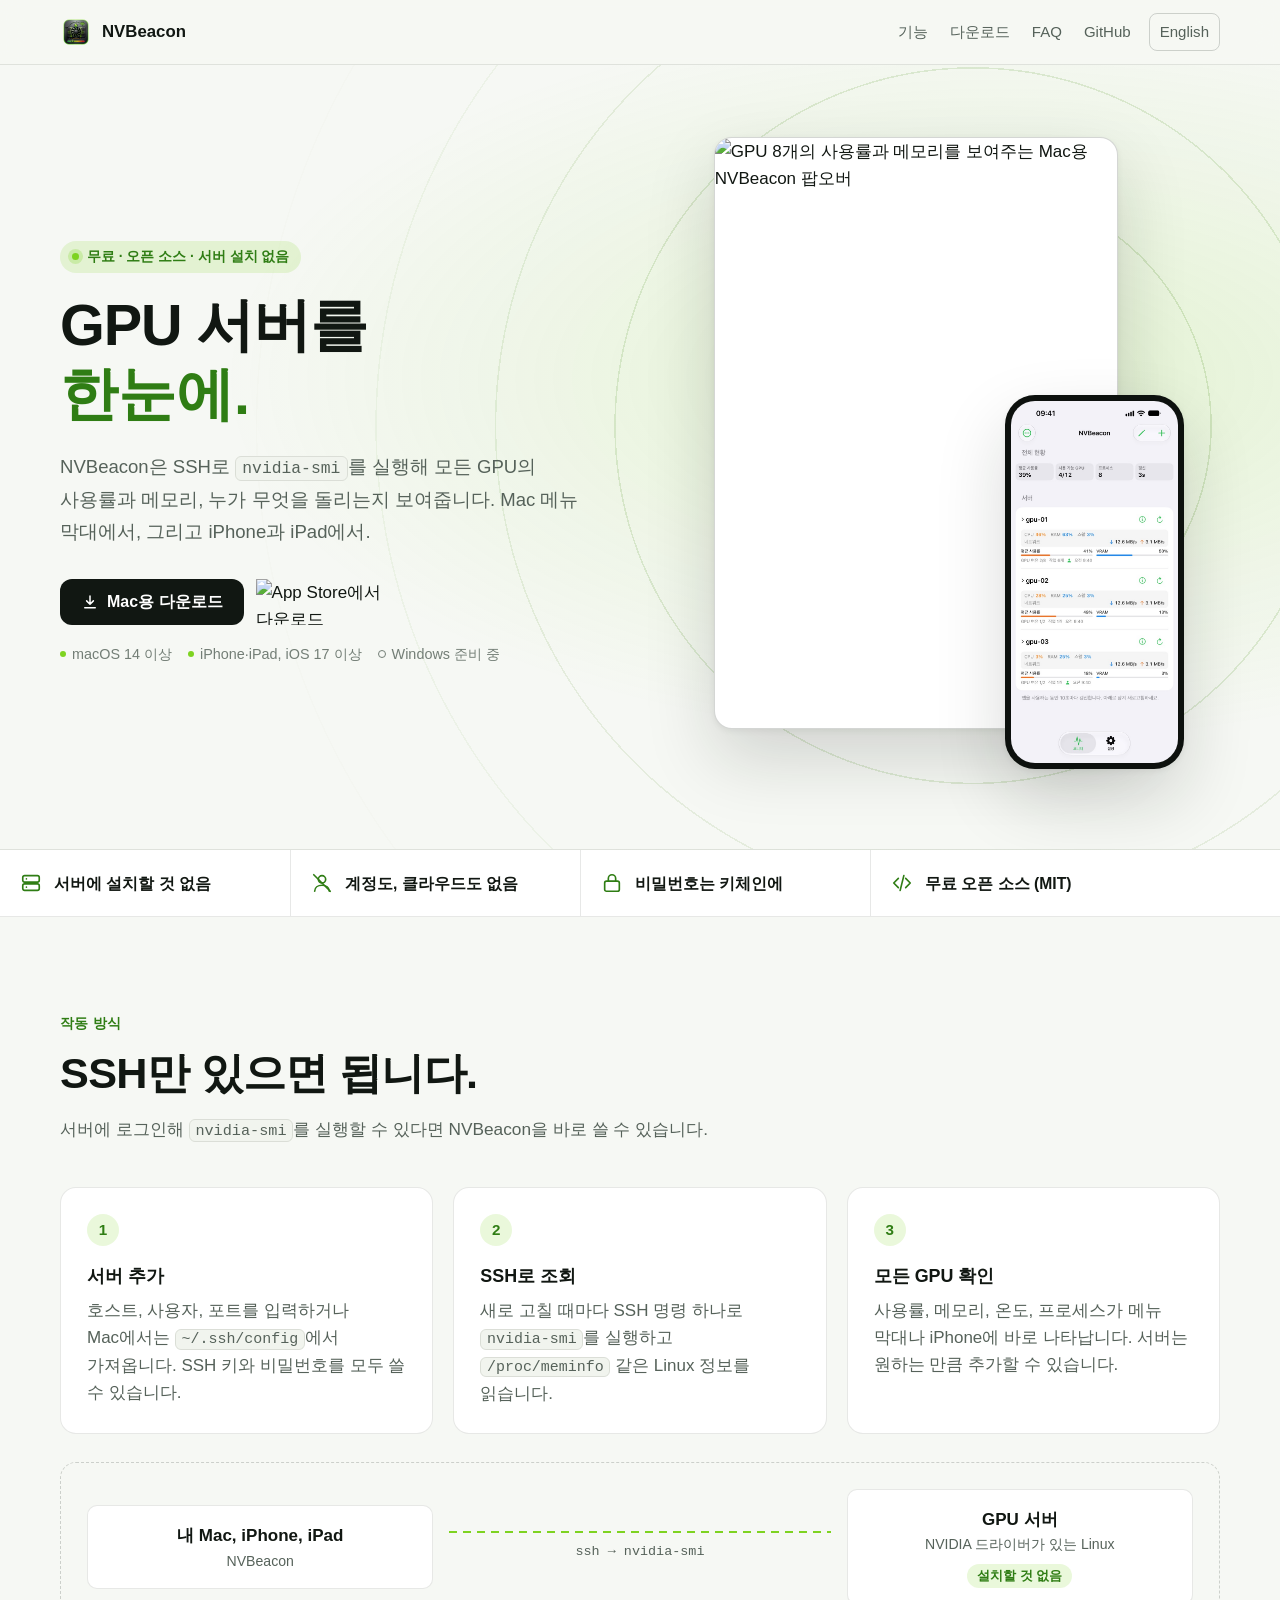
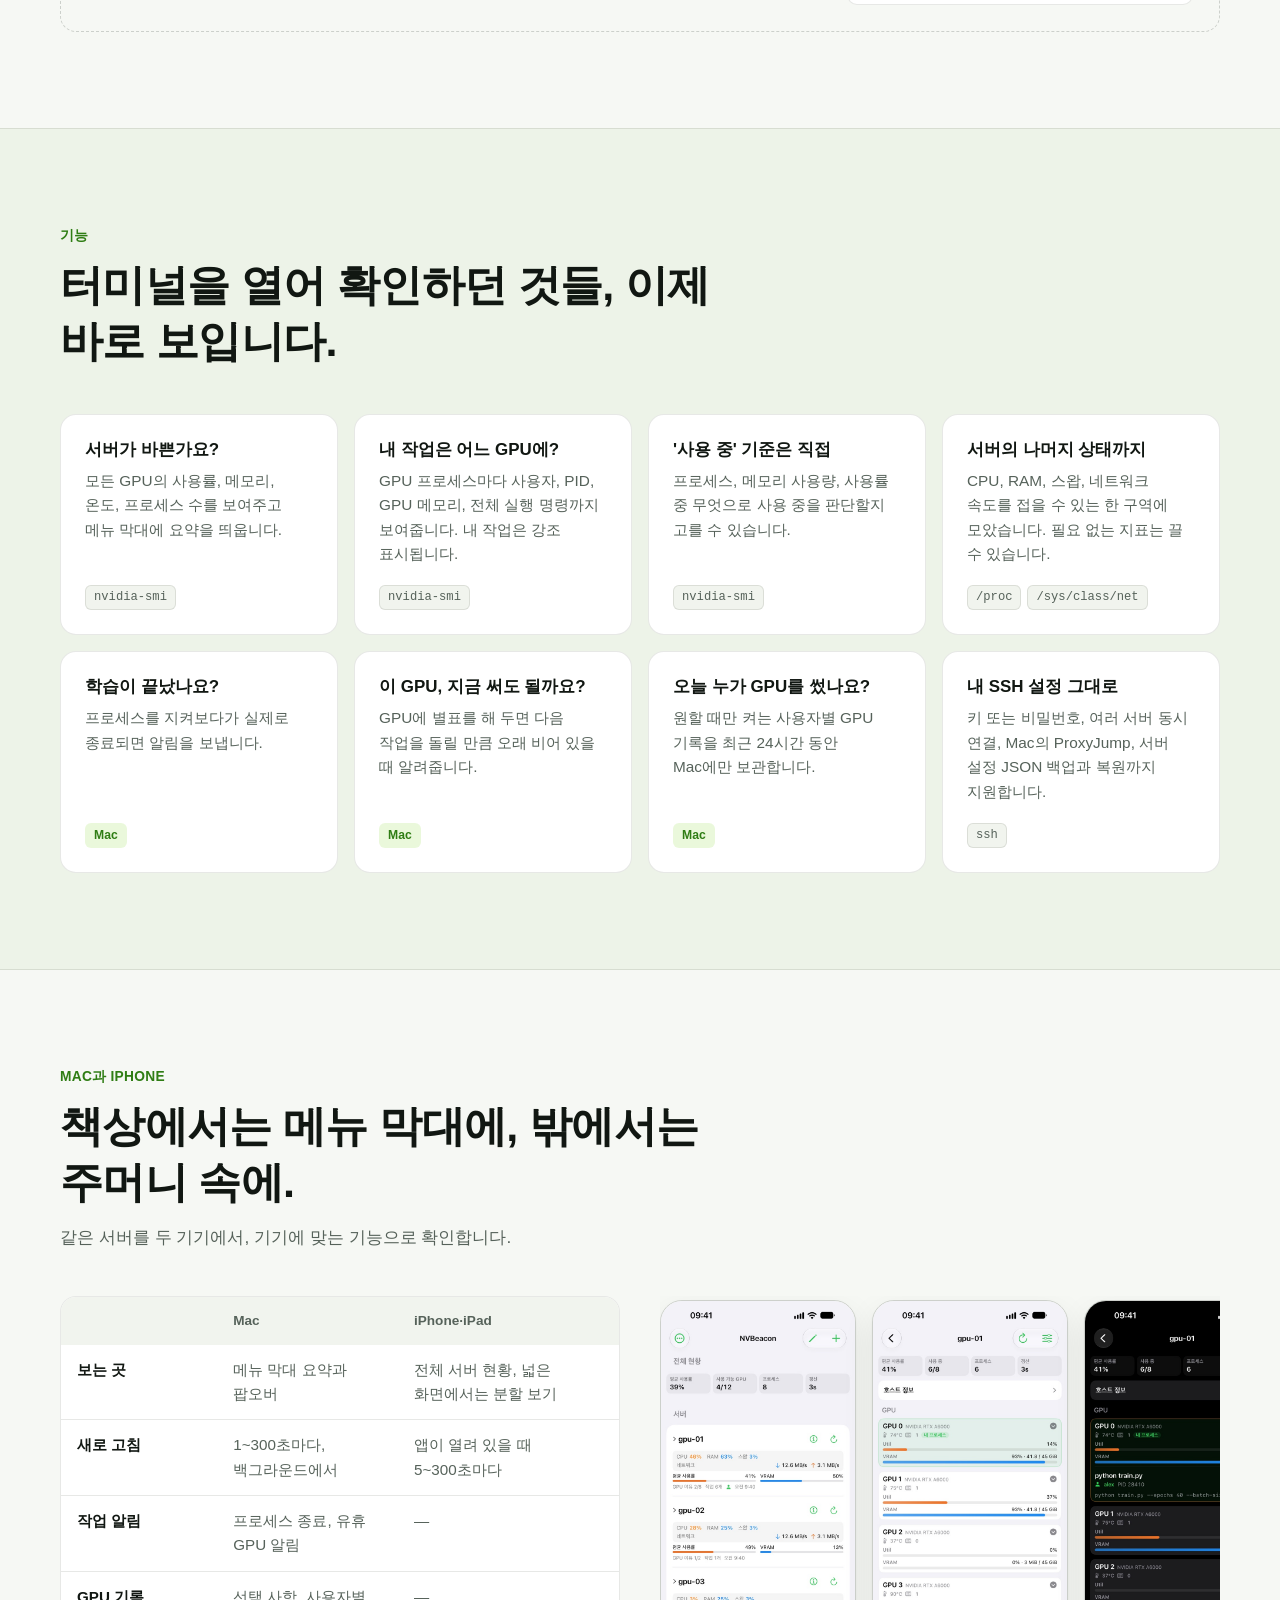
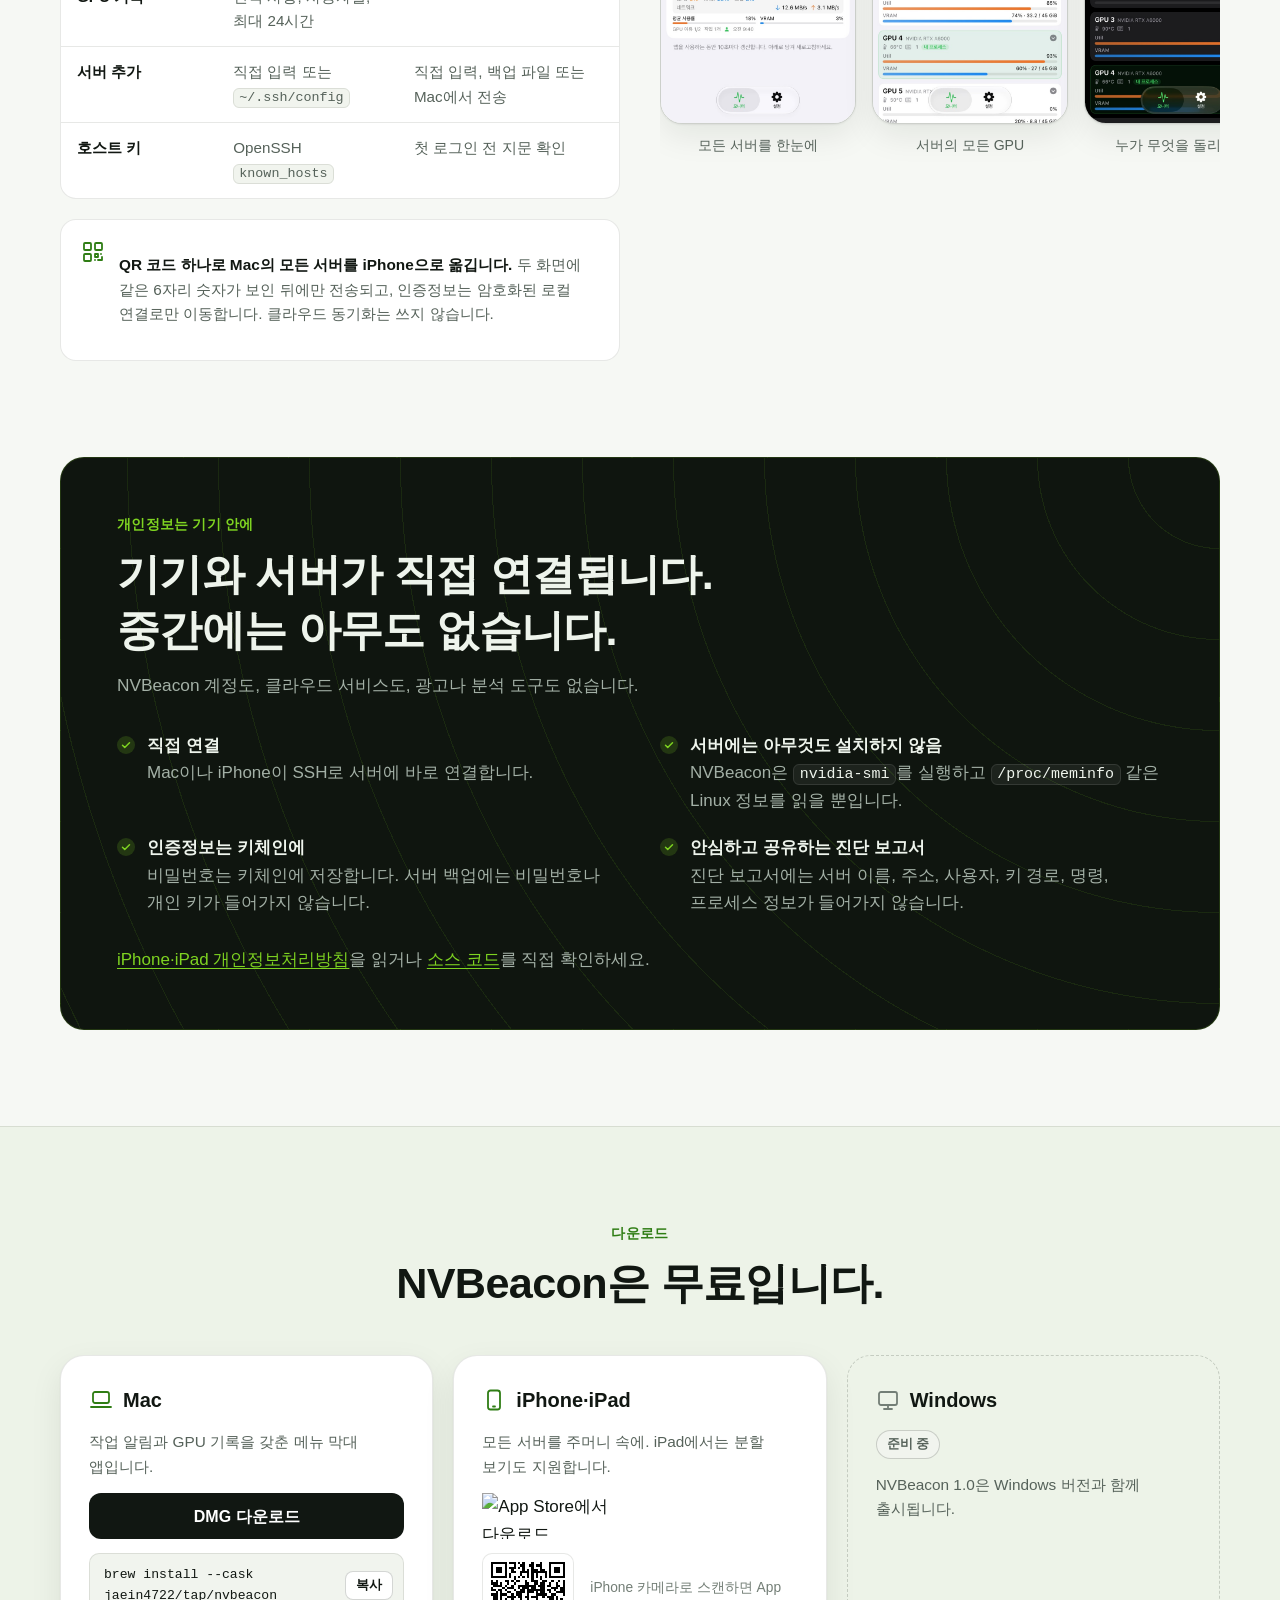
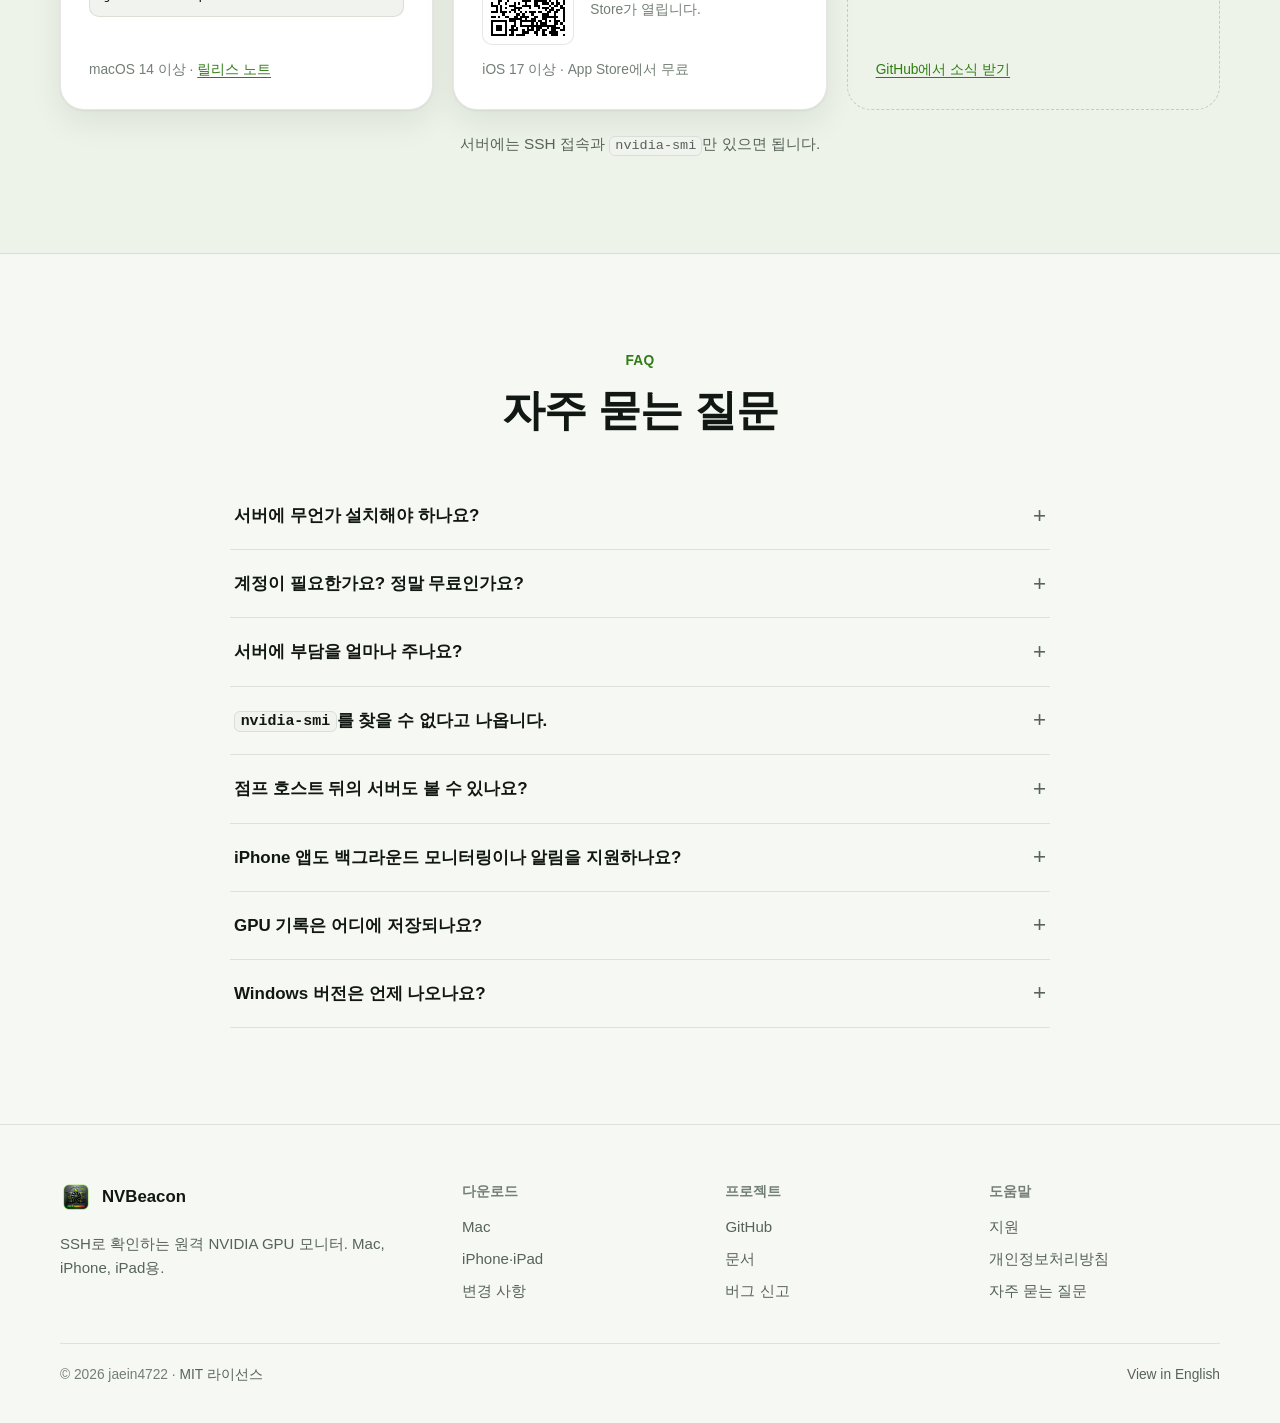
==== site/ko/index.html @ 4d8df70d "Redesign the website and add a Korean version" ====
<!doctype html>
<html lang="ko">
<head>
  <meta charset="utf-8">
  <meta name="viewport" content="width=device-width, initial-scale=1">
  <title>NVBeacon: SSH로 확인하는 원격 NVIDIA GPU 모니터 (Mac, iPhone, iPad)</title>
  <meta name="description" content="NVBeacon은 SSH로 nvidia-smi를 실행해 서버의 모든 NVIDIA GPU를 Mac 메뉴 막대와 iPhone·iPad에서 보여줍니다. 서버에 설치할 것도, 계정도 없는 무료 오픈 소스 앱입니다.">
  <meta name="theme-color" content="#f6f8f4" media="(prefers-color-scheme: light)">
  <meta name="theme-color" content="#0b0f0c" media="(prefers-color-scheme: dark)">
  <link rel="canonical" href="https://jaein4722.github.io/NVBeacon/ko/">
  <link rel="alternate" hreflang="en" href="https://jaein4722.github.io/NVBeacon/">
  <link rel="alternate" hreflang="ko" href="https://jaein4722.github.io/NVBeacon/ko/">
  <link rel="alternate" hreflang="x-default" href="https://jaein4722.github.io/NVBeacon/">
  <link rel="icon" type="image/png" href="../assets/favicon-64.png">
  <link rel="apple-touch-icon" href="../assets/apple-touch-icon.png">
  <meta property="og:type" content="website">
  <meta property="og:site_name" content="NVBeacon">
  <meta property="og:title" content="NVBeacon: SSH로 확인하는 원격 GPU 모니터">
  <meta property="og:description" content="서버의 모든 NVIDIA GPU를 Mac 메뉴 막대와 iPhone·iPad에서. 서버에 설치할 것은 없습니다.">
  <meta property="og:url" content="https://jaein4722.github.io/NVBeacon/ko/">
  <meta property="og:image" content="https://jaein4722.github.io/NVBeacon/assets/social-preview.png">
  <meta property="og:image:width" content="1280">
  <meta property="og:image:height" content="640">
  <meta property="og:locale" content="ko_KR">
  <meta property="og:locale:alternate" content="en_US">
  <meta name="twitter:card" content="summary_large_image">
  <meta name="twitter:image" content="https://jaein4722.github.io/NVBeacon/assets/social-preview.png">
  <link rel="stylesheet" href="../styles.css">
  <script type="application/ld+json">
  {
    "@context": "https://schema.org",
    "@type": "SoftwareApplication",
    "name": "NVBeacon",
    "inLanguage": "ko",
    "description": "SSH로 nvidia-smi를 실행해 원격 NVIDIA GPU를 Mac 메뉴 막대와 iPhone·iPad에서 보여주는 앱입니다. 서버에는 아무것도 설치하지 않습니다.",
    "applicationCategory": "DeveloperApplication",
    "operatingSystem": "macOS 14 or later, iOS 17 or later",
    "url": "https://jaein4722.github.io/NVBeacon/ko/",
    "downloadUrl": [
      "https://github.com/jaein4722/NVBeacon/releases/latest",
      "https://apps.apple.com/kr/app/nvbeacon/id6830951631"
    ],
    "image": "https://jaein4722.github.io/NVBeacon/assets/social-preview.png",
    "license": "https://opensource.org/licenses/MIT",
    "author": { "@type": "Person", "name": "jaein4722", "url": "https://github.com/jaein4722" },
    "offers": { "@type": "Offer", "price": "0", "priceCurrency": "KRW" }
  }
  </script>
</head>
<body>
  <a class="skip-link" href="#content">본문으로 건너뛰기</a>

  <header class="site-header">
    <nav class="page-shell topbar" aria-label="주 메뉴">
      <a class="brand" href="./"><img src="../assets/icon-256.png" alt="" width="32" height="32"><span>NVBeacon</span></a>
      <div class="topbar-links">
        <a class="nav-optional" href="#features">기능</a>
        <a href="#download">다운로드</a>
        <a class="nav-optional" href="#faq">FAQ</a>
        <a href="https://github.com/jaein4722/NVBeacon">GitHub</a>
        <a class="lang-switch" href="../" hreflang="en" lang="en">English</a>
      </div>
    </nav>
  </header>

  <main id="content">
    <section class="hero">
      <div class="page-shell hero-grid">
        <div class="hero-copy">
          <p class="eyebrow">무료 · 오픈 소스 · 서버 설치 없음</p>
          <h1>GPU 서버를<br><em>한눈에.</em></h1>
          <p class="hero-text">
            NVBeacon은 SSH로 <code>nvidia-smi</code>를 실행해 모든 GPU의 사용률과 메모리,
            누가 무엇을 돌리는지 보여줍니다. Mac 메뉴 막대에서, 그리고 iPhone과 iPad에서.
          </p>
          <div class="hero-actions">
            <a class="button primary" href="https://github.com/jaein4722/NVBeacon/releases/latest">
              <svg viewBox="0 0 24 24" fill="none" stroke="currentColor" stroke-width="2" stroke-linecap="round" stroke-linejoin="round" aria-hidden="true"><path d="M12 4v11m0 0l-4.5-4.5M12 15l4.5-4.5M5 19.5h14"/></svg>
              Mac용 다운로드
            </a>
            <a class="store-badge" href="https://apps.apple.com/kr/app/nvbeacon/id6830951631">
              <img src="https://toolbox.marketingtools.apple.com/api/v2/badges/download-on-the-app-store/black/ko-kr" alt="App Store에서 다운로드" width="138" height="46">
            </a>
          </div>
          <ul class="platform-line" aria-label="지원 플랫폼">
            <li>macOS 14 이상</li>
            <li>iPhone·iPad, iOS 17 이상</li>
            <li class="soon">Windows 준비 중</li>
          </ul>
        </div>

        <div class="hero-visual">
          <picture>
            <source srcset="../assets/popover-overview-dark.png" media="(prefers-color-scheme: dark)">
            <img class="mac-shot" src="../assets/popover-overview.png" width="936" height="1374" alt="GPU 8개의 사용률과 메모리를 보여주는 Mac용 NVBeacon 팝오버">
          </picture>
          <div class="phone-shot">
            <picture>
              <source srcset="../assets/iphone/ko/03-gpu-details-dark.jpg" media="(prefers-color-scheme: dark)">
              <img src="../assets/iphone/ko/01-fleet-light.jpg" width="660" height="1434" alt="GPU 서버 세 대의 현황을 보여주는 iPhone용 NVBeacon">
            </picture>
          </div>
        </div>
      </div>
    </section>

    <div class="trust-wrap">
      <ul class="page-shell trust" aria-label="핵심 정보">
        <li>
          <svg viewBox="0 0 24 24" fill="none" stroke="currentColor" stroke-width="1.8" stroke-linecap="round" stroke-linejoin="round" aria-hidden="true"><rect x="3" y="4" width="18" height="7" rx="2"/><rect x="3" y="13" width="18" height="7" rx="2"/><path d="M7 7.5h.01M7 16.5h.01"/></svg>
          서버에 설치할 것 없음
        </li>
        <li>
          <svg viewBox="0 0 24 24" fill="none" stroke="currentColor" stroke-width="1.8" stroke-linecap="round" stroke-linejoin="round" aria-hidden="true"><circle cx="12" cy="8" r="4"/><path d="M4 21c0-4 3.6-6.5 8-6.5s8 2.5 8 6.5"/><path d="M3 3l18 18"/></svg>
          계정도, 클라우드도 없음
        </li>
        <li>
          <svg viewBox="0 0 24 24" fill="none" stroke="currentColor" stroke-width="1.8" stroke-linecap="round" stroke-linejoin="round" aria-hidden="true"><rect x="4" y="10" width="16" height="11" rx="2"/><path d="M8 10V7a4 4 0 0 1 8 0v3"/></svg>
          비밀번호는 키체인에
        </li>
        <li>
          <svg viewBox="0 0 24 24" fill="none" stroke="currentColor" stroke-width="1.8" stroke-linecap="round" stroke-linejoin="round" aria-hidden="true"><path d="M8 7l-5 5 5 5M16 7l5 5-5 5M14 4l-4 16"/></svg>
          무료 오픈 소스 (MIT)
        </li>
      </ul>
    </div>

    <section class="section" id="how-it-works">
      <div class="page-shell">
        <div class="section-heading">
          <p class="kicker">작동 방식</p>
          <h2>SSH만 있으면 됩니다.</h2>
          <p>서버에 로그인해 <code>nvidia-smi</code>를 실행할 수 있다면 NVBeacon을 바로 쓸 수 있습니다.</p>
        </div>
        <ol class="steps">
          <li>
            <h3>서버 추가</h3>
            <p>호스트, 사용자, 포트를 입력하거나 Mac에서는 <code>~/.ssh/config</code>에서 가져옵니다. SSH 키와 비밀번호를 모두 쓸 수 있습니다.</p>
          </li>
          <li>
            <h3>SSH로 조회</h3>
            <p>새로 고칠 때마다 SSH 명령 하나로 <code>nvidia-smi</code>를 실행하고 <code>/proc/meminfo</code> 같은 Linux 정보를 읽습니다.</p>
          </li>
          <li>
            <h3>모든 GPU 확인</h3>
            <p>사용률, 메모리, 온도, 프로세스가 메뉴 막대나 iPhone에 바로 나타납니다. 서버는 원하는 만큼 추가할 수 있습니다.</p>
          </li>
        </ol>
        <div class="flow" aria-label="기기가 SSH로 GPU 서버에 연결하며, 서버에는 아무것도 설치하지 않습니다">
          <div class="flow-node"><strong>내 Mac, iPhone, iPad</strong><span>NVBeacon</span></div>
          <div class="flow-link">ssh → nvidia-smi</div>
          <div class="flow-node"><strong>GPU 서버</strong><span>NVIDIA 드라이버가 있는 Linux</span><span class="tag">설치할 것 없음</span></div>
        </div>
      </div>
    </section>

    <section class="section tinted" id="features">
      <div class="page-shell">
        <div class="section-heading">
          <p class="kicker">기능</p>
          <h2>터미널을 열어 확인하던 것들, 이제 바로 보입니다.</h2>
        </div>
        <div class="feature-grid">
          <article class="feature">
            <h3>서버가 바쁜가요?</h3>
            <p>모든 GPU의 사용률, 메모리, 온도, 프로세스 수를 보여주고 메뉴 막대에 요약을 띄웁니다.</p>
            <div class="labels"><span class="label">nvidia-smi</span></div>
          </article>
          <article class="feature">
            <h3>내 작업은 어느 GPU에?</h3>
            <p>GPU 프로세스마다 사용자, PID, GPU 메모리, 전체 실행 명령까지 보여줍니다. 내 작업은 강조 표시됩니다.</p>
            <div class="labels"><span class="label">nvidia-smi</span></div>
          </article>
          <article class="feature">
            <h3>'사용 중' 기준은 직접</h3>
            <p>프로세스, 메모리 사용량, 사용률 중 무엇으로 사용 중을 판단할지 고를 수 있습니다.</p>
            <div class="labels"><span class="label">nvidia-smi</span></div>
          </article>
          <article class="feature">
            <h3>서버의 나머지 상태까지</h3>
            <p>CPU, RAM, 스왑, 네트워크 속도를 접을 수 있는 한 구역에 모았습니다. 필요 없는 지표는 끌 수 있습니다.</p>
            <div class="labels"><span class="label">/proc</span><span class="label">/sys/class/net</span></div>
          </article>
          <article class="feature">
            <h3>학습이 끝났나요?</h3>
            <p>프로세스를 지켜보다가 실제로 종료되면 알림을 보냅니다.</p>
            <div class="labels"><span class="label platform">Mac</span></div>
          </article>
          <article class="feature">
            <h3>이 GPU, 지금 써도 될까요?</h3>
            <p>GPU에 별표를 해 두면 다음 작업을 돌릴 만큼 오래 비어 있을 때 알려줍니다.</p>
            <div class="labels"><span class="label platform">Mac</span></div>
          </article>
          <article class="feature">
            <h3>오늘 누가 GPU를 썼나요?</h3>
            <p>원할 때만 켜는 사용자별 GPU 기록을 최근 24시간 동안 Mac에만 보관합니다.</p>
            <div class="labels"><span class="label platform">Mac</span></div>
          </article>
          <article class="feature">
            <h3>내 SSH 설정 그대로</h3>
            <p>키 또는 비밀번호, 여러 서버 동시 연결, Mac의 ProxyJump, 서버 설정 JSON 백업과 복원까지 지원합니다.</p>
            <div class="labels"><span class="label">ssh</span></div>
          </article>
        </div>
      </div>
    </section>

    <section class="section" id="platforms">
      <div class="page-shell">
        <div class="section-heading">
          <p class="kicker">Mac과 iPhone</p>
          <h2>책상에서는 메뉴 막대에, 밖에서는 주머니 속에.</h2>
          <p>같은 서버를 두 기기에서, 기기에 맞는 기능으로 확인합니다.</p>
        </div>
        <div class="compare-wrap">
          <div>
            <div class="table-scroll">
              <table class="compare">
                <thead>
                  <tr><th scope="col"><span class="visually-hidden">항목</span></th><th scope="col">Mac</th><th scope="col">iPhone·iPad</th></tr>
                </thead>
                <tbody>
                  <tr><th scope="row">보는 곳</th><td>메뉴 막대 요약과 팝오버</td><td>전체 서버 현황, 넓은 화면에서는 분할 보기</td></tr>
                  <tr><th scope="row">새로 고침</th><td>1~300초마다, 백그라운드에서</td><td>앱이 열려 있을 때 5~300초마다</td></tr>
                  <tr><th scope="row">작업 알림</th><td>프로세스 종료, 유휴 GPU 알림</td><td>—</td></tr>
                  <tr><th scope="row">GPU 기록</th><td>선택 사항, 사용자별, 최대 24시간</td><td>—</td></tr>
                  <tr><th scope="row">서버 추가</th><td>직접 입력 또는 <code>~/.ssh/config</code></td><td>직접 입력, 백업 파일 또는 Mac에서 전송</td></tr>
                  <tr><th scope="row">호스트 키</th><td>OpenSSH <code>known_hosts</code></td><td>첫 로그인 전 지문 확인</td></tr>
                </tbody>
              </table>
            </div>
            <div class="transfer-note">
              <svg viewBox="0 0 24 24" fill="none" stroke="currentColor" stroke-width="1.8" stroke-linecap="round" stroke-linejoin="round" aria-hidden="true"><rect x="3" y="3" width="7" height="7" rx="1"/><rect x="14" y="3" width="7" height="7" rx="1"/><rect x="3" y="14" width="7" height="7" rx="1"/><path d="M14 14h3v3h-3zM20 14v.01M14 20h.01M17 20h4v-3"/></svg>
              <p><strong>QR 코드 하나로 Mac의 모든 서버를 iPhone으로 옮깁니다.</strong> 두 화면에 같은 6자리 숫자가 보인 뒤에만 전송되고, 인증정보는 암호화된 로컬 연결로만 이동합니다. 클라우드 동기화는 쓰지 않습니다.</p>
            </div>
          </div>
          <div class="shots" tabindex="0" aria-label="iPhone 스크린샷">
            <figure><img src="../assets/iphone/ko/01-fleet-light.jpg" width="660" height="1434" loading="lazy" alt="전체 서버의 평균 GPU 사용률과 사용 가능한 GPU 수"><figcaption>모든 서버를 한눈에</figcaption></figure>
            <figure><img src="../assets/iphone/ko/02-gpu-overview-light.jpg" width="660" height="1434" loading="lazy" alt="서버 한 대의 모든 GPU 사용률과 VRAM"><figcaption>서버의 모든 GPU</figcaption></figure>
            <figure><img src="../assets/iphone/ko/03-gpu-details-dark.jpg" width="660" height="1434" loading="lazy" alt="GPU를 펼쳐 프로세스의 사용자, PID, 실행 명령을 보는 화면"><figcaption>누가 무엇을 돌리는지</figcaption></figure>
            <figure><img src="../assets/iphone/ko/04-host-details-light.jpg" width="660" height="1434" loading="lazy" alt="CPU, RAM, 스왑, 네트워크 속도를 보여주는 호스트 정보"><figcaption>CPU, RAM, 네트워크</figcaption></figure>
            <figure><img src="../assets/iphone/ko/05-mac-transfer-light.jpg" width="660" height="1434" loading="lazy" alt="Mac에서 전송한 서버를 가져오기 전에 확인하는 화면"><figcaption>Mac에서 가져오기</figcaption></figure>
          </div>
        </div>
      </div>
    </section>

    <section class="section flush-top" id="privacy">
      <div class="page-shell">
        <div class="privacy-band">
          <div class="section-heading">
            <p class="kicker">개인정보는 기기 안에</p>
            <h2>기기와 서버가 직접 연결됩니다. 중간에는 아무도 없습니다.</h2>
            <p>NVBeacon 계정도, 클라우드 서비스도, 광고나 분석 도구도 없습니다.</p>
          </div>
          <ul class="privacy-list">
            <li><strong>직접 연결</strong>Mac이나 iPhone이 SSH로 서버에 바로 연결합니다.</li>
            <li><strong>서버에는 아무것도 설치하지 않음</strong>NVBeacon은 <code>nvidia-smi</code>를 실행하고 <code>/proc/meminfo</code> 같은 Linux 정보를 읽을 뿐입니다.</li>
            <li><strong>인증정보는 키체인에</strong>비밀번호는 키체인에 저장합니다. 서버 백업에는 비밀번호나 개인 키가 들어가지 않습니다.</li>
            <li><strong>안심하고 공유하는 진단 보고서</strong>진단 보고서에는 서버 이름, 주소, 사용자, 키 경로, 명령, 프로세스 정보가 들어가지 않습니다.</li>
          </ul>
          <p class="more"><a href="../privacy.html#korean">iPhone·iPad 개인정보처리방침</a>을 읽거나 <a href="https://github.com/jaein4722/NVBeacon">소스 코드</a>를 직접 확인하세요.</p>
        </div>
      </div>
    </section>

    <section class="section tinted" id="download">
      <div class="page-shell">
        <div class="section-heading center">
          <p class="kicker">다운로드</p>
          <h2>NVBeacon은 무료입니다.</h2>
        </div>
        <div class="download-grid">
          <article class="download-card">
            <h3>
              <svg viewBox="0 0 24 24" fill="none" stroke="currentColor" stroke-width="1.8" stroke-linecap="round" stroke-linejoin="round" aria-hidden="true"><rect x="4" y="4" width="16" height="11" rx="2"/><path d="M2 19h20"/></svg>
              Mac
            </h3>
            <p>작업 알림과 GPU 기록을 갖춘 메뉴 막대 앱입니다.</p>
            <a class="button primary" href="https://github.com/jaein4722/NVBeacon/releases/latest">DMG 다운로드</a>
            <div class="command">
              <pre><code>brew install --cask jaein4722/tap/nvbeacon</code></pre>
              <button class="copy-button" type="button" data-copy="brew install --cask jaein4722/tap/nvbeacon" data-done="복사됨">복사</button>
            </div>
            <p class="meta">macOS 14 이상 · <a href="https://github.com/jaein4722/NVBeacon/releases">릴리스 노트</a></p>
          </article>
          <article class="download-card">
            <h3>
              <svg viewBox="0 0 24 24" fill="none" stroke="currentColor" stroke-width="1.8" stroke-linecap="round" stroke-linejoin="round" aria-hidden="true"><rect x="6" y="2.5" width="12" height="19" rx="2.5"/><path d="M11 18.5h2"/></svg>
              iPhone·iPad
            </h3>
            <p>모든 서버를 주머니 속에. iPad에서는 분할 보기도 지원합니다.</p>
            <a class="store-badge" href="https://apps.apple.com/kr/app/nvbeacon/id6830951631">
              <img src="https://toolbox.marketingtools.apple.com/api/v2/badges/download-on-the-app-store/black/ko-kr" alt="App Store에서 다운로드" width="138" height="46">
            </a>
            <div class="qr-row">
              <img src="../assets/app-store-qr.png" width="92" height="92" alt="App Store의 NVBeacon으로 연결되는 QR 코드">
              <span>iPhone 카메라로 스캔하면 App Store가 열립니다.</span>
            </div>
            <p class="meta">iOS 17 이상 · App Store에서 무료</p>
          </article>
          <article class="download-card soon">
            <h3>
              <svg viewBox="0 0 24 24" fill="none" stroke="currentColor" stroke-width="1.8" stroke-linecap="round" stroke-linejoin="round" aria-hidden="true"><rect x="3" y="4" width="18" height="13" rx="2"/><path d="M8 21h8M12 17v4"/></svg>
              Windows
            </h3>
            <span class="pill">준비 중</span>
            <p>NVBeacon 1.0은 Windows 버전과 함께 출시됩니다.</p>
            <p class="meta"><a href="https://github.com/jaein4722/NVBeacon">GitHub에서 소식 받기</a></p>
          </article>
        </div>
        <p class="download-note">서버에는 SSH 접속과 <code>nvidia-smi</code>만 있으면 됩니다.</p>
      </div>
    </section>

    <section class="section" id="faq">
      <div class="page-shell">
        <div class="section-heading center">
          <p class="kicker">FAQ</p>
          <h2>자주 묻는 질문</h2>
        </div>
        <div class="faq">
          <details>
            <summary>서버에 무언가 설치해야 하나요?</summary>
            <p>아니요. NVBeacon은 SSH로 접속해 <code>nvidia-smi</code>를 실행하고 <code>/proc/meminfo</code> 같은 Linux 정보를 읽습니다. 로그인해서 <code>nvidia-smi</code>를 실행할 수 있는 계정만 있으면 됩니다.</p>
          </details>
          <details>
            <summary>계정이 필요한가요? 정말 무료인가요?</summary>
            <p>NVBeacon 계정도 클라우드 서비스도 없습니다. 두 앱 모두 무료이고, 소스 코드는 MIT 라이선스로 GitHub에 공개되어 있습니다.</p>
          </details>
          <details>
            <summary>서버에 부담을 얼마나 주나요?</summary>
            <p>새로 고칠 때마다 SSH 명령 하나를 실행합니다. GPU, CPU, 메모리, 네트워크 정보를 한 번에 가져오고, 두 앱 모두 기본적으로 SSH 연결을 재사용합니다. Mac에서는 명령이 15초 안에 끝나지 않으면 중단합니다.</p>
          </details>
          <details>
            <summary><span><code>nvidia-smi</code>를 찾을 수 없다고 나옵니다.</span></summary>
            <p>비대화형 SSH 셸은 <code>PATH</code>가 짧은 경우가 많습니다. Mac 앱의 설정 → 고급에서 해당 서버의 GPU 조회 명령을 <code>/usr/bin/nvidia-smi</code> 같은 절대 경로로 지정하세요.</p>
          </details>
          <details>
            <summary>점프 호스트 뒤의 서버도 볼 수 있나요?</summary>
            <p>Mac에서는 가능합니다. <code>~/.ssh/config</code>의 <code>ProxyJump</code>를 포함해 OpenSSH 설정을 그대로 씁니다. iPhone과 iPad에서는 VPN으로 연결하세요.</p>
          </details>
          <details>
            <summary>iPhone 앱도 백그라운드 모니터링이나 알림을 지원하나요?</summary>
            <p>아직은 아닙니다. iPhone과 iPad에서는 앱이 열려 있는 동안 새로 고칩니다. 프로세스 종료와 유휴 GPU 알림은 Mac 앱에서 쓸 수 있습니다.</p>
          </details>
          <details>
            <summary>GPU 기록은 어디에 저장되나요?</summary>
            <p>GPU 기록은 기본으로 꺼져 있습니다. 켜면 Mac 앱이 서버마다 최대 1분에 한 번 사용자별 GPU 사용량을 기록하고, 24시간 동안 Mac에만 보관합니다.</p>
          </details>
          <details>
            <summary>Windows 버전은 언제 나오나요?</summary>
            <p>준비 중이며, NVBeacon 1.0이 Windows 버전과 함께 출시됩니다. 소식은 <a href="https://github.com/jaein4722/NVBeacon">GitHub 저장소</a>에서 확인하세요.</p>
          </details>
        </div>
      </div>
    </section>
  </main>

  <footer class="site-footer">
    <div class="page-shell">
      <div class="footer-grid">
        <div class="footer-brand">
          <a class="brand" href="./"><img src="../assets/icon-256.png" alt="" width="32" height="32"><span>NVBeacon</span></a>
          <p>SSH로 확인하는 원격 NVIDIA GPU 모니터. Mac, iPhone, iPad용.</p>
        </div>
        <div class="footer-col">
          <h2>다운로드</h2>
          <ul>
            <li><a href="https://github.com/jaein4722/NVBeacon/releases/latest">Mac</a></li>
            <li><a href="https://apps.apple.com/kr/app/nvbeacon/id6830951631">iPhone·iPad</a></li>
            <li><a href="https://github.com/jaein4722/NVBeacon/blob/master/CHANGELOG.md">변경 사항</a></li>
          </ul>
        </div>
        <div class="footer-col">
          <h2>프로젝트</h2>
          <ul>
            <li><a href="https://github.com/jaein4722/NVBeacon">GitHub</a></li>
            <li><a href="https://github.com/jaein4722/NVBeacon#readme">문서</a></li>
            <li><a href="https://github.com/jaein4722/NVBeacon/issues">버그 신고</a></li>
          </ul>
        </div>
        <div class="footer-col">
          <h2>도움말</h2>
          <ul>
            <li><a href="../support.html#korean">지원</a></li>
            <li><a href="../privacy.html#korean">개인정보처리방침</a></li>
            <li><a href="#faq">자주 묻는 질문</a></li>
          </ul>
        </div>
      </div>
      <div class="footer-bottom">
        <span>© 2026 jaein4722 · <a href="https://github.com/jaein4722/NVBeacon/blob/master/LICENSE">MIT 라이선스</a></span>
        <a href="../" hreflang="en" lang="en">View in English</a>
      </div>
    </div>
  </footer>

  <script>
    document.documentElement.classList.add("js");
    document.querySelectorAll("[data-copy]").forEach(function (button) {
      var label = button.textContent;
      button.addEventListener("click", function () {
        if (!navigator.clipboard) return;
        navigator.clipboard.writeText(button.dataset.copy).then(function () {
          button.textContent = button.dataset.done;
          setTimeout(function () { button.textContent = label; }, 1600);
        });
      });
    });
  </script>
</body>
</html>
---- site/styles.css ----
/* NVBeacon site — light by default, dark when the visitor's system is dark. */

:root {
  color-scheme: light dark;
  --bg: #f6f8f4;
  --bg-tint: #edf3e8;
  --surface: #ffffff;
  --surface-2: #f1f4ee;
  --border: rgba(20, 32, 18, 0.10);
  --border-strong: rgba(20, 32, 18, 0.18);
  --text: #111712;
  --muted: #56625a;
  --faint: #737e76;
  --lime: #7ed321;
  --accent: #2f7d14;
  --accent-soft: rgba(126, 211, 33, 0.16);
  --ring: rgba(70, 140, 20, 0.16);
  --ink: #0f150f;
  --ink-text: #eef4ec;
  --ink-muted: #a3b0a6;
  --button-bg: #111712;
  --button-text: #ffffff;
  --shadow: 0 1px 2px rgba(17, 23, 18, 0.06), 0 12px 32px rgba(17, 23, 18, 0.08);
  --shadow-lg: 0 2px 6px rgba(17, 23, 18, 0.06), 0 30px 70px rgba(17, 23, 18, 0.16);
  --radius-sm: 10px;
  --radius: 16px;
  --radius-lg: 24px;
  --sans: -apple-system, BlinkMacSystemFont, "Segoe UI", "Apple SD Gothic Neo", "Pretendard", "Noto Sans KR", "Malgun Gothic", Roboto, "Helvetica Neue", sans-serif;
  --mono: ui-monospace, "SF Mono", SFMono-Regular, Menlo, Consolas, monospace;
  --shell: min(1160px, calc(100% - 40px));
}

@media (prefers-color-scheme: dark) {
  :root {
    --bg: #0b0f0c;
    --bg-tint: #101611;
    --surface: #131915;
    --surface-2: #19201b;
    --border: rgba(225, 240, 220, 0.09);
    --border-strong: rgba(225, 240, 220, 0.17);
    --text: #edf2ec;
    --muted: #a2ada5;
    --faint: #85908a;
    --accent: #95e04d;
    --accent-soft: rgba(126, 211, 33, 0.14);
    --ring: rgba(126, 211, 33, 0.13);
    --ink: #131a14;
    --button-bg: #8fdc45;
    --button-text: #0b0f0c;
    --shadow: 0 1px 2px rgba(0, 0, 0, 0.4), 0 12px 32px rgba(0, 0, 0, 0.35);
    --shadow-lg: 0 2px 6px rgba(0, 0, 0, 0.4), 0 30px 70px rgba(0, 0, 0, 0.55);
  }
}

* { box-sizing: border-box; }

html { scroll-behavior: smooth; -webkit-text-size-adjust: 100%; scroll-padding-top: 72px; }

@media (prefers-reduced-motion: reduce) {
  html { scroll-behavior: auto; }
  .button { transition: none; }
}

body {
  margin: 0;
  font-family: var(--sans);
  font-size: 17px;
  line-height: 1.6;
  color: var(--text);
  background: var(--bg);
  -webkit-font-smoothing: antialiased;
}

:lang(ko) {
  word-break: keep-all;
  line-break: strict;
  overflow-wrap: anywhere;
  letter-spacing: 0;
}

img { max-width: 100%; height: auto; }

a { color: inherit; text-decoration: none; }

a:focus-visible,
button:focus-visible,
summary:focus-visible {
  outline: 2px solid var(--accent);
  outline-offset: 3px;
  border-radius: 6px;
}

code, pre, .mono { font-family: var(--mono); }

code {
  font-size: 0.88em;
  padding: 0.1em 0.38em;
  border-radius: 6px;
  background: var(--surface-2);
  border: 1px solid var(--border);
}

.skip-link {
  position: absolute;
  left: 12px;
  top: -100px;
  z-index: 20;
  padding: 10px 14px;
  border-radius: var(--radius-sm);
  background: var(--surface);
  color: var(--text);
  box-shadow: var(--shadow);
}
.skip-link:focus { top: 12px; }

.page-shell { width: var(--shell); margin: 0 auto; }

.visually-hidden {
  position: absolute;
  width: 1px;
  height: 1px;
  overflow: hidden;
  clip: rect(0 0 0 0);
  white-space: nowrap;
}

/* ---------- Top bar ---------- */

.site-header {
  position: sticky;
  top: 0;
  z-index: 10;
  background: color-mix(in srgb, var(--bg) 84%, transparent);
  -webkit-backdrop-filter: saturate(160%) blur(14px);
  backdrop-filter: saturate(160%) blur(14px);
  border-bottom: 1px solid var(--border);
}

.topbar {
  display: flex;
  align-items: center;
  justify-content: space-between;
  gap: 16px;
  min-height: 64px;
}

.brand {
  display: inline-flex;
  align-items: center;
  gap: 10px;
  font-weight: 700;
  font-size: 1.05rem;
  letter-spacing: -0.01em;
}
.brand img { width: 32px; height: 32px; border-radius: 8px; }

.topbar-links {
  display: flex;
  align-items: center;
  gap: 2px;
  font-size: 0.94rem;
  color: var(--muted);
}
.topbar-links a {
  padding: 6px 10px;
  border-radius: 8px;
  white-space: nowrap;
}
.topbar-links a:hover { color: var(--text); background: var(--surface-2); }

.lang-switch {
  margin-left: 6px;
  border: 1px solid var(--border-strong);
}

/* ---------- Buttons ---------- */

.button {
  display: inline-flex;
  align-items: center;
  justify-content: center;
  gap: 8px;
  min-height: 46px;
  padding: 0 20px;
  border-radius: 12px;
  font-weight: 650;
  font-size: 1rem;
  border: 1px solid transparent;
  transition: transform 0.15s ease;
}
.button:hover { transform: translateY(-1px); }
.button.primary { background: var(--button-bg); color: var(--button-text); }
.button.secondary { background: var(--surface); color: var(--text); border-color: var(--border-strong); }
.button svg { width: 18px; height: 18px; flex: none; }

.store-badge { display: inline-flex; border-radius: 10px; }
.store-badge img { height: 46px; width: auto; display: block; }

/* ---------- Hero ---------- */

.hero {
  position: relative;
  overflow: hidden;
  border-bottom: 1px solid var(--border);
  background:
    radial-gradient(ellipse at 78% 40%, var(--accent-soft), transparent 55%),
    var(--bg);
}

.hero::before {
  content: "";
  position: absolute;
  inset: 0;
  background: repeating-radial-gradient(circle at 76% 46%, transparent 0 118px, var(--ring) 118px 119.5px);
  -webkit-mask-image: radial-gradient(circle at 76% 46%, #000 0, #000 30%, transparent 70%);
  mask-image: radial-gradient(circle at 76% 46%, #000 0, #000 30%, transparent 70%);
  pointer-events: none;
}

.hero-grid {
  position: relative;
  display: grid;
  grid-template-columns: minmax(0, 1.05fr) minmax(0, 1fr);
  align-items: center;
  gap: 48px;
  padding: 72px 0 80px;
}

.eyebrow {
  display: inline-flex;
  align-items: center;
  gap: 8px;
  margin: 0 0 18px;
  padding: 5px 12px;
  border-radius: 999px;
  font-size: 0.86rem;
  font-weight: 600;
  color: var(--accent);
  background: var(--accent-soft);
}
.eyebrow::before {
  content: "";
  width: 7px;
  height: 7px;
  border-radius: 50%;
  background: var(--lime);
  box-shadow: 0 0 0 4px rgba(126, 211, 33, 0.25);
}

.hero h1 {
  margin: 0;
  font-size: clamp(2.5rem, 5.6vw, 4.1rem);
  line-height: 1.04;
  letter-spacing: -0.035em;
  font-weight: 800;
}
.hero h1 em { font-style: normal; color: var(--accent); }
:lang(ko) .hero h1 { letter-spacing: -0.02em; line-height: 1.2; font-size: clamp(2.2rem, 5vw, 3.6rem); }

.hero-text {
  max-width: 34rem;
  margin: 22px 0 0;
  font-size: 1.16rem;
  color: var(--muted);
}
:lang(ko) .hero-text { line-height: 1.75; }

.hero-actions {
  display: flex;
  flex-wrap: wrap;
  align-items: center;
  gap: 12px;
  margin-top: 30px;
}

.platform-line {
  display: flex;
  flex-wrap: wrap;
  gap: 6px 16px;
  margin: 18px 0 0;
  padding: 0;
  list-style: none;
  font-size: 0.9rem;
  color: var(--faint);
}
.platform-line li { display: inline-flex; align-items: center; gap: 6px; }
.platform-line li::before {
  content: "";
  width: 6px;
  height: 6px;
  border-radius: 50%;
  background: var(--lime);
}
.platform-line li.soon::before { background: transparent; border: 1.5px solid var(--faint); }

.hero-visual {
  position: relative;
  justify-self: center;
  width: min(100%, 470px);
  padding-bottom: 40px;
}

.mac-shot {
  display: block;
  width: 86%;
  border-radius: 18px;
  border: 1px solid var(--border-strong);
  box-shadow: var(--shadow-lg);
  background: var(--surface);
}

.phone-shot {
  position: absolute;
  right: 0;
  bottom: 0;
  width: 38%;
  padding: 6px;
  border-radius: 30px;
  background: #0d110e;
  box-shadow: var(--shadow-lg);
}
.phone-shot img { display: block; width: 100%; border-radius: 24px; }

/* ---------- Trust strip ---------- */

.trust {
  display: grid;
  grid-template-columns: repeat(4, minmax(0, 1fr));
  margin: 0;
  padding: 0;
  list-style: none;
}
.trust-wrap { border-bottom: 1px solid var(--border); background: var(--surface); }
.trust li {
  display: flex;
  align-items: center;
  gap: 12px;
  padding: 22px 20px;
  font-weight: 600;
  font-size: 0.98rem;
  line-height: 1.35;
}
.trust li + li { border-left: 1px solid var(--border); }
.trust svg { width: 22px; height: 22px; flex: none; color: var(--accent); }

/* ---------- Sections ---------- */

.section { padding: 96px 0; }
.section.tinted { background: var(--bg-tint); border-block: 1px solid var(--border); }
.section.flush-top { padding-top: 0; }

.section-heading { max-width: 44rem; margin-bottom: 44px; }
.section-heading.center { margin-inline: auto; text-align: center; }
.section-heading .kicker {
  margin: 0 0 10px;
  font-size: 0.86rem;
  font-weight: 700;
  letter-spacing: 0.06em;
  text-transform: uppercase;
  color: var(--accent);
}
:lang(ko) .section-heading .kicker { letter-spacing: 0.02em; }
.section-heading h2 {
  margin: 0;
  font-size: clamp(1.9rem, 3.6vw, 2.7rem);
  line-height: 1.12;
  letter-spacing: -0.03em;
}
:lang(ko) .section-heading h2 { letter-spacing: -0.015em; line-height: 1.3; }
.section-heading p { margin: 14px 0 0; color: var(--muted); font-size: 1.08rem; }

/* How it works */

.steps {
  display: grid;
  grid-template-columns: repeat(3, minmax(0, 1fr));
  gap: 20px;
  margin: 0;
  padding: 0;
  list-style: none;
  counter-reset: step;
}
.steps li {
  padding: 26px;
  border-radius: var(--radius);
  background: var(--surface);
  border: 1px solid var(--border);
  counter-increment: step;
}
.steps li::before {
  content: counter(step);
  display: grid;
  place-items: center;
  width: 32px;
  height: 32px;
  margin-bottom: 16px;
  border-radius: 50%;
  font-weight: 700;
  font-size: 0.95rem;
  color: var(--accent);
  background: var(--accent-soft);
}
.steps h3 { margin: 0 0 6px; font-size: 1.12rem; }
.steps p { margin: 0; color: var(--muted); }

.flow {
  display: grid;
  grid-template-columns: minmax(0, 1fr) minmax(120px, 1.1fr) minmax(0, 1fr);
  align-items: center;
  gap: 16px;
  margin-top: 28px;
  padding: 26px;
  border-radius: var(--radius);
  border: 1px dashed var(--border-strong);
}
.flow-node {
  padding: 16px 18px;
  border-radius: var(--radius-sm);
  background: var(--surface);
  border: 1px solid var(--border);
  text-align: center;
}
.flow-node strong { display: block; }
.flow-node span { display: block; font-size: 0.88rem; color: var(--muted); }
.flow-node .tag {
  display: inline-block;
  margin-top: 8px;
  padding: 2px 10px;
  border-radius: 999px;
  font-size: 0.8rem;
  font-weight: 600;
  color: var(--accent);
  background: var(--accent-soft);
}
.flow-link {
  text-align: center;
  font-family: var(--mono);
  font-size: 0.84rem;
  color: var(--muted);
}
.flow-link::before {
  content: "";
  display: block;
  height: 2px;
  margin-bottom: 8px;
  background: repeating-linear-gradient(90deg, var(--lime) 0 8px, transparent 8px 14px);
}

/* Features */

.feature-grid {
  display: grid;
  grid-template-columns: repeat(4, minmax(0, 1fr));
  gap: 16px;
}
.feature {
  display: flex;
  flex-direction: column;
  gap: 8px;
  padding: 24px;
  border-radius: var(--radius);
  background: var(--surface);
  border: 1px solid var(--border);
}
.feature h3 { margin: 0; font-size: 1.06rem; line-height: 1.3; }
.feature p { margin: 0; color: var(--muted); font-size: 0.96rem; }
.feature .labels { display: flex; flex-wrap: wrap; gap: 6px; margin-top: auto; padding-top: 10px; }
.label {
  padding: 2px 8px;
  border-radius: 6px;
  font-family: var(--mono);
  font-size: 0.76rem;
  color: var(--muted);
  background: var(--surface-2);
  border: 1px solid var(--border);
}
.label.platform { font-family: var(--sans); font-weight: 600; color: var(--accent); background: var(--accent-soft); border-color: transparent; }

/* Mac and iPhone */

.compare-wrap {
  display: grid;
  grid-template-columns: minmax(0, 1fr) minmax(0, 1fr);
  gap: 40px;
  align-items: start;
}
.table-scroll { overflow-x: auto; }
.compare {
  width: 100%;
  border-collapse: separate;
  border-spacing: 0;
  overflow: hidden;
  border-radius: var(--radius);
  background: var(--surface);
  border: 1px solid var(--border);
  font-size: 0.95rem;
}
.compare th, .compare td {
  padding: 13px 16px;
  text-align: left;
  vertical-align: top;
  border-bottom: 1px solid var(--border);
}
.compare tr:last-child th, .compare tr:last-child td { border-bottom: 0; }
.compare thead th { font-size: 0.85rem; color: var(--muted); background: var(--surface-2); }
.compare tbody th { font-weight: 600; width: 28%; }
.compare td { color: var(--muted); }

.shots {
  display: flex;
  gap: 16px;
  overflow-x: auto;
  padding: 4px 4px 18px;
  scroll-snap-type: x mandatory;
  scrollbar-width: thin;
}
.shots figure {
  flex: 0 0 196px;
  margin: 0;
  scroll-snap-align: start;
}
.shots img {
  display: block;
  width: 100%;
  border-radius: 22px;
  border: 1px solid var(--border-strong);
  box-shadow: var(--shadow);
}
.shots figcaption { margin-top: 10px; font-size: 0.88rem; color: var(--muted); text-align: center; }

.transfer-note {
  display: flex;
  gap: 14px;
  margin-top: 20px;
  padding: 18px 20px;
  border-radius: var(--radius);
  background: var(--surface);
  border: 1px solid var(--border);
  font-size: 0.96rem;
  color: var(--muted);
}
.transfer-note strong { color: var(--text); }
.transfer-note svg { width: 24px; height: 24px; flex: none; color: var(--accent); margin-top: 2px; }

/* Privacy band */

.privacy-band {
  padding: 56px;
  border-radius: var(--radius-lg);
  background:
    repeating-radial-gradient(circle at 100% 0%, transparent 0 90px, rgba(126, 211, 33, 0.10) 90px 91px),
    var(--ink);
  color: var(--ink-text);
  border: 1px solid rgba(126, 211, 33, 0.18);
}
.privacy-band .section-heading { margin-bottom: 32px; }
.privacy-band .section-heading .kicker { color: var(--lime); }
.privacy-band .section-heading p { color: var(--ink-muted); }
.privacy-list {
  display: grid;
  grid-template-columns: repeat(2, minmax(0, 1fr));
  gap: 20px 40px;
  margin: 0;
  padding: 0;
  list-style: none;
}
.privacy-list li { position: relative; padding-left: 30px; color: var(--ink-muted); }
.privacy-list li strong { display: block; color: var(--ink-text); }
.privacy-list li::before {
  content: "";
  position: absolute;
  left: 0;
  top: 4px;
  width: 18px;
  height: 18px;
  border-radius: 50%;
  background: rgba(126, 211, 33, 0.18) url("data:image/svg+xml,%3Csvg xmlns='http://www.w3.org/2000/svg' viewBox='0 0 24 24' fill='none' stroke='%237ed321' stroke-width='3' stroke-linecap='round' stroke-linejoin='round'%3E%3Cpath d='M5 12.5l4.5 4.5L19 7.5'/%3E%3C/svg%3E") center / 12px no-repeat;
}
.privacy-band a { color: var(--lime); text-decoration: underline; text-underline-offset: 3px; }
.privacy-band .more { margin: 30px 0 0; color: var(--ink-muted); }
.privacy-band code { background: rgba(255, 255, 255, 0.06); border-color: rgba(255, 255, 255, 0.1); color: var(--ink-text); }

/* Download */

.download-grid {
  display: grid;
  grid-template-columns: repeat(3, minmax(0, 1fr));
  gap: 20px;
}
.download-card {
  display: flex;
  flex-direction: column;
  gap: 14px;
  padding: 28px;
  border-radius: var(--radius-lg);
  background: var(--surface);
  border: 1px solid var(--border);
  box-shadow: var(--shadow);
}
.download-card h3 {
  display: flex;
  align-items: center;
  gap: 10px;
  margin: 0;
  font-size: 1.25rem;
}
.download-card h3 svg { width: 24px; height: 24px; color: var(--accent); }
.download-card > p { margin: 0; color: var(--muted); font-size: 0.96rem; }
.download-card .meta { margin-top: auto; font-size: 0.86rem; color: var(--faint); }
.download-card .meta a { color: var(--accent); text-decoration: underline; text-underline-offset: 3px; }
.download-card.soon { background: transparent; box-shadow: none; border-style: dashed; border-color: var(--border-strong); }
.download-card.soon h3 svg { color: var(--faint); }
.download-card.soon a:not(.button) { color: var(--accent); text-decoration: underline; text-underline-offset: 3px; }

.pill {
  align-self: flex-start;
  padding: 3px 10px;
  border-radius: 999px;
  font-size: 0.8rem;
  font-weight: 700;
  color: var(--muted);
  background: var(--surface-2);
  border: 1px solid var(--border-strong);
}

.command {
  display: flex;
  align-items: center;
  gap: 8px;
  padding: 10px 10px 10px 14px;
  border-radius: var(--radius-sm);
  background: var(--surface-2);
  border: 1px solid var(--border);
}
.command pre {
  flex: 1;
  min-width: 0;
  margin: 0;
  font-size: 0.82rem;
  white-space: pre-wrap;
  overflow-wrap: anywhere;
}
.command pre code { padding: 0; border: 0; background: none; font-size: inherit; }
.copy-button {
  flex: none;
  display: none;
  padding: 5px 10px;
  border-radius: 8px;
  border: 1px solid var(--border-strong);
  background: var(--surface);
  color: var(--text);
  font: 600 0.8rem var(--sans);
  cursor: pointer;
}
.js .copy-button { display: inline-block; }

.qr-row { display: flex; align-items: center; gap: 16px; }
.qr-row img {
  width: 92px;
  height: 92px;
  padding: 6px;
  border-radius: 10px;
  background: #fff;
  border: 1px solid var(--border);
  image-rendering: pixelated;
}
.qr-row span { font-size: 0.86rem; color: var(--faint); }

.download-note { margin: 22px 0 0; text-align: center; color: var(--muted); font-size: 0.96rem; }

/* FAQ */

.faq { max-width: 820px; margin: 0 auto; }
.faq details { border-bottom: 1px solid var(--border); }
.faq summary {
  display: flex;
  justify-content: space-between;
  align-items: center;
  gap: 20px;
  padding: 20px 4px;
  font-weight: 650;
  font-size: 1.06rem;
  cursor: pointer;
  list-style: none;
}
.faq summary::-webkit-details-marker { display: none; }
.faq summary::after {
  content: "+";
  flex: none;
  font-size: 1.4rem;
  font-weight: 400;
  line-height: 1;
  color: var(--muted);
  transition: transform 0.2s ease;
}
.faq details[open] summary::after { transform: rotate(45deg); }
.faq details p { margin: 0 4px 22px; color: var(--muted); }
.faq details a { color: var(--accent); text-decoration: underline; text-underline-offset: 3px; }

/* ---------- Footer ---------- */

.site-footer {
  padding: 56px 0 40px;
  border-top: 1px solid var(--border);
  font-size: 0.94rem;
}
.footer-grid {
  display: grid;
  grid-template-columns: 1.6fr repeat(3, 1fr);
  gap: 32px;
}
.footer-brand p { margin: 12px 0 0; max-width: 22rem; color: var(--muted); }
.footer-col h2 { margin: 0 0 12px; font-size: 0.86rem; color: var(--faint); font-weight: 600; }
.footer-col ul { margin: 0; padding: 0; list-style: none; display: grid; gap: 8px; }
.footer-col a { color: var(--muted); }
.footer-col a:hover { color: var(--text); }
.footer-bottom {
  display: flex;
  flex-wrap: wrap;
  justify-content: space-between;
  gap: 12px;
  margin-top: 40px;
  padding-top: 20px;
  border-top: 1px solid var(--border);
  color: var(--faint);
  font-size: 0.86rem;
}
.footer-bottom a { color: var(--muted); }
.footer-bottom a:hover { color: var(--text); }

/* ---------- Document pages (support, privacy) ---------- */

.document-shell { width: min(880px, calc(100% - 40px)); margin: 0 auto; padding: 40px 0 56px; }
.document-card {
  padding: clamp(24px, 5vw, 52px);
  border-radius: var(--radius-lg);
  background: var(--surface);
  border: 1px solid var(--border);
  box-shadow: var(--shadow);
  overflow-wrap: anywhere;
}
.document-card h1 { margin: 0; font-size: clamp(2rem, 5vw, 2.8rem); letter-spacing: -0.03em; }
.document-card h2 { margin-top: 0; font-size: 1.55rem; letter-spacing: -0.02em; }
.document-card h3 { margin: 30px 0 8px; font-size: 1.1rem; }
.document-card p, .document-card li { color: var(--muted); line-height: 1.8; }
.document-card ul { padding-left: 22px; }
.document-card a:not(.button) { color: var(--accent); text-decoration: underline; text-underline-offset: 3px; }
.document-card section { padding-top: 32px; }
.document-card section + section { margin-top: 40px; border-top: 1px solid var(--border); }
.document-meta { font-size: 0.9rem; }
.language-links { display: flex; gap: 8px; margin-top: 18px; }
.language-links a {
  padding: 4px 12px;
  border-radius: 999px;
  font-size: 0.9rem;
  font-weight: 600;
  border: 1px solid var(--border-strong);
}
.language-links a:hover { background: var(--surface-2); }
.document-card .language-links a { color: var(--text); text-decoration: none; }

/* 404 */

.not-found { padding: 120px 0; text-align: center; }
.not-found h1 { margin: 0; font-size: clamp(2.2rem, 5vw, 3.2rem); letter-spacing: -0.03em; }
.not-found p { color: var(--muted); }
.not-found .hero-actions { justify-content: center; }

/* ---------- Responsive ---------- */

@media (max-width: 1020px) {
  .feature-grid { grid-template-columns: repeat(2, minmax(0, 1fr)); }
  .trust { grid-template-columns: repeat(2, minmax(0, 1fr)); }
  .trust li:nth-child(3) { border-left: 0; }
  .trust li:nth-child(n + 3) { border-top: 1px solid var(--border); }
  .compare-wrap { grid-template-columns: 1fr; }
  .download-grid { grid-template-columns: 1fr; max-width: 560px; margin: 0 auto; }
  .footer-grid { grid-template-columns: repeat(3, 1fr); }
  .footer-brand { grid-column: 1 / -1; }
}

@media (max-width: 860px) {
  .hero-grid { grid-template-columns: 1fr; gap: 40px; padding: 48px 0 56px; }
  .hero-visual { width: min(100%, 420px); }
  .steps { grid-template-columns: 1fr; }
  .privacy-band { padding: 36px 26px; }
  .privacy-list { grid-template-columns: 1fr; }
  .topbar-links .nav-optional { display: none; }
}

@media (max-width: 560px) {
  :root { --shell: calc(100% - 32px); }
  body { font-size: 16px; }
  .section { padding: 68px 0; }
  .trust { grid-template-columns: 1fr; }
  .trust li { padding: 14px 4px; }
  .trust li + li { border-left: 0; border-top: 1px solid var(--border); }
  .feature-grid { grid-template-columns: 1fr; }
  .flow { grid-template-columns: 1fr; }
  .flow-link::before { width: 2px; height: 26px; margin: 0 auto 8px; background: repeating-linear-gradient(180deg, var(--lime) 0 6px, transparent 6px 11px); }
  .footer-grid { grid-template-columns: repeat(2, 1fr); }
  .qr-row { display: none; }
  .document-shell { width: calc(100% - 32px); padding-top: 20px; }
  .topbar-links { font-size: 0.9rem; }
  .topbar-links a { padding: 6px 7px; }
}
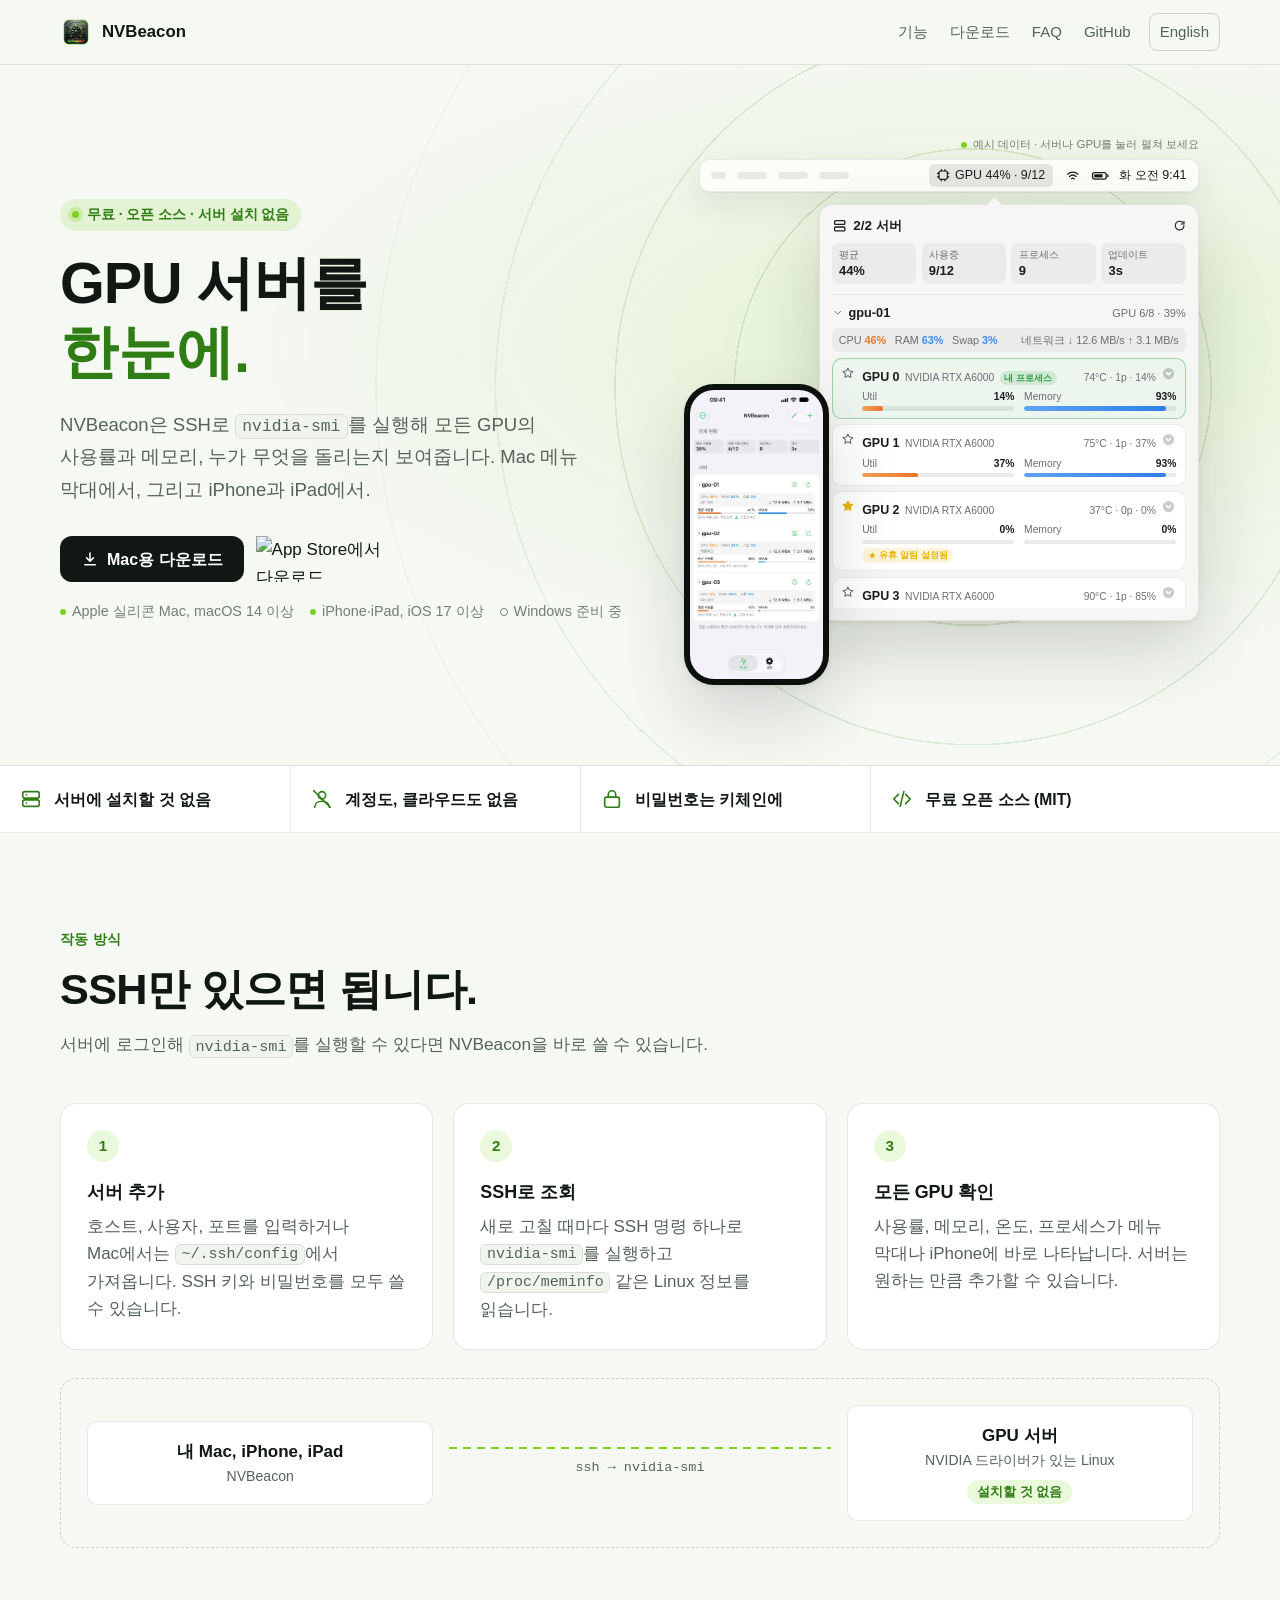
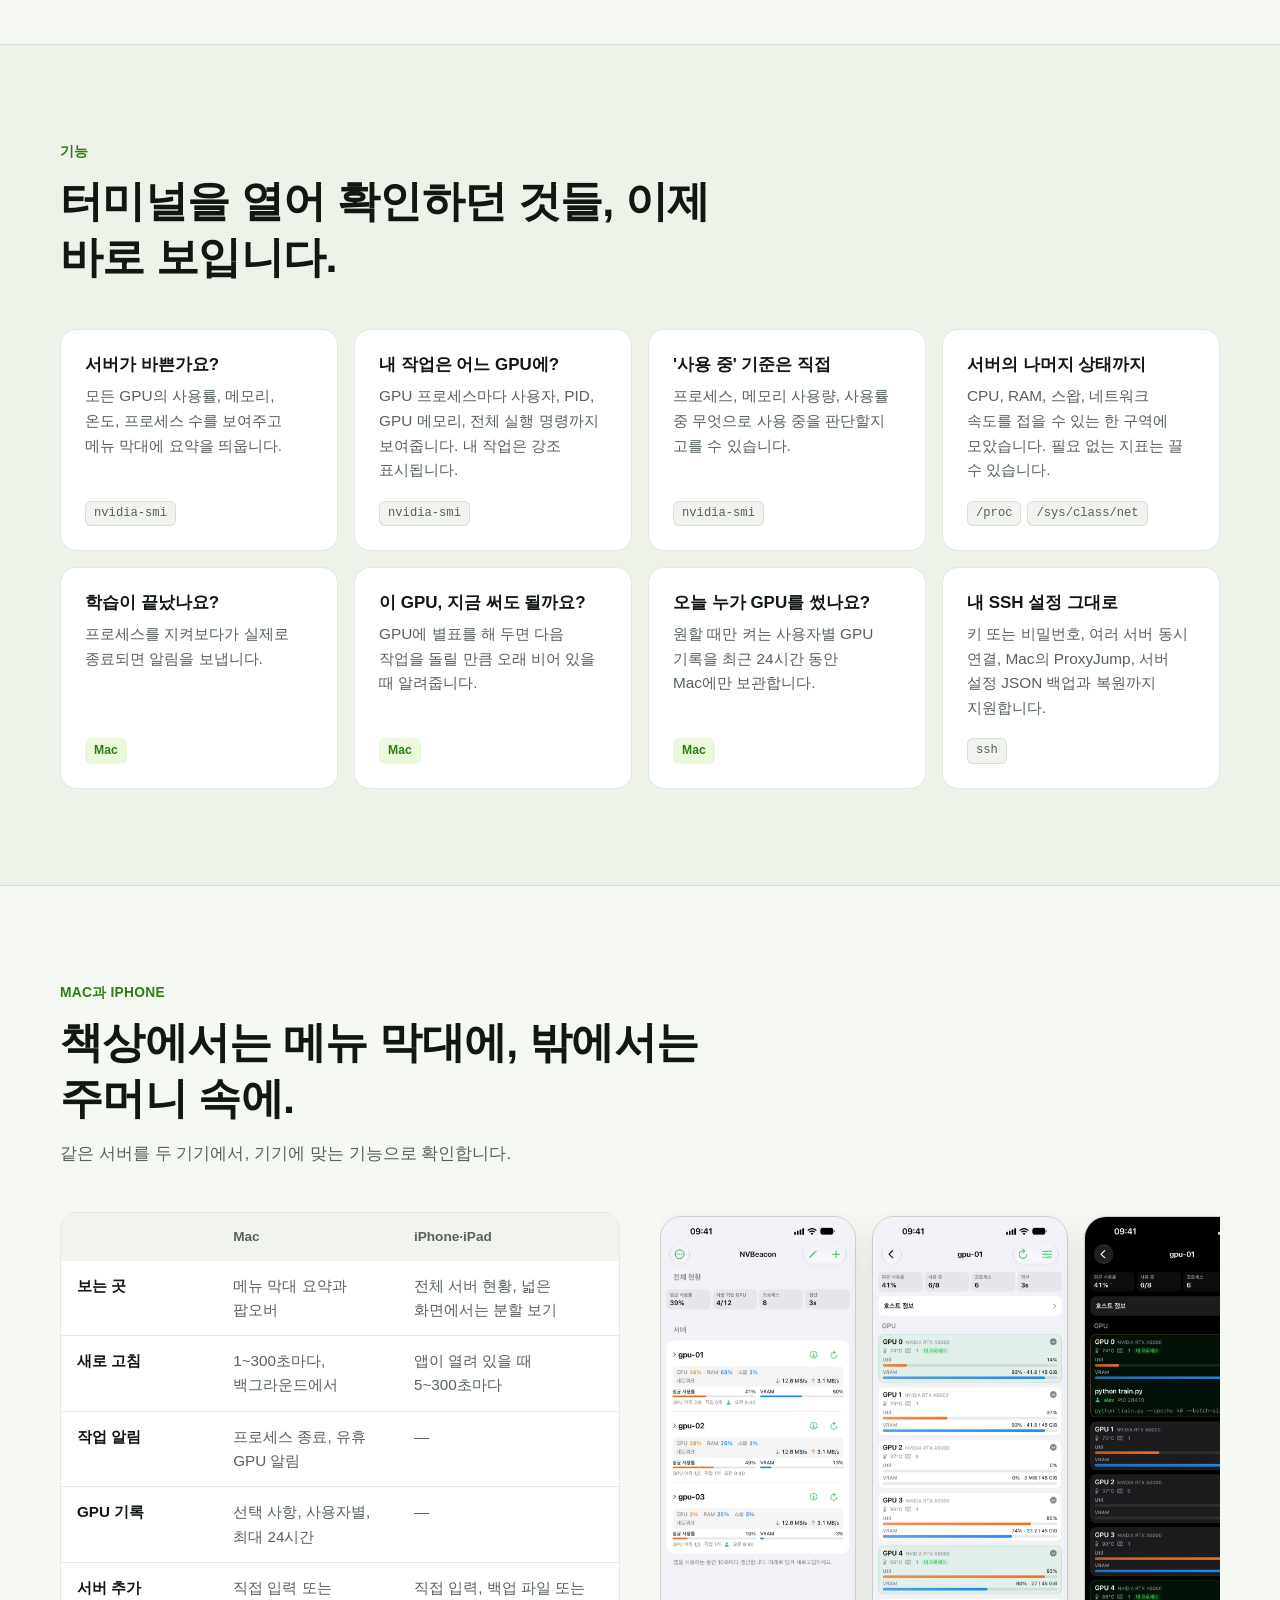
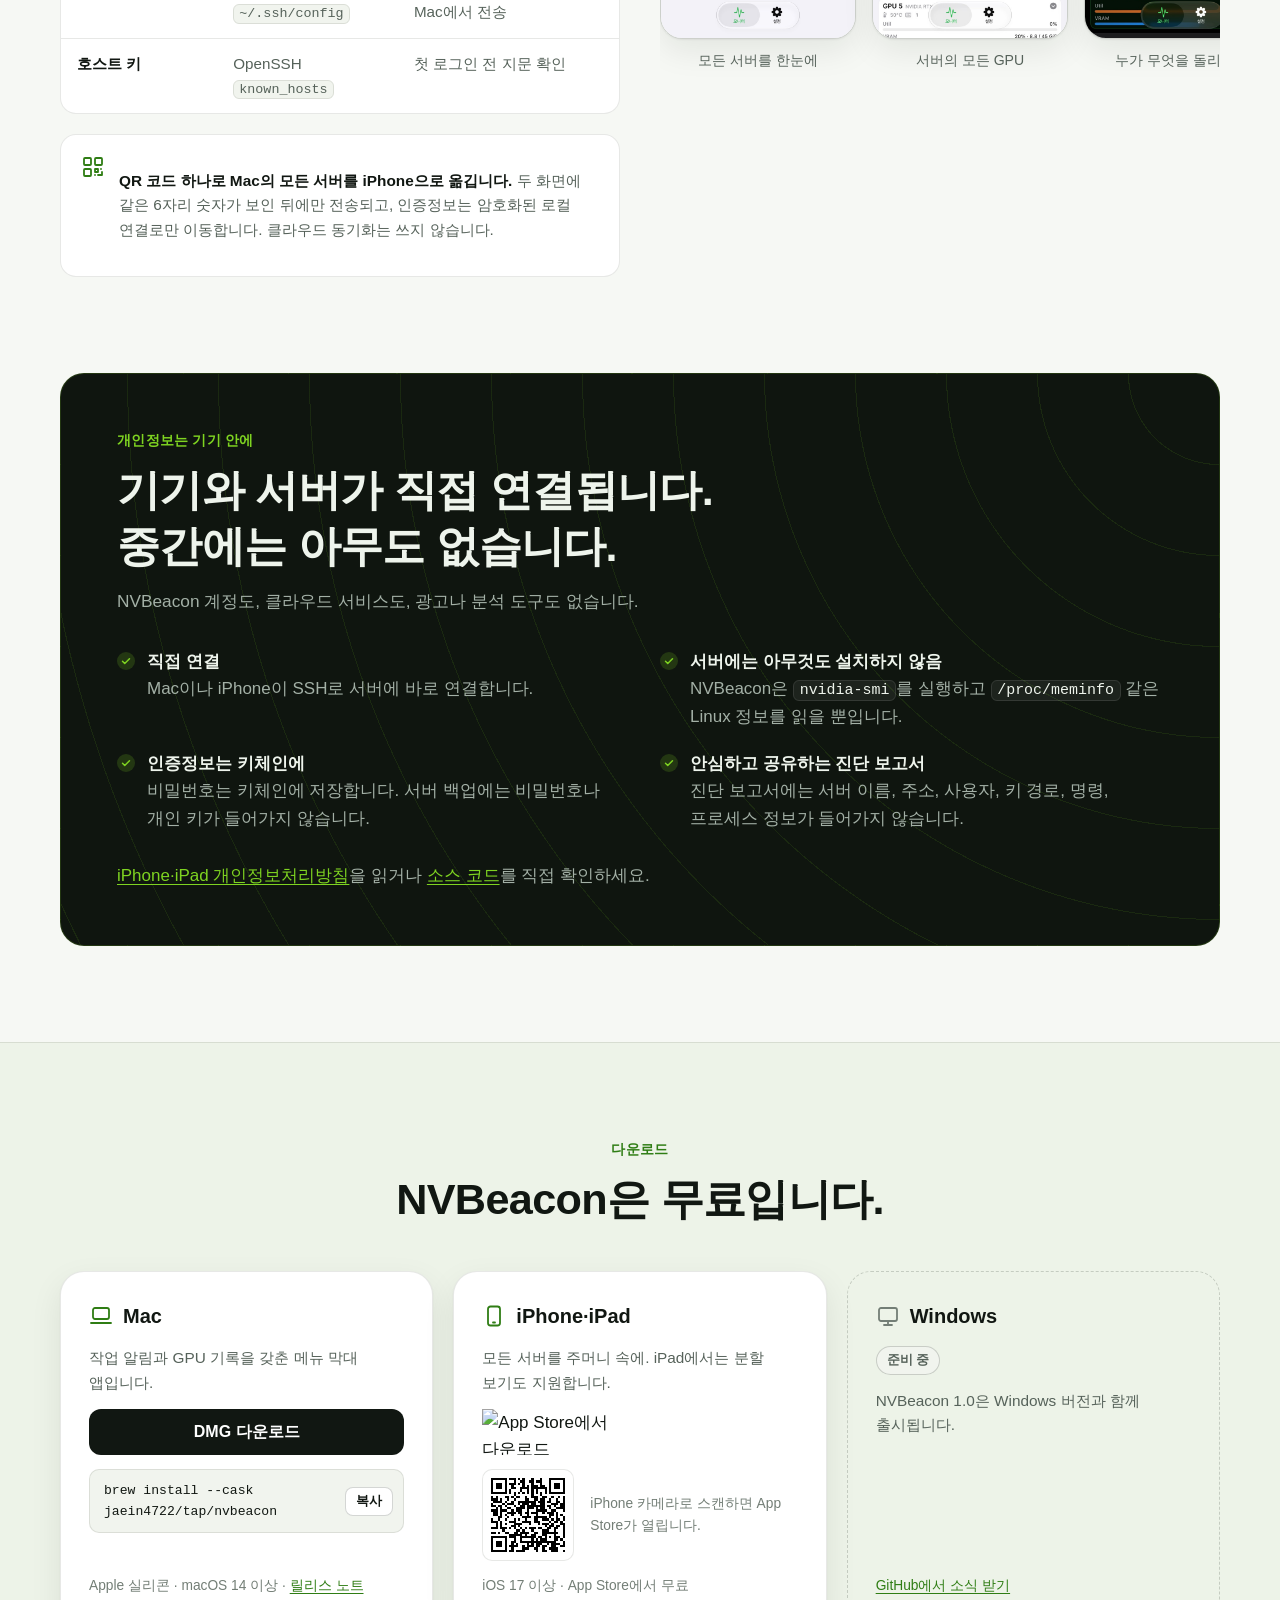
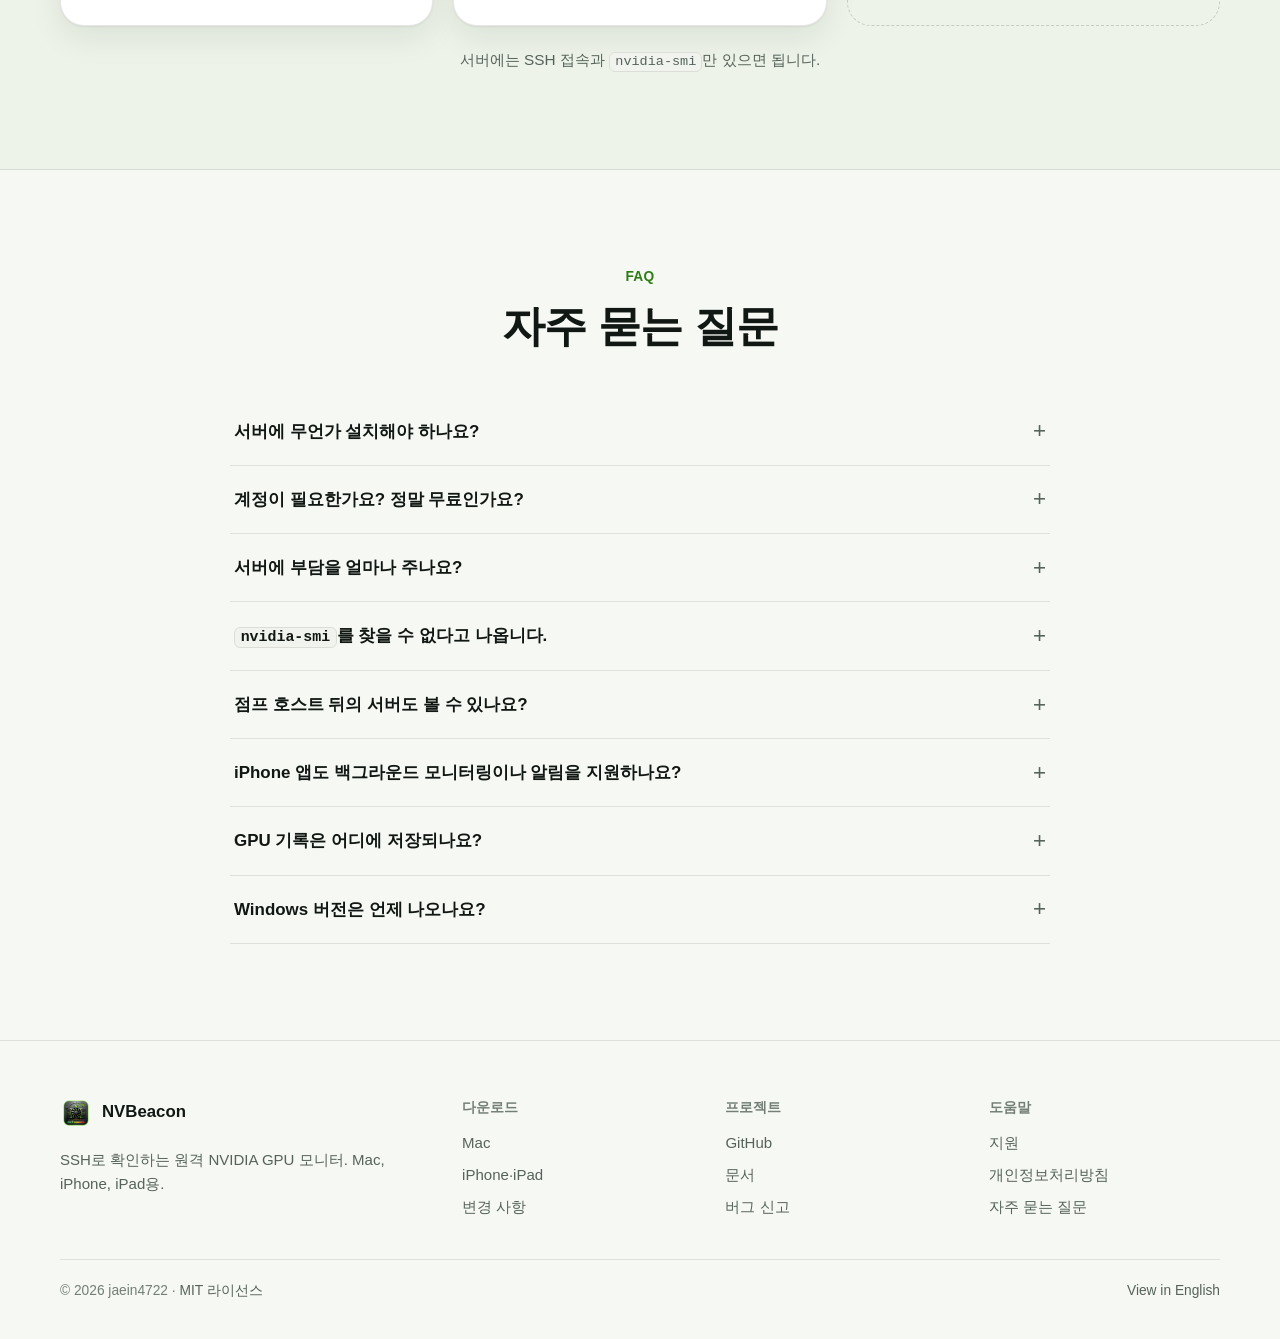
==== commit 3493727b: "Add an HTML mock-up of the Mac popover and link the latest DMG" ====
--- a/site/ko/index.html
+++ b/site/ko/index.html
@@ -34,7 +34,7 @@
     "inLanguage": "ko",
     "description": "SSH로 nvidia-smi를 실행해 원격 NVIDIA GPU를 Mac 메뉴 막대와 iPhone·iPad에서 보여주는 앱입니다. 서버에는 아무것도 설치하지 않습니다.",
     "applicationCategory": "DeveloperApplication",
-    "operatingSystem": "macOS 14 or later, iOS 17 or later",
+    "operatingSystem": "macOS 14 or later (Apple silicon), iOS 17 or later",
     "url": "https://jaein4722.github.io/NVBeacon/ko/",
     "downloadUrl": [
       "https://github.com/jaein4722/NVBeacon/releases/latest",
@@ -74,7 +74,7 @@
             누가 무엇을 돌리는지 보여줍니다. Mac 메뉴 막대에서, 그리고 iPhone과 iPad에서.
           </p>
           <div class="hero-actions">
-            <a class="button primary" href="https://github.com/jaein4722/NVBeacon/releases/latest">
+            <a class="button primary" href="https://github.com/jaein4722/NVBeacon/releases/latest" data-dmg-link>
               <svg viewBox="0 0 24 24" fill="none" stroke="currentColor" stroke-width="2" stroke-linecap="round" stroke-linejoin="round" aria-hidden="true"><path d="M12 4v11m0 0l-4.5-4.5M12 15l4.5-4.5M5 19.5h14"/></svg>
               Mac용 다운로드
             </a>
@@ -83,17 +83,109 @@
             </a>
           </div>
           <ul class="platform-line" aria-label="지원 플랫폼">
-            <li>macOS 14 이상</li>
+            <li>Apple 실리콘 Mac, macOS 14 이상</li>
             <li>iPhone·iPad, iOS 17 이상</li>
             <li class="soon">Windows 준비 중</li>
           </ul>
         </div>
 
         <div class="hero-visual">
-          <picture>
-            <source srcset="../assets/popover-overview-dark.png" media="(prefers-color-scheme: dark)">
-            <img class="mac-shot" src="../assets/popover-overview.png" width="936" height="1374" alt="GPU 8개의 사용률과 메모리를 보여주는 Mac용 NVBeacon 팝오버">
-          </picture>
+          <div class="mock" role="region" aria-label="예시 데이터로 보여주는 Mac용 NVBeacon 팝오버">
+            <div class="mk-caption"><span class="mk-caption-dot" aria-hidden="true"></span><span>예시 데이터 · 서버나 GPU를 눌러 펼쳐 보세요</span></div>
+            <div class="mk-menubar" aria-hidden="true">
+              <span class="mk-menus"><i></i><i></i><i></i><i></i></span>
+              <span class="mk-item"><svg viewBox="0 0 24 24"><rect x="5" y="5" width="14" height="14" rx="2.5"/><path d="M9 2.5v2.5M15 2.5v2.5M9 19v2.5M15 19v2.5M2.5 9H5M2.5 15H5M19 9h2.5M19 15h2.5"/></svg>GPU 44% · 9/12</span>
+              <span class="mk-sys"><svg viewBox="0 0 24 24"><path d="M4 9.5a12 12 0 0 1 16 0M7 13a7.5 7.5 0 0 1 10 0M10 16.5a3 3 0 0 1 4 0"/></svg><svg viewBox="0 0 28 24"><rect x="2" y="7" width="21" height="10" rx="3"/><rect x="4.5" y="9.5" width="13" height="5" rx="1.2" class="fill"/><path d="M25.5 10.5v3"/></svg><span>화 오전 9:41</span></span>
+            </div>
+            <div class="mk-popover">
+              <div class="mk-header" aria-hidden="true">
+                <span class="mk-title"><svg viewBox="0 0 24 24"><rect x="4" y="4" width="16" height="6" rx="1.5"/><rect x="4" y="14" width="16" height="6" rx="1.5"/></svg>2/2 서버</span>
+                <span class="mk-tools"><svg viewBox="0 0 24 24"><path d="M20 12a8 8 0 1 1-2.4-5.7M20 4v5h-5"/></svg></span>
+              </div>
+              <div class="mk-pills">
+                <div><span>평균</span><b>44%</b></div>
+                <div><span>사용중</span><b>9/12</b></div>
+                <div><span>프로세스</span><b>9</b></div>
+                <div><span>업데이트</span><b>3s</b></div>
+              </div>
+              <div class="mk-scroll">
+              <details class="mk-server" open>
+                <summary class="mk-server-head"><svg class="chev" viewBox="0 0 24 24" aria-hidden="true"><path d="M9 6l6 6-6 6"/></svg><b>gpu-01</b><span>GPU 6/8 · 39%</span></summary>
+                <div class="mk-host"><span>CPU <b class="o">46%</b></span><span>RAM <b class="b">63%</b></span><span>Swap <b class="b">3%</b></span><span class="net">네트워크 ↓ 12.6 MB/s ↑ 3.1 MB/s</span></div>
+                  <details class="mk-gpu mine">
+                    <summary><span class="mk-star"><svg viewBox="0 0 24 24" aria-hidden="true"><path d="M12 3.5l2.6 5.3 5.9.9-4.3 4.1 1 5.8L12 16.9l-5.2 2.7 1-5.8-4.3-4.1 5.9-.9z"/></svg></span><span class="mk-gpu-body"><span class="mk-gpu-head"><b>GPU 0</b><span class="mk-model">NVIDIA RTX A6000</span><span class="mk-badge">내 프로세스</span><span class="mk-stats">74°C · 1p · 14%</span><span class="mk-expand" aria-hidden="true"><svg viewBox="0 0 24 24"><circle cx="12" cy="12" r="9" class="fill"/><path d="M8.5 10.5L12 14l3.5-3.5" class="cut"/></svg></span></span><span class="mk-bars"><span class="mk-bar"><span>Util</span><em>14%</em><i style="--v:14%"></i></span><span class="mk-bar mem"><span>Memory</span><em>93%</em><i style="--v:93%"></i></span></span></span></summary>
+                      <div class="mk-procs">
+                        <div class="mk-proc"><span class="mk-proc-user me">alex</span><span class="mk-proc-main"><span class="mk-proc-name">python train.py <span class="mk-badge">내 프로세스</span></span><span class="mk-proc-pid">PID 28410</span></span><span class="mk-proc-mem">41.8 GiB</span><span class="mk-notify on"><svg viewBox="0 0 24 24" aria-hidden="true"><path d="M6 16V11a6 6 0 0 1 12 0v5l1.5 2h-15zM10 20.5a2 2 0 0 0 4 0"/></svg>감시 중</span><code class="mk-proc-cmd">python train.py --epochs 40 --batch-size 32</code></div>
+                      </div>
+                  </details>
+                  <details class="mk-gpu">
+                    <summary><span class="mk-star"><svg viewBox="0 0 24 24" aria-hidden="true"><path d="M12 3.5l2.6 5.3 5.9.9-4.3 4.1 1 5.8L12 16.9l-5.2 2.7 1-5.8-4.3-4.1 5.9-.9z"/></svg></span><span class="mk-gpu-body"><span class="mk-gpu-head"><b>GPU 1</b><span class="mk-model">NVIDIA RTX A6000</span><span class="mk-stats">75°C · 1p · 37%</span><span class="mk-expand" aria-hidden="true"><svg viewBox="0 0 24 24"><circle cx="12" cy="12" r="9" class="fill"/><path d="M8.5 10.5L12 14l3.5-3.5" class="cut"/></svg></span></span><span class="mk-bars"><span class="mk-bar"><span>Util</span><em>37%</em><i style="--v:37%"></i></span><span class="mk-bar mem"><span>Memory</span><em>93%</em><i style="--v:93%"></i></span></span></span></summary>
+                      <div class="mk-procs">
+                        <div class="mk-proc"><span class="mk-proc-user">minji</span><span class="mk-proc-main"><span class="mk-proc-name">python finetune.py</span><span class="mk-proc-pid">PID 30122</span></span><span class="mk-proc-mem">41.8 GiB</span><span class="mk-notify"><svg viewBox="0 0 24 24" aria-hidden="true"><path d="M6 16V11a6 6 0 0 1 12 0v5l1.5 2h-15zM10 20.5a2 2 0 0 0 4 0"/></svg>알림</span><code class="mk-proc-cmd">python finetune.py --lr 2e-5</code></div>
+                      </div>
+                  </details>
+                  <details class="mk-gpu">
+                    <summary><span class="mk-star on"><svg viewBox="0 0 24 24" aria-hidden="true"><path d="M12 3.5l2.6 5.3 5.9.9-4.3 4.1 1 5.8L12 16.9l-5.2 2.7 1-5.8-4.3-4.1 5.9-.9z"/></svg></span><span class="mk-gpu-body"><span class="mk-gpu-head"><b>GPU 2</b><span class="mk-model">NVIDIA RTX A6000</span><span class="mk-stats">37°C · 0p · 0%</span><span class="mk-expand" aria-hidden="true"><svg viewBox="0 0 24 24"><circle cx="12" cy="12" r="9" class="fill"/><path d="M8.5 10.5L12 14l3.5-3.5" class="cut"/></svg></span></span><span class="mk-bars"><span class="mk-bar"><span>Util</span><em>0%</em><i style="--v:0%"></i></span><span class="mk-bar mem"><span>Memory</span><em>0%</em><i style="--v:0%"></i></span></span><span class="mk-armed"><svg viewBox="0 0 24 24" aria-hidden="true"><path d="M12 3.5l2.6 5.3 5.9.9-4.3 4.1 1 5.8L12 16.9l-5.2 2.7 1-5.8-4.3-4.1 5.9-.9z"/></svg>유휴 알림 설정됨</span></span></summary>
+                      <div class="mk-procs"><p class="mk-empty">이 GPU에서 실행 중인 연산 프로세스가 없습니다.</p></div>
+                  </details>
+                  <details class="mk-gpu">
+                    <summary><span class="mk-star"><svg viewBox="0 0 24 24" aria-hidden="true"><path d="M12 3.5l2.6 5.3 5.9.9-4.3 4.1 1 5.8L12 16.9l-5.2 2.7 1-5.8-4.3-4.1 5.9-.9z"/></svg></span><span class="mk-gpu-body"><span class="mk-gpu-head"><b>GPU 3</b><span class="mk-model">NVIDIA RTX A6000</span><span class="mk-stats">90°C · 1p · 85%</span><span class="mk-expand" aria-hidden="true"><svg viewBox="0 0 24 24"><circle cx="12" cy="12" r="9" class="fill"/><path d="M8.5 10.5L12 14l3.5-3.5" class="cut"/></svg></span></span><span class="mk-bars"><span class="mk-bar"><span>Util</span><em>85%</em><i style="--v:85%"></i></span><span class="mk-bar mem"><span>Memory</span><em>74%</em><i style="--v:74%"></i></span></span></span></summary>
+                      <div class="mk-procs">
+                        <div class="mk-proc"><span class="mk-proc-user">jun</span><span class="mk-proc-main"><span class="mk-proc-name">torchrun</span><span class="mk-proc-pid">PID 31877</span></span><span class="mk-proc-mem">33.2 GiB</span><span class="mk-notify"><svg viewBox="0 0 24 24" aria-hidden="true"><path d="M6 16V11a6 6 0 0 1 12 0v5l1.5 2h-15zM10 20.5a2 2 0 0 0 4 0"/></svg>알림</span><code class="mk-proc-cmd">torchrun --nproc_per_node 2 pretrain.py</code></div>
+                      </div>
+                  </details>
+                  <details class="mk-gpu mine">
+                    <summary><span class="mk-star"><svg viewBox="0 0 24 24" aria-hidden="true"><path d="M12 3.5l2.6 5.3 5.9.9-4.3 4.1 1 5.8L12 16.9l-5.2 2.7 1-5.8-4.3-4.1 5.9-.9z"/></svg></span><span class="mk-gpu-body"><span class="mk-gpu-head"><b>GPU 4</b><span class="mk-model">NVIDIA RTX A6000</span><span class="mk-badge">내 프로세스</span><span class="mk-stats">66°C · 1p · 93%</span><span class="mk-expand" aria-hidden="true"><svg viewBox="0 0 24 24"><circle cx="12" cy="12" r="9" class="fill"/><path d="M8.5 10.5L12 14l3.5-3.5" class="cut"/></svg></span></span><span class="mk-bars"><span class="mk-bar"><span>Util</span><em>93%</em><i style="--v:93%"></i></span><span class="mk-bar mem"><span>Memory</span><em>60%</em><i style="--v:60%"></i></span></span></span></summary>
+                      <div class="mk-procs">
+                        <div class="mk-proc"><span class="mk-proc-user me">alex</span><span class="mk-proc-main"><span class="mk-proc-name">python eval.py <span class="mk-badge">내 프로세스</span></span><span class="mk-proc-pid">PID 28533</span></span><span class="mk-proc-mem">27.0 GiB</span><span class="mk-notify"><svg viewBox="0 0 24 24" aria-hidden="true"><path d="M6 16V11a6 6 0 0 1 12 0v5l1.5 2h-15zM10 20.5a2 2 0 0 0 4 0"/></svg>알림</span><code class="mk-proc-cmd">python eval.py --split val</code></div>
+                      </div>
+                  </details>
+                  <details class="mk-gpu">
+                    <summary><span class="mk-star"><svg viewBox="0 0 24 24" aria-hidden="true"><path d="M12 3.5l2.6 5.3 5.9.9-4.3 4.1 1 5.8L12 16.9l-5.2 2.7 1-5.8-4.3-4.1 5.9-.9z"/></svg></span><span class="mk-gpu-body"><span class="mk-gpu-head"><b>GPU 5</b><span class="mk-model">NVIDIA RTX A6000</span><span class="mk-stats">41°C · 0p · 0%</span><span class="mk-expand" aria-hidden="true"><svg viewBox="0 0 24 24"><circle cx="12" cy="12" r="9" class="fill"/><path d="M8.5 10.5L12 14l3.5-3.5" class="cut"/></svg></span></span><span class="mk-bars"><span class="mk-bar"><span>Util</span><em>0%</em><i style="--v:0%"></i></span><span class="mk-bar mem"><span>Memory</span><em>0%</em><i style="--v:0%"></i></span></span></span></summary>
+                      <div class="mk-procs"><p class="mk-empty">이 GPU에서 실행 중인 연산 프로세스가 없습니다.</p></div>
+                  </details>
+                  <details class="mk-gpu">
+                    <summary><span class="mk-star"><svg viewBox="0 0 24 24" aria-hidden="true"><path d="M12 3.5l2.6 5.3 5.9.9-4.3 4.1 1 5.8L12 16.9l-5.2 2.7 1-5.8-4.3-4.1 5.9-.9z"/></svg></span><span class="mk-gpu-body"><span class="mk-gpu-head"><b>GPU 6</b><span class="mk-model">NVIDIA RTX A6000</span><span class="mk-stats">58°C · 1p · 22%</span><span class="mk-expand" aria-hidden="true"><svg viewBox="0 0 24 24"><circle cx="12" cy="12" r="9" class="fill"/><path d="M8.5 10.5L12 14l3.5-3.5" class="cut"/></svg></span></span><span class="mk-bars"><span class="mk-bar"><span>Util</span><em>22%</em><i style="--v:22%"></i></span><span class="mk-bar mem"><span>Memory</span><em>20%</em><i style="--v:20%"></i></span></span></span></summary>
+                      <div class="mk-procs">
+                        <div class="mk-proc"><span class="mk-proc-user">sam</span><span class="mk-proc-main"><span class="mk-proc-name">jupyter-kernel</span><span class="mk-proc-pid">PID 29960</span></span><span class="mk-proc-mem">8.8 GiB</span><span class="mk-notify"><svg viewBox="0 0 24 24" aria-hidden="true"><path d="M6 16V11a6 6 0 0 1 12 0v5l1.5 2h-15zM10 20.5a2 2 0 0 0 4 0"/></svg>알림</span><code class="mk-proc-cmd">python -m ipykernel_launcher</code></div>
+                      </div>
+                  </details>
+                  <details class="mk-gpu">
+                    <summary><span class="mk-star"><svg viewBox="0 0 24 24" aria-hidden="true"><path d="M12 3.5l2.6 5.3 5.9.9-4.3 4.1 1 5.8L12 16.9l-5.2 2.7 1-5.8-4.3-4.1 5.9-.9z"/></svg></span><span class="mk-gpu-body"><span class="mk-gpu-head"><b>GPU 7</b><span class="mk-model">NVIDIA RTX A6000</span><span class="mk-stats">79°C · 1p · 64%</span><span class="mk-expand" aria-hidden="true"><svg viewBox="0 0 24 24"><circle cx="12" cy="12" r="9" class="fill"/><path d="M8.5 10.5L12 14l3.5-3.5" class="cut"/></svg></span></span><span class="mk-bars"><span class="mk-bar"><span>Util</span><em>64%</em><i style="--v:64%"></i></span><span class="mk-bar mem"><span>Memory</span><em>73%</em><i style="--v:73%"></i></span></span></span></summary>
+                      <div class="mk-procs">
+                        <div class="mk-proc"><span class="mk-proc-user">jun</span><span class="mk-proc-main"><span class="mk-proc-name">torchrun</span><span class="mk-proc-pid">PID 31878</span></span><span class="mk-proc-mem">33.0 GiB</span><span class="mk-notify"><svg viewBox="0 0 24 24" aria-hidden="true"><path d="M6 16V11a6 6 0 0 1 12 0v5l1.5 2h-15zM10 20.5a2 2 0 0 0 4 0"/></svg>알림</span><code class="mk-proc-cmd">torchrun --nproc_per_node 2 pretrain.py</code></div>
+                      </div>
+                  </details>
+              </details>
+              <details class="mk-server">
+                <summary class="mk-server-head"><svg class="chev" viewBox="0 0 24 24" aria-hidden="true"><path d="M9 6l6 6-6 6"/></svg><b>gpu-02</b><span>GPU 3/4 · 53%</span></summary>
+                <div class="mk-host"><span>CPU <b class="o">28%</b></span><span>RAM <b class="b">25%</b></span><span>Swap <b class="b">3%</b></span><span class="net">네트워크 ↓ 4.2 MB/s ↑ 0.8 MB/s</span></div>
+                  <details class="mk-gpu">
+                    <summary><span class="mk-star"><svg viewBox="0 0 24 24" aria-hidden="true"><path d="M12 3.5l2.6 5.3 5.9.9-4.3 4.1 1 5.8L12 16.9l-5.2 2.7 1-5.8-4.3-4.1 5.9-.9z"/></svg></span><span class="mk-gpu-body"><span class="mk-gpu-head"><b>GPU 0</b><span class="mk-model">NVIDIA GeForce RTX 4090</span><span class="mk-stats">68°C · 1p · 71%</span><span class="mk-expand" aria-hidden="true"><svg viewBox="0 0 24 24"><circle cx="12" cy="12" r="9" class="fill"/><path d="M8.5 10.5L12 14l3.5-3.5" class="cut"/></svg></span></span><span class="mk-bars"><span class="mk-bar"><span>Util</span><em>71%</em><i style="--v:71%"></i></span><span class="mk-bar mem"><span>Memory</span><em>77%</em><i style="--v:77%"></i></span></span></span></summary>
+                      <div class="mk-procs">
+                        <div class="mk-proc"><span class="mk-proc-user">minji</span><span class="mk-proc-main"><span class="mk-proc-name">python sweep.py</span><span class="mk-proc-pid">PID 11204</span></span><span class="mk-proc-mem">18.4 GiB</span><span class="mk-notify"><svg viewBox="0 0 24 24" aria-hidden="true"><path d="M6 16V11a6 6 0 0 1 12 0v5l1.5 2h-15zM10 20.5a2 2 0 0 0 4 0"/></svg>알림</span><code class="mk-proc-cmd">python sweep.py --trial 7</code></div>
+                      </div>
+                  </details>
+                  <details class="mk-gpu">
+                    <summary><span class="mk-star"><svg viewBox="0 0 24 24" aria-hidden="true"><path d="M12 3.5l2.6 5.3 5.9.9-4.3 4.1 1 5.8L12 16.9l-5.2 2.7 1-5.8-4.3-4.1 5.9-.9z"/></svg></span><span class="mk-gpu-body"><span class="mk-gpu-head"><b>GPU 1</b><span class="mk-model">NVIDIA GeForce RTX 4090</span><span class="mk-stats">35°C · 0p · 0%</span><span class="mk-expand" aria-hidden="true"><svg viewBox="0 0 24 24"><circle cx="12" cy="12" r="9" class="fill"/><path d="M8.5 10.5L12 14l3.5-3.5" class="cut"/></svg></span></span><span class="mk-bars"><span class="mk-bar"><span>Util</span><em>0%</em><i style="--v:0%"></i></span><span class="mk-bar mem"><span>Memory</span><em>0%</em><i style="--v:0%"></i></span></span></span></summary>
+                      <div class="mk-procs"><p class="mk-empty">이 GPU에서 실행 중인 연산 프로세스가 없습니다.</p></div>
+                  </details>
+                  <details class="mk-gpu">
+                    <summary><span class="mk-star"><svg viewBox="0 0 24 24" aria-hidden="true"><path d="M12 3.5l2.6 5.3 5.9.9-4.3 4.1 1 5.8L12 16.9l-5.2 2.7 1-5.8-4.3-4.1 5.9-.9z"/></svg></span><span class="mk-gpu-body"><span class="mk-gpu-head"><b>GPU 2</b><span class="mk-model">NVIDIA GeForce RTX 4090</span><span class="mk-stats">74°C · 1p · 88%</span><span class="mk-expand" aria-hidden="true"><svg viewBox="0 0 24 24"><circle cx="12" cy="12" r="9" class="fill"/><path d="M8.5 10.5L12 14l3.5-3.5" class="cut"/></svg></span></span><span class="mk-bars"><span class="mk-bar"><span>Util</span><em>88%</em><i style="--v:88%"></i></span><span class="mk-bar mem"><span>Memory</span><em>90%</em><i style="--v:90%"></i></span></span></span></summary>
+                      <div class="mk-procs">
+                        <div class="mk-proc"><span class="mk-proc-user">sam</span><span class="mk-proc-main"><span class="mk-proc-name">python train_vit.py</span><span class="mk-proc-pid">PID 11391</span></span><span class="mk-proc-mem">21.7 GiB</span><span class="mk-notify"><svg viewBox="0 0 24 24" aria-hidden="true"><path d="M6 16V11a6 6 0 0 1 12 0v5l1.5 2h-15zM10 20.5a2 2 0 0 0 4 0"/></svg>알림</span><code class="mk-proc-cmd">python train_vit.py</code></div>
+                      </div>
+                  </details>
+                  <details class="mk-gpu">
+                    <summary><span class="mk-star"><svg viewBox="0 0 24 24" aria-hidden="true"><path d="M12 3.5l2.6 5.3 5.9.9-4.3 4.1 1 5.8L12 16.9l-5.2 2.7 1-5.8-4.3-4.1 5.9-.9z"/></svg></span><span class="mk-gpu-body"><span class="mk-gpu-head"><b>GPU 3</b><span class="mk-model">NVIDIA GeForce RTX 4090</span><span class="mk-stats">63°C · 1p · 52%</span><span class="mk-expand" aria-hidden="true"><svg viewBox="0 0 24 24"><circle cx="12" cy="12" r="9" class="fill"/><path d="M8.5 10.5L12 14l3.5-3.5" class="cut"/></svg></span></span><span class="mk-bars"><span class="mk-bar"><span>Util</span><em>52%</em><i style="--v:52%"></i></span><span class="mk-bar mem"><span>Memory</span><em>40%</em><i style="--v:40%"></i></span></span></span></summary>
+                      <div class="mk-procs">
+                        <div class="mk-proc"><span class="mk-proc-user">jun</span><span class="mk-proc-main"><span class="mk-proc-name">python infer.py</span><span class="mk-proc-pid">PID 11455</span></span><span class="mk-proc-mem">9.6 GiB</span><span class="mk-notify"><svg viewBox="0 0 24 24" aria-hidden="true"><path d="M6 16V11a6 6 0 0 1 12 0v5l1.5 2h-15zM10 20.5a2 2 0 0 0 4 0"/></svg>알림</span><code class="mk-proc-cmd">python infer.py --port 8000</code></div>
+                      </div>
+                  </details>
+              </details>
+              </div>
+            </div>
+          </div>
           <div class="phone-shot">
             <picture>
               <source srcset="../assets/iphone/ko/03-gpu-details-dark.jpg" media="(prefers-color-scheme: dark)">
@@ -277,12 +369,12 @@
               Mac
             </h3>
             <p>작업 알림과 GPU 기록을 갖춘 메뉴 막대 앱입니다.</p>
-            <a class="button primary" href="https://github.com/jaein4722/NVBeacon/releases/latest">DMG 다운로드</a>
+            <a class="button primary" href="https://github.com/jaein4722/NVBeacon/releases/latest" data-dmg-link>DMG 다운로드</a>
             <div class="command">
               <pre><code>brew install --cask jaein4722/tap/nvbeacon</code></pre>
               <button class="copy-button" type="button" data-copy="brew install --cask jaein4722/tap/nvbeacon" data-done="복사됨">복사</button>
             </div>
-            <p class="meta">macOS 14 이상 · <a href="https://github.com/jaein4722/NVBeacon/releases">릴리스 노트</a></p>
+            <p class="meta"><span data-latest-version="버전 {v} · " hidden></span>Apple 실리콘 · macOS 14 이상 · <a href="https://github.com/jaein4722/NVBeacon/releases">릴리스 노트</a></p>
           </article>
           <article class="download-card">
             <h3>
@@ -367,7 +459,7 @@
         <div class="footer-col">
           <h2>다운로드</h2>
           <ul>
-            <li><a href="https://github.com/jaein4722/NVBeacon/releases/latest">Mac</a></li>
+            <li><a href="https://github.com/jaein4722/NVBeacon/releases/latest" data-dmg-link>Mac</a></li>
             <li><a href="https://apps.apple.com/kr/app/nvbeacon/id6830951631">iPhone·iPad</a></li>
             <li><a href="https://github.com/jaein4722/NVBeacon/blob/master/CHANGELOG.md">변경 사항</a></li>
           </ul>
@@ -396,18 +488,6 @@
     </div>
   </footer>
 
-  <script>
-    document.documentElement.classList.add("js");
-    document.querySelectorAll("[data-copy]").forEach(function (button) {
-      var label = button.textContent;
-      button.addEventListener("click", function () {
-        if (!navigator.clipboard) return;
-        navigator.clipboard.writeText(button.dataset.copy).then(function () {
-          button.textContent = button.dataset.done;
-          setTimeout(function () { button.textContent = label; }, 1600);
-        });
-      });
-    });
-  </script>
+  <script src="../site.js" defer></script>
 </body>
 </html>
--- a/site/styles.css
+++ b/site/styles.css
@@ -296,24 +296,279 @@
 .hero-visual {
   position: relative;
   justify-self: center;
-  width: min(100%, 470px);
-  padding-bottom: 40px;
-}
-
-.mac-shot {
-  display: block;
-  width: 86%;
-  border-radius: 18px;
-  border: 1px solid var(--border-strong);
+  width: min(100%, 500px);
+  padding-bottom: 64px;
+}
+
+/* HTML mock-up of the Mac menu bar and popover (example data). */
+
+.mock {
+  --mk-bar: rgba(255, 255, 255, 0.78);
+  --mk-active: rgba(0, 0, 0, 0.09);
+  --mk-pop: #f6f6f5;
+  --mk-row: #ffffff;
+  --mk-line: rgba(0, 0, 0, 0.08);
+  --mk-text: #1d1d1f;
+  --mk-muted: #6e6e73;
+  --mk-pill: rgba(0, 0, 0, 0.045);
+  --mk-track: rgba(0, 0, 0, 0.08);
+  --mk-star: #e9b600;
+  --mk-green: #2f9e44;
+  position: relative;
+  font-family: -apple-system, BlinkMacSystemFont, "Apple SD Gothic Neo", "Segoe UI", sans-serif;
+  font-size: 12px;
+  line-height: 1.35;
+  color: var(--mk-text);
+  letter-spacing: 0;
+  word-break: normal;
+}
+@media (prefers-color-scheme: dark) {
+  .mock {
+    --mk-bar: rgba(38, 38, 38, 0.82);
+    --mk-active: rgba(255, 255, 255, 0.16);
+    --mk-pop: #232323;
+    --mk-row: #2c2c2c;
+    --mk-line: rgba(255, 255, 255, 0.08);
+    --mk-text: #f2f2f2;
+    --mk-muted: #9b9ba0;
+    --mk-pill: rgba(255, 255, 255, 0.06);
+    --mk-track: rgba(255, 255, 255, 0.11);
+    --mk-star: #ffd60a;
+    --mk-green: #4cd964;
+  }
+}
+.mock svg { fill: none; stroke: currentColor; stroke-width: 2; stroke-linecap: round; stroke-linejoin: round; }
+
+.mk-menubar {
+  display: flex;
+  align-items: center;
+  gap: 1em;
+  height: 2.6em;
+  padding: 0 0.9em;
+  border-radius: 0.8em;
+  background: var(--mk-bar);
+  -webkit-backdrop-filter: blur(18px) saturate(180%);
+  backdrop-filter: blur(18px) saturate(180%);
+  border: 1px solid var(--mk-line);
+  box-shadow: var(--shadow);
+  font-size: 1.04em;
+  white-space: nowrap;
+}
+.mk-menus { flex: 1; display: flex; gap: 0.9em; min-width: 0; overflow: hidden; }
+.mk-menus i { flex: none; width: 2.4em; height: 0.55em; border-radius: 0.3em; background: var(--mk-track); }
+.mk-menus i:first-child { width: 1.2em; }
+.mk-item {
+  display: inline-flex;
+  align-items: center;
+  gap: 0.35em;
+  padding: 0.25em 0.6em;
+  border-radius: 0.45em;
+  background: var(--mk-active);
+  font-weight: 500;
+}
+.mk-item svg { width: 1.15em; height: 1.15em; }
+.mk-sys { display: inline-flex; align-items: center; gap: 0.8em; }
+.mk-sys svg { width: 1.25em; height: 1.25em; }
+.mk-sys svg + svg { width: 1.5em; }
+.mk-sys .fill { fill: currentColor; stroke: none; }
+
+.mk-popover {
+  position: relative;
+  width: 76%;
+  margin: 1em 0 0 auto;
+  padding: 1em;
+  border-radius: 1.1em;
+  background: var(--mk-pop);
+  border: 1px solid var(--mk-line);
   box-shadow: var(--shadow-lg);
-  background: var(--surface);
-}
+}
+.mk-popover::before {
+  content: "";
+  position: absolute;
+  top: -0.5em;
+  right: 52%;
+  width: 1em;
+  height: 1em;
+  background: var(--mk-pop);
+  border-left: 1px solid var(--mk-line);
+  border-top: 1px solid var(--mk-line);
+  transform: rotate(45deg);
+}
+
+.mk-header { display: flex; align-items: center; justify-content: space-between; }
+.mk-title { display: inline-flex; align-items: center; gap: 0.45em; font-weight: 650; font-size: 1.12em; }
+.mk-title svg { width: 1.15em; height: 1.15em; }
+.mk-tools { display: inline-flex; gap: 0.9em; }
+.mk-tools svg { width: 1.1em; height: 1.1em; }
+
+.mk-pills { display: grid; grid-template-columns: repeat(4, minmax(0, 1fr)); gap: 0.45em; margin-top: 0.7em; }
+.mk-pills div { padding: 0.4em 0.6em; border-radius: 0.6em; background: var(--mk-pill); }
+.mk-pills span { display: block; font-size: 0.86em; color: var(--mk-muted); }
+.mk-pills b { font-size: 1.08em; font-weight: 650; font-variant-numeric: tabular-nums; }
+
+.mk-server { margin-top: 0.8em; padding-top: 0.8em; border-top: 1px solid var(--mk-line); }
+.mk-server.collapsed { margin-top: 0.6em; padding-top: 0.6em; }
+.mk-server-head { display: flex; align-items: center; gap: 0.45em; }
+.mk-server-head b { font-size: 1.06em; font-weight: 650; }
+.mk-server-head span { margin-left: auto; color: var(--mk-muted); font-size: 0.92em; font-variant-numeric: tabular-nums; }
+.mk-server-head .chev { width: 0.95em; height: 0.95em; color: var(--mk-muted); }
+.mk-server-head .chev.open { transform: rotate(90deg); }
+
+.mk-host {
+  display: flex;
+  flex-wrap: wrap;
+  gap: 0.2em 0.8em;
+  margin: 0.6em 0 0.2em;
+  padding: 0.45em 0.65em;
+  border-radius: 0.6em;
+  background: var(--mk-pill);
+  font-size: 0.9em;
+  color: var(--mk-muted);
+  font-variant-numeric: tabular-nums;
+}
+.mk-host b { font-weight: 600; }
+.mk-host b.o { color: #e8782a; }
+.mk-host b.b { color: #3d8bef; }
+.mk-host .net { margin-left: auto; }
+
+.mk-gpu {
+  display: flex;
+  gap: 0.6em;
+  margin-top: 0.45em;
+  padding: 0.6em 0.7em;
+  border-radius: 0.8em;
+  background: var(--mk-row);
+  border: 1px solid var(--mk-line);
+}
+.mk-gpu.mine { background: color-mix(in srgb, var(--mk-green) 9%, var(--mk-row)); border-color: color-mix(in srgb, var(--mk-green) 40%, transparent); }
+.mk-star { flex: none; color: var(--mk-muted); }
+.mk-star svg { width: 1.15em; height: 1.15em; stroke-width: 1.8; }
+.mk-star.on { color: var(--mk-star); }
+.mk-star.on svg { fill: currentColor; }
+.mk-gpu-body { flex: 1; min-width: 0; }
+.mk-gpu-head { display: flex; align-items: baseline; gap: 0.45em; white-space: nowrap; }
+.mk-gpu-head b { font-size: 1.04em; font-weight: 650; }
+.mk-model { color: var(--mk-muted); font-size: 0.86em; overflow: hidden; text-overflow: ellipsis; }
+.mk-badge {
+  padding: 0.05em 0.5em;
+  border-radius: 999px;
+  font-size: 0.78em;
+  font-weight: 650;
+  color: var(--mk-green);
+  background: color-mix(in srgb, var(--mk-green) 15%, transparent);
+}
+.mk-stats { margin-left: auto; color: var(--mk-muted); font-size: 0.86em; font-variant-numeric: tabular-nums; }
+.mk-bars { display: grid; grid-template-columns: 1fr 1fr; gap: 0.8em; margin-top: 0.35em; }
+.mk-bar { display: grid; grid-template-columns: 1fr auto; row-gap: 0.25em; font-size: 0.86em; }
+.mk-bar span { color: var(--mk-muted); }
+.mk-bar em { font-style: normal; font-weight: 600; font-variant-numeric: tabular-nums; }
+.mk-bar i { grid-column: 1 / -1; position: relative; height: 0.42em; border-radius: 1em; background: var(--mk-track); overflow: hidden; }
+.mk-bar i::after { content: ""; position: absolute; inset: 0 auto 0 0; width: var(--v); border-radius: inherit; background: linear-gradient(90deg, #f4a35f, #ea7427); }
+.mk-bar.mem i::after { background: linear-gradient(90deg, #5ea3f5, #2f7fe8); }
+.mk-armed {
+  display: inline-flex;
+  align-items: center;
+  gap: 0.3em;
+  margin-top: 0.45em;
+  padding: 0.12em 0.6em;
+  border-radius: 999px;
+  font-size: 0.78em;
+  font-weight: 650;
+  color: var(--mk-star);
+  background: color-mix(in srgb, var(--mk-star) 14%, transparent);
+}
+.mk-armed svg { width: 0.95em; height: 0.95em; fill: currentColor; stroke: none; }
+.mk-more { margin-top: 0.45em; text-align: center; font-size: 0.9em; color: var(--mk-muted); }
+
+/* Expand and collapse in the mock-up (native <details>, no script) */
+
+.mk-scroll {
+  max-height: 27em;
+  margin: 0 -0.4em;
+  padding: 0 0.4em;
+  overflow-y: auto;
+  overscroll-behavior: contain;
+  scrollbar-width: thin;
+}
+.mock summary { list-style: none; cursor: pointer; }
+.mock summary::-webkit-details-marker { display: none; }
+.mock summary:focus-visible { outline: 2px solid #3d8bef; outline-offset: 2px; border-radius: 0.5em; }
+.mk-server[open] > summary .chev { transform: rotate(90deg); }
+.mk-server > summary:hover b { text-decoration: underline; text-underline-offset: 2px; }
+
+.mk-gpu { display: block; }
+.mk-gpu > summary { display: flex; gap: 0.6em; }
+.mk-gpu-body { display: block; }
+.mk-star { display: inline-block; height: 1.3em; }
+.mk-expand { flex: none; display: inline-grid; place-items: center; color: var(--mk-muted); }
+.mk-expand svg { width: 1.25em; height: 1.25em; stroke: none; }
+.mk-expand .fill { fill: currentColor; opacity: 0.35; }
+.mk-expand .cut { fill: none; stroke: var(--mk-row); stroke-width: 2.4; }
+.mk-gpu[open] .mk-expand svg { transform: rotate(180deg); }
+.mk-gpu > summary:hover .mk-expand .fill { opacity: 0.6; }
+.mk-bars, .mk-bar { display: grid; }
+.mk-gpu .mk-armed { display: flex; width: max-content; }
+
+.mk-procs { display: grid; gap: 0.6em; margin: 0.55em 0 0 1.75em; padding-top: 0.55em; border-top: 1px solid var(--mk-line); }
+.mk-proc {
+  display: grid;
+  grid-template-columns: 3.6em minmax(0, 1fr) auto auto;
+  align-items: start;
+  gap: 0.15em 0.6em;
+  font-size: 0.9em;
+}
+.mk-proc-user { font-weight: 650; color: var(--mk-muted); overflow: hidden; text-overflow: ellipsis; white-space: nowrap; }
+.mk-proc-user.me { color: var(--mk-green); }
+.mk-proc-main { display: grid; min-width: 0; }
+.mk-proc-name { font-weight: 650; white-space: nowrap; overflow: hidden; text-overflow: ellipsis; }
+.mk-proc-name .mk-badge { font-size: 0.82em; }
+.mk-proc-pid, .mk-proc-mem { color: var(--mk-muted); font-size: 0.9em; font-variant-numeric: tabular-nums; white-space: nowrap; }
+.mk-notify {
+  display: inline-flex;
+  align-items: center;
+  gap: 0.3em;
+  padding: 0.2em 0.6em;
+  border-radius: 999px;
+  font-size: 0.86em;
+  font-weight: 650;
+  color: var(--mk-muted);
+  background: var(--mk-pill);
+  border: 1px solid var(--mk-line);
+  white-space: nowrap;
+}
+.mk-notify svg { width: 1em; height: 1em; }
+.mk-notify.on { color: #e8782a; background: rgba(232, 120, 42, 0.16); border-color: rgba(232, 120, 42, 0.35); }
+.mk-notify.on svg { fill: currentColor; }
+.mk-proc-cmd {
+  grid-column: 2 / -1;
+  padding: 0;
+  border: 0;
+  background: none;
+  font-size: 0.86em;
+  color: var(--mk-muted);
+  white-space: nowrap;
+  overflow: hidden;
+  text-overflow: ellipsis;
+}
+.mk-empty { margin: 0; font-size: 0.9em; color: var(--mk-muted); }
+
+.mk-caption {
+  display: flex;
+  align-items: center;
+  justify-content: flex-end;
+  gap: 0.5em;
+  margin: 0 0 0.6em;
+  font-family: var(--sans);
+  font-size: 0.95em;
+  color: var(--faint);
+}
+.mk-caption-dot { width: 0.55em; height: 0.55em; border-radius: 50%; background: var(--lime); }
 
 .phone-shot {
   position: absolute;
-  right: 0;
+  left: -3%;
   bottom: 0;
-  width: 38%;
+  width: 29%;
   padding: 6px;
   border-radius: 30px;
   background: #0d110e;
@@ -800,6 +1055,12 @@
   .flow-link::before { width: 2px; height: 26px; margin: 0 auto 8px; background: repeating-linear-gradient(180deg, var(--lime) 0 6px, transparent 6px 11px); }
   .footer-grid { grid-template-columns: repeat(2, 1fr); }
   .qr-row { display: none; }
+  .mock { font-size: 10.5px; }
+  .mk-popover { width: 88%; margin-right: 0; }
+  .mk-model { display: none; }
+  .mk-sys svg { display: none; }
+  .phone-shot { display: none; }
+  .hero-visual { padding-bottom: 0; }
   .document-shell { width: calc(100% - 32px); padding-top: 20px; }
   .topbar-links { font-size: 0.9rem; }
   .topbar-links a { padding: 6px 7px; }
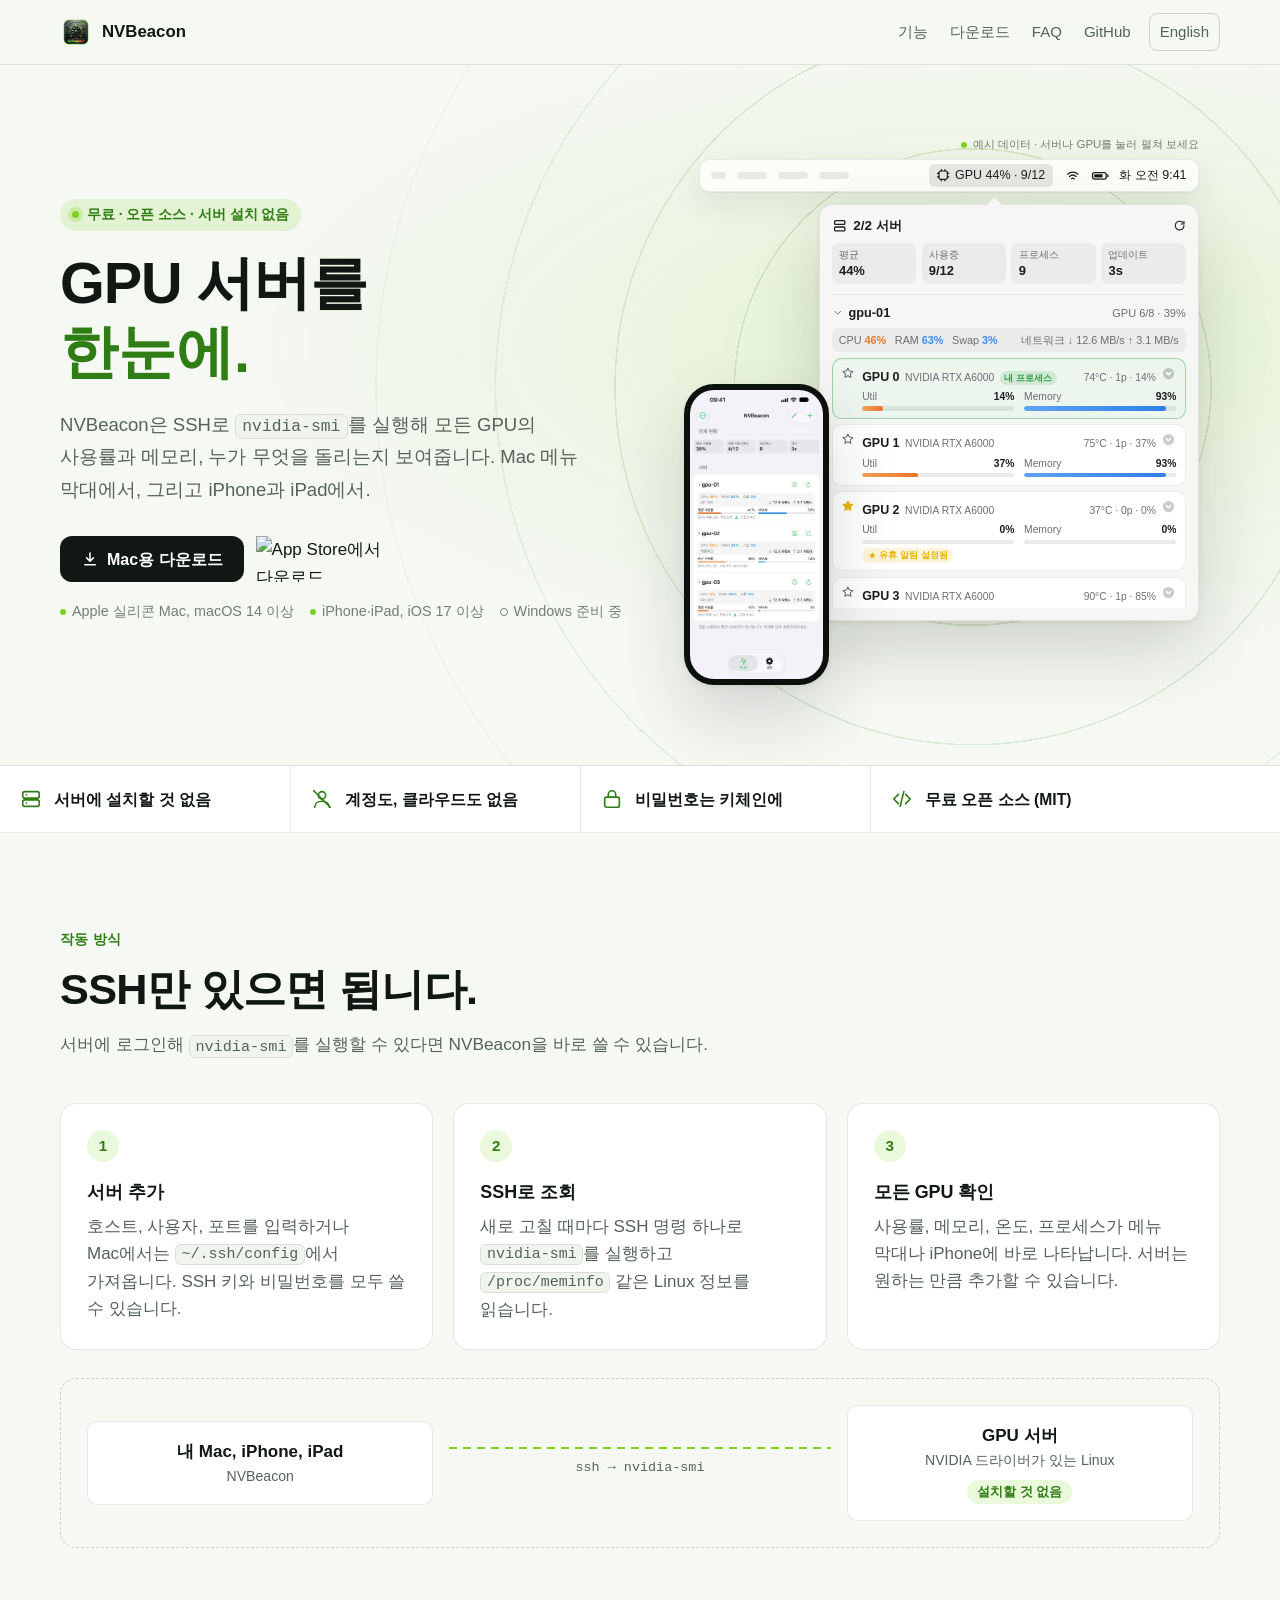
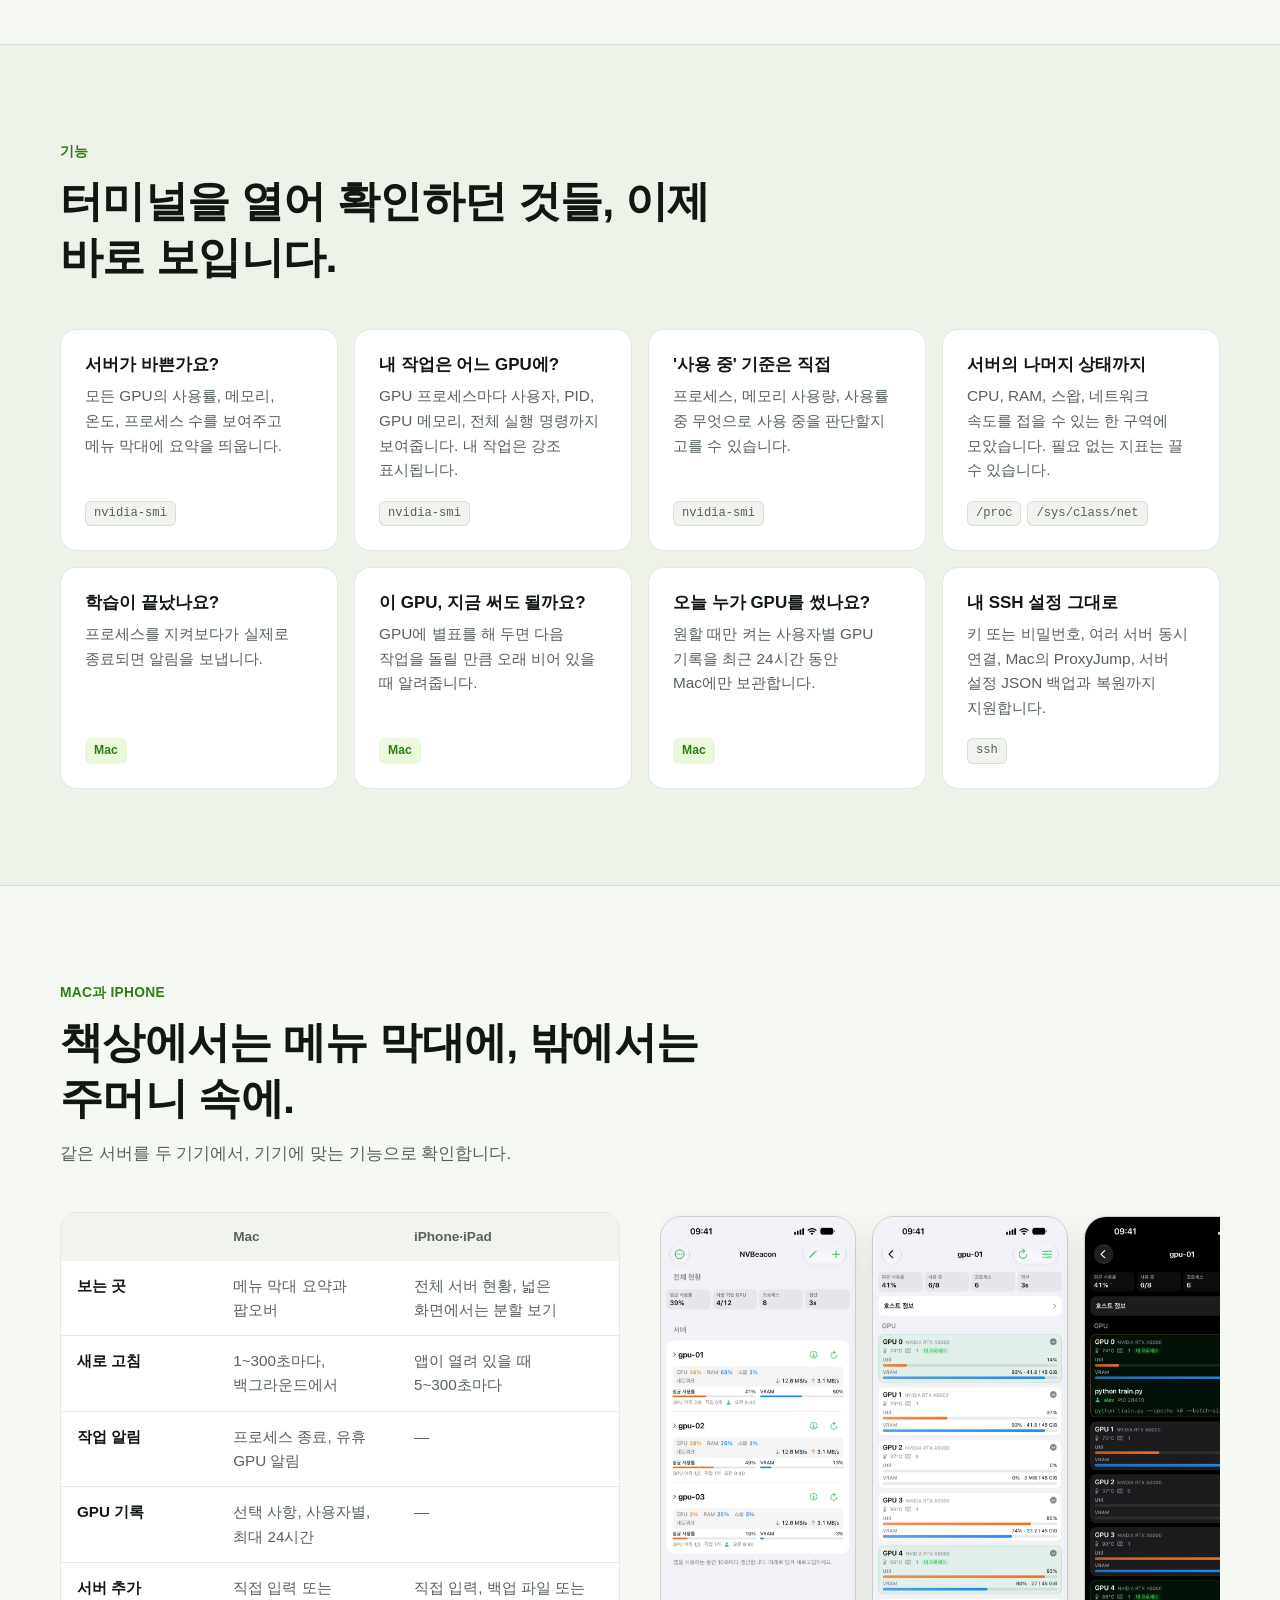
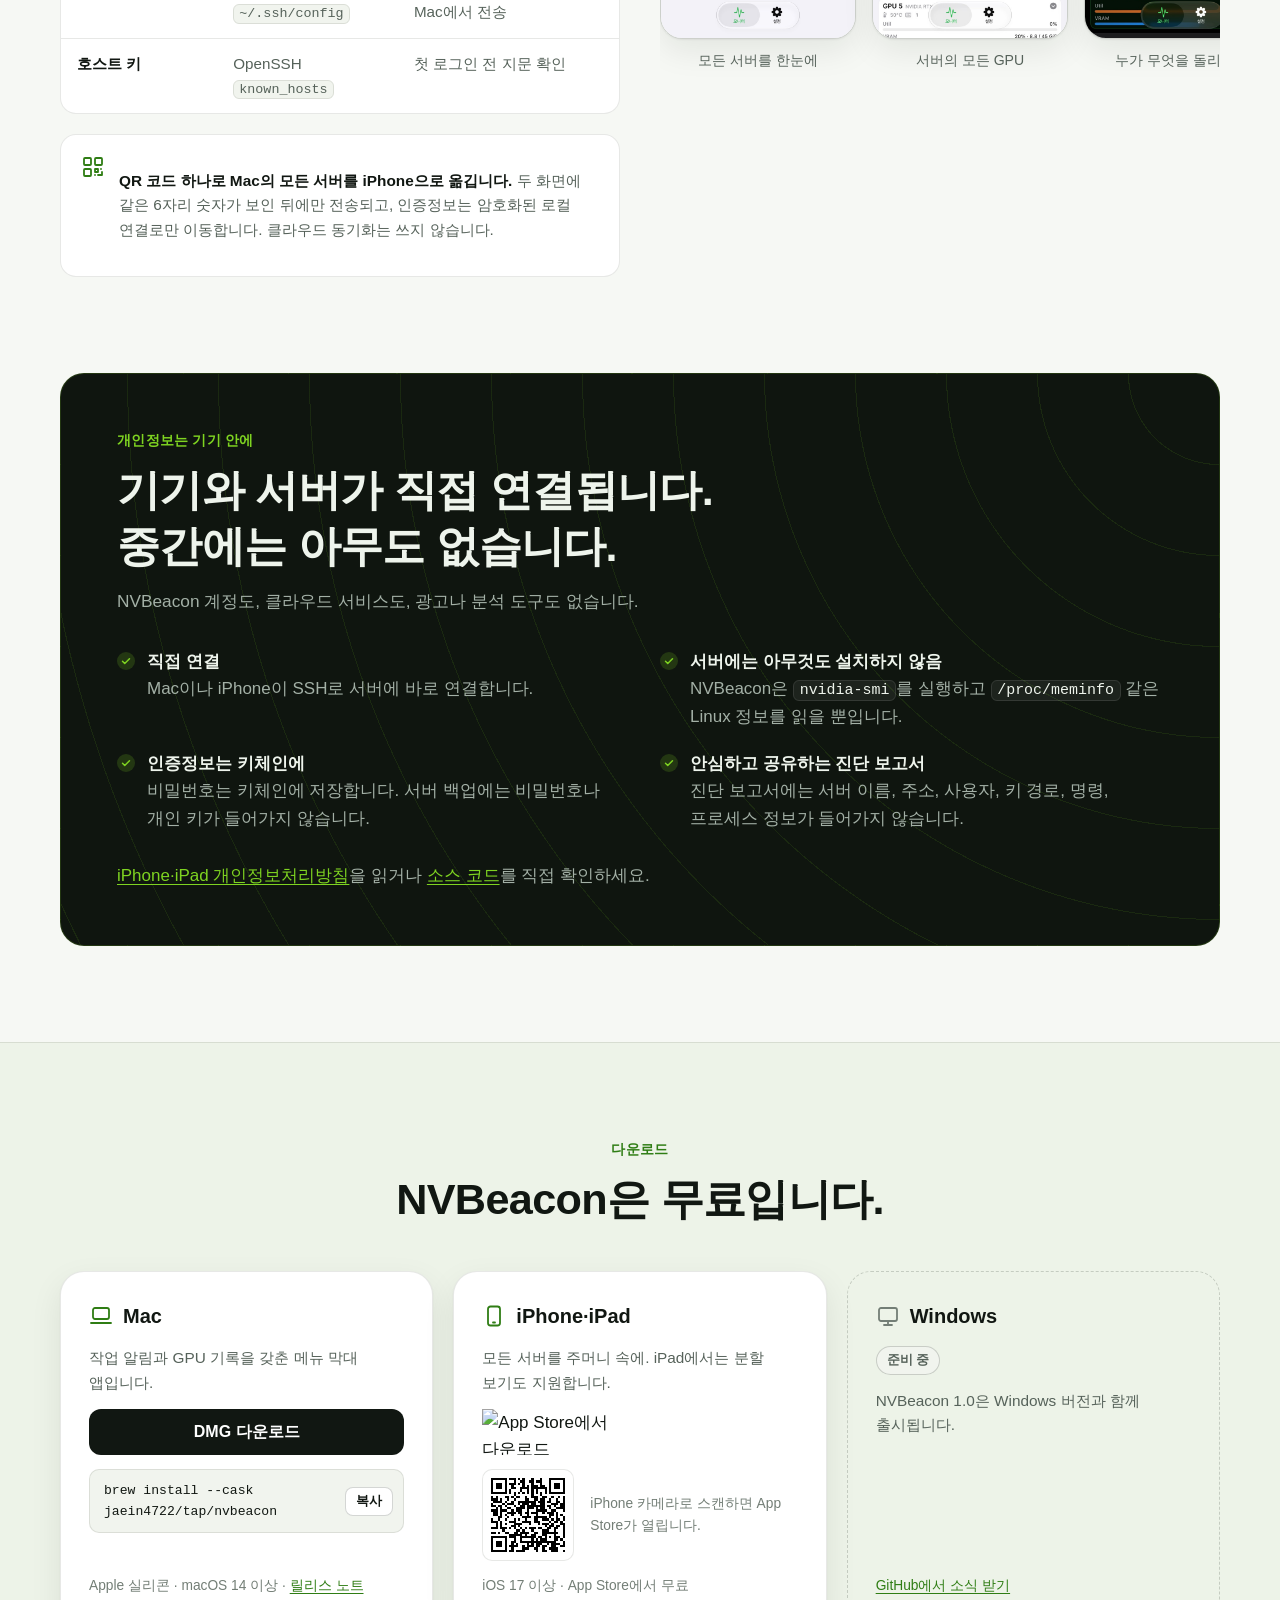
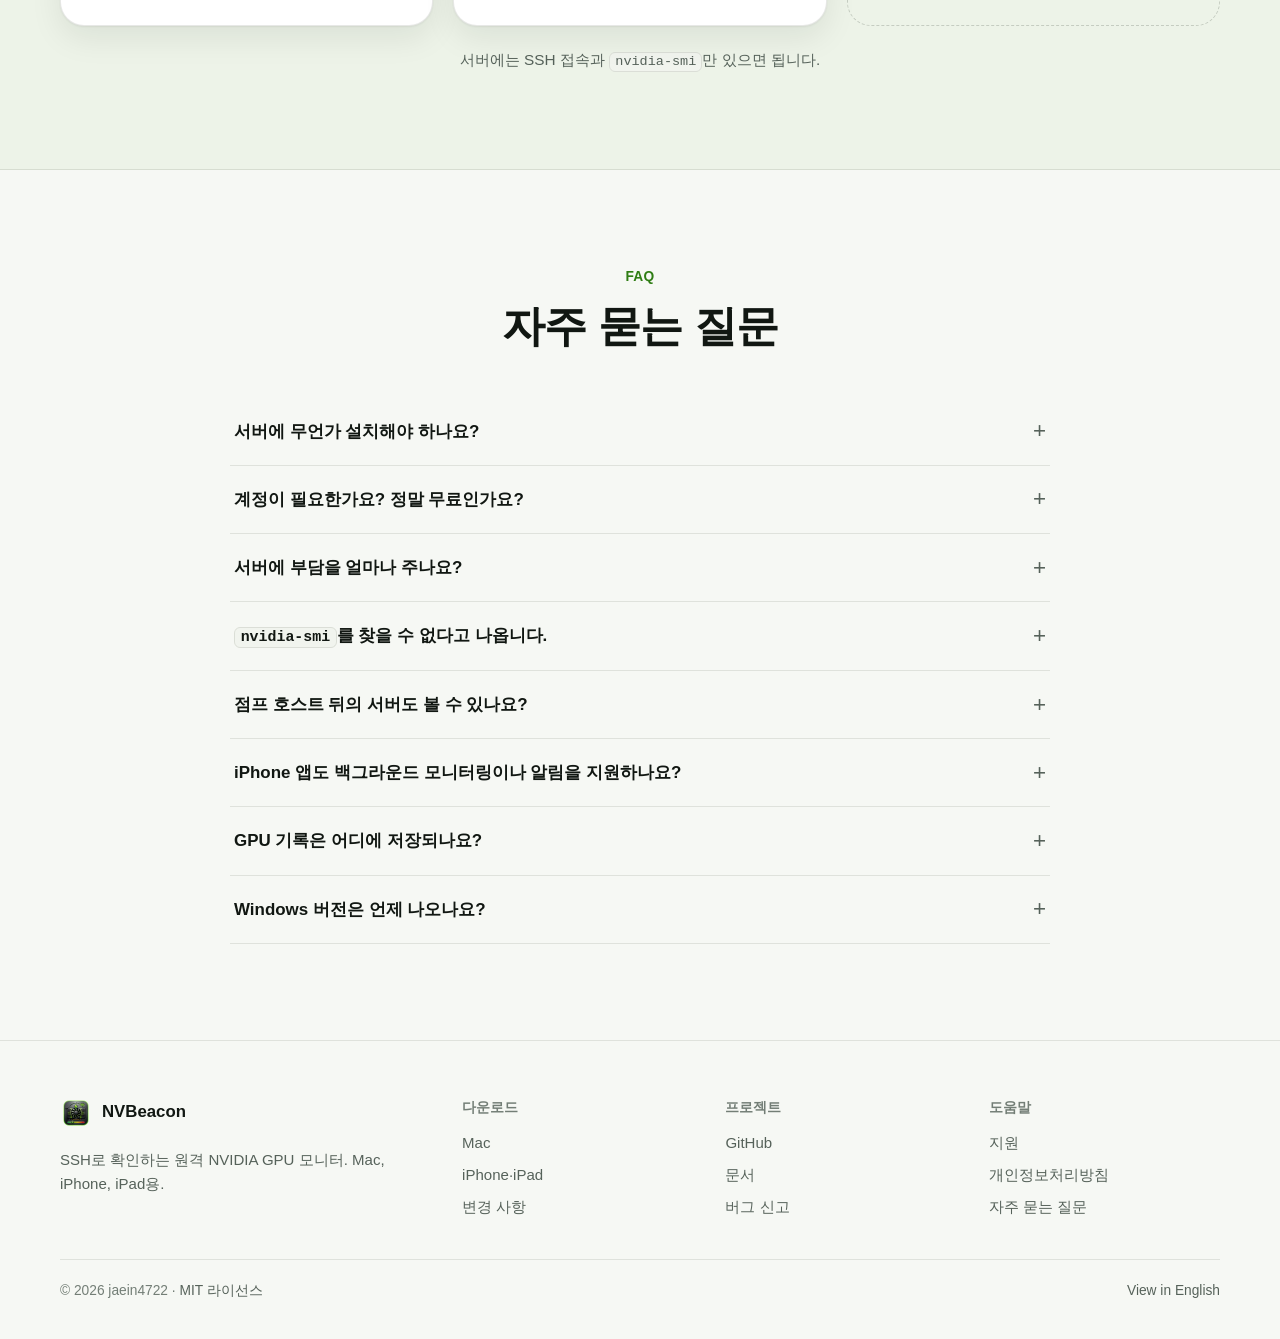
==== commit a3e0eec5: "Add subtle motion to the website" ====
--- a/site/ko/index.html
+++ b/site/ko/index.html
@@ -65,6 +65,7 @@
 
   <main id="content">
     <section class="hero">
+      <div class="beacon" aria-hidden="true"><span></span><span></span><span></span></div>
       <div class="page-shell hero-grid">
         <div class="hero-copy">
           <p class="eyebrow">무료 · 오픈 소스 · 서버 설치 없음</p>
@@ -224,7 +225,7 @@
           <h2>SSH만 있으면 됩니다.</h2>
           <p>서버에 로그인해 <code>nvidia-smi</code>를 실행할 수 있다면 NVBeacon을 바로 쓸 수 있습니다.</p>
         </div>
-        <ol class="steps">
+        <ol class="steps" data-reveal>
           <li>
             <h3>서버 추가</h3>
             <p>호스트, 사용자, 포트를 입력하거나 Mac에서는 <code>~/.ssh/config</code>에서 가져옵니다. SSH 키와 비밀번호를 모두 쓸 수 있습니다.</p>
@@ -252,7 +253,7 @@
           <p class="kicker">기능</p>
           <h2>터미널을 열어 확인하던 것들, 이제 바로 보입니다.</h2>
         </div>
-        <div class="feature-grid">
+        <div class="feature-grid" data-reveal>
           <article class="feature">
             <h3>서버가 바쁜가요?</h3>
             <p>모든 GPU의 사용률, 메모리, 온도, 프로세스 수를 보여주고 메뉴 막대에 요약을 띄웁니다.</p>
@@ -304,7 +305,7 @@
           <h2>책상에서는 메뉴 막대에, 밖에서는 주머니 속에.</h2>
           <p>같은 서버를 두 기기에서, 기기에 맞는 기능으로 확인합니다.</p>
         </div>
-        <div class="compare-wrap">
+        <div class="compare-wrap" data-reveal>
           <div>
             <div class="table-scroll">
               <table class="compare">
@@ -339,7 +340,7 @@
 
     <section class="section flush-top" id="privacy">
       <div class="page-shell">
-        <div class="privacy-band">
+        <div class="privacy-band" data-reveal>
           <div class="section-heading">
             <p class="kicker">개인정보는 기기 안에</p>
             <h2>기기와 서버가 직접 연결됩니다. 중간에는 아무도 없습니다.</h2>
@@ -362,7 +363,7 @@
           <p class="kicker">다운로드</p>
           <h2>NVBeacon은 무료입니다.</h2>
         </div>
-        <div class="download-grid">
+        <div class="download-grid" data-reveal>
           <article class="download-card">
             <h3>
               <svg viewBox="0 0 24 24" fill="none" stroke="currentColor" stroke-width="1.8" stroke-linecap="round" stroke-linejoin="round" aria-hidden="true"><rect x="4" y="4" width="16" height="11" rx="2"/><path d="M2 19h20"/></svg>
@@ -371,7 +372,7 @@
             <p>작업 알림과 GPU 기록을 갖춘 메뉴 막대 앱입니다.</p>
             <a class="button primary" href="https://github.com/jaein4722/NVBeacon/releases/latest" data-dmg-link>DMG 다운로드</a>
             <div class="command">
-              <pre><code>brew install --cask jaein4722/tap/nvbeacon</code></pre>
+              <pre><code>brew install --cask <wbr>jaein4722/tap/<wbr>nvbeacon</code></pre>
               <button class="copy-button" type="button" data-copy="brew install --cask jaein4722/tap/nvbeacon" data-done="복사됨">복사</button>
             </div>
             <p class="meta"><span data-latest-version="버전 {v} · " hidden></span>Apple 실리콘 · macOS 14 이상 · <a href="https://github.com/jaein4722/NVBeacon/releases">릴리스 노트</a></p>
@@ -411,7 +412,7 @@
           <p class="kicker">FAQ</p>
           <h2>자주 묻는 질문</h2>
         </div>
-        <div class="faq">
+        <div class="faq" data-reveal>
           <details>
             <summary>서버에 무언가 설치해야 하나요?</summary>
             <p>아니요. NVBeacon은 SSH로 접속해 <code>nvidia-smi</code>를 실행하고 <code>/proc/meminfo</code> 같은 Linux 정보를 읽습니다. 로그인해서 <code>nvidia-smi</code>를 실행할 수 있는 계정만 있으면 됩니다.</p>
--- a/site/styles.css
+++ b/site/styles.css
@@ -893,7 +893,7 @@
   margin: 0;
   font-size: 0.82rem;
   white-space: pre-wrap;
-  overflow-wrap: anywhere;
+  overflow-wrap: break-word;
 }
 .command pre code { padding: 0; border: 0; background: none; font-size: inherit; }
 .copy-button {
@@ -1065,3 +1065,76 @@
   .topbar-links { font-size: 0.9rem; }
   .topbar-links a { padding: 6px 7px; }
 }
+
+/* ---------- Motion (off when the visitor prefers reduced motion) ---------- */
+
+.beacon { position: absolute; left: 76%; top: 46%; width: 0; height: 0; pointer-events: none; }
+.beacon span {
+  position: absolute;
+  left: -130px;
+  top: -130px;
+  width: 260px;
+  height: 260px;
+  border-radius: 50%;
+  border: 1.5px solid rgba(70, 140, 20, 0.32);
+  opacity: 0;
+}
+@media (prefers-color-scheme: dark) {
+  .beacon span { border-color: rgba(126, 211, 33, 0.34); }
+}
+
+.feature-video {
+  margin: 0;
+  overflow: hidden;
+  border-radius: var(--radius);
+  border: 1px solid var(--border);
+  background: var(--surface);
+  box-shadow: var(--shadow);
+}
+.feature-video video { display: block; width: 100%; height: auto; }
+.feature-video figcaption { padding: 12px 16px; font-size: 0.9rem; color: var(--muted); }
+
+@media (prefers-reduced-motion: no-preference) {
+  .beacon span { animation: beacon 7.5s cubic-bezier(0.2, 0.6, 0.3, 1) infinite; }
+  .beacon span:nth-child(2) { animation-delay: 2.5s; }
+  .beacon span:nth-child(3) { animation-delay: 5s; }
+
+  .eyebrow::before, .mk-caption-dot { animation: dot-pulse 2.4s ease-out infinite; }
+
+  .mk-bar i::after { transform-origin: left center; animation: bar-live 3.4s ease-in-out infinite alternate; }
+  .mk-gpu:nth-child(2n) .mk-bar i::after { animation-duration: 2.7s; animation-delay: -1.1s; }
+  .mk-gpu:nth-child(3n) .mk-bar i::after { animation-duration: 4.1s; animation-delay: -2.3s; }
+  .mk-bar.mem i::after { animation-name: mem-live; animation-duration: 6.5s; }
+
+  .flow-link::before { background-size: 14px 2px; animation: flow-dash 0.9s linear infinite; }
+
+  @supports (animation-timeline: view()) {
+    [data-reveal] {
+      animation: reveal linear both;
+      animation-timeline: view();
+      animation-range: entry 0% entry 40%;
+    }
+  }
+}
+
+@keyframes beacon {
+  0% { transform: scale(0.35); opacity: 0; }
+  12% { opacity: 1; }
+  100% { transform: scale(3.4); opacity: 0; }
+}
+@keyframes dot-pulse {
+  0% { box-shadow: 0 0 0 0 rgba(126, 211, 33, 0.45); }
+  70%, 100% { box-shadow: 0 0 0 7px rgba(126, 211, 33, 0); }
+}
+@keyframes bar-live { from { transform: scaleX(0.86); } to { transform: scaleX(1.05); } }
+@keyframes mem-live { from { transform: scaleX(0.97); } to { transform: scaleX(1.01); } }
+@keyframes flow-dash { to { background-position: 14px 0; } }
+@keyframes flow-dash-v { to { background-position: 0 11px; } }
+@keyframes reveal { from { opacity: 0; transform: translateY(28px); } to { opacity: 1; transform: none; } }
+
+@media (max-width: 860px) {
+  .beacon { left: 50%; top: 74%; }
+}
+@media (max-width: 560px) and (prefers-reduced-motion: no-preference) {
+  .flow-link::before { background-size: 2px 11px; animation-name: flow-dash-v; }
+}
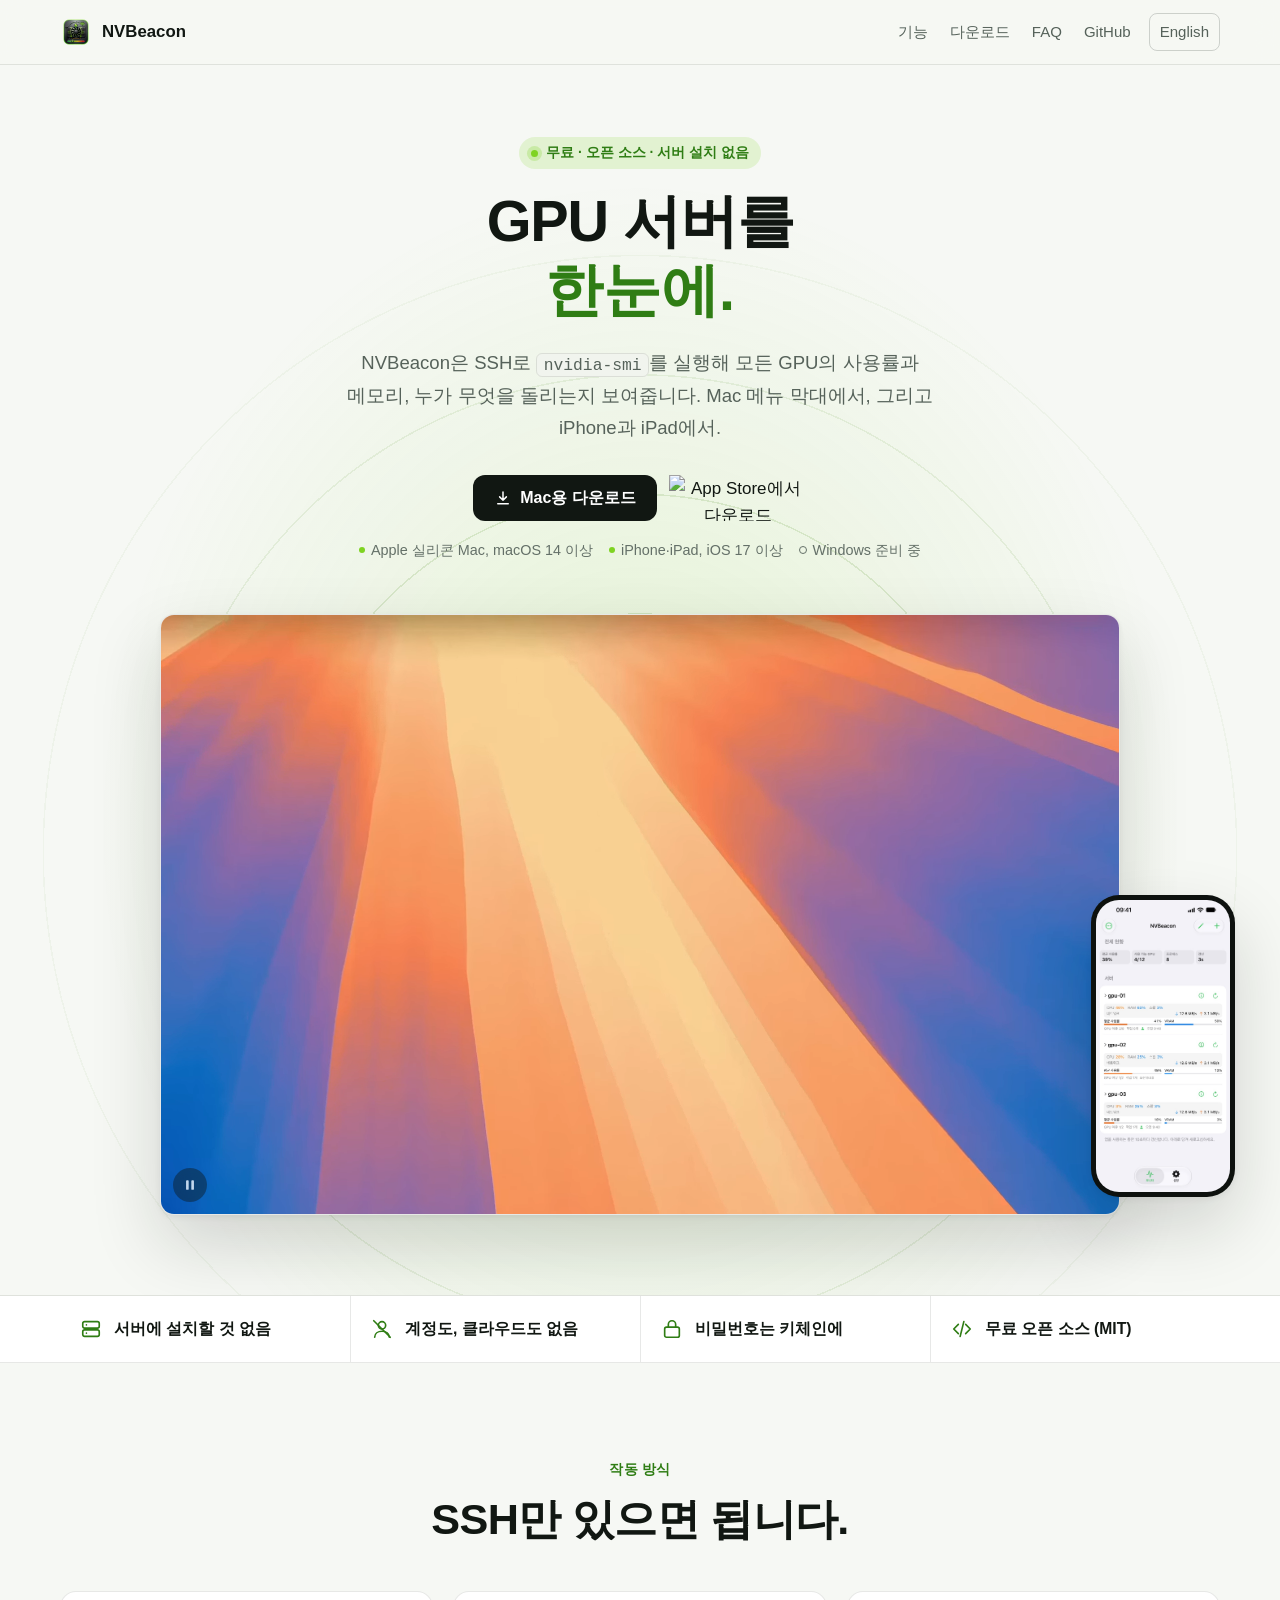
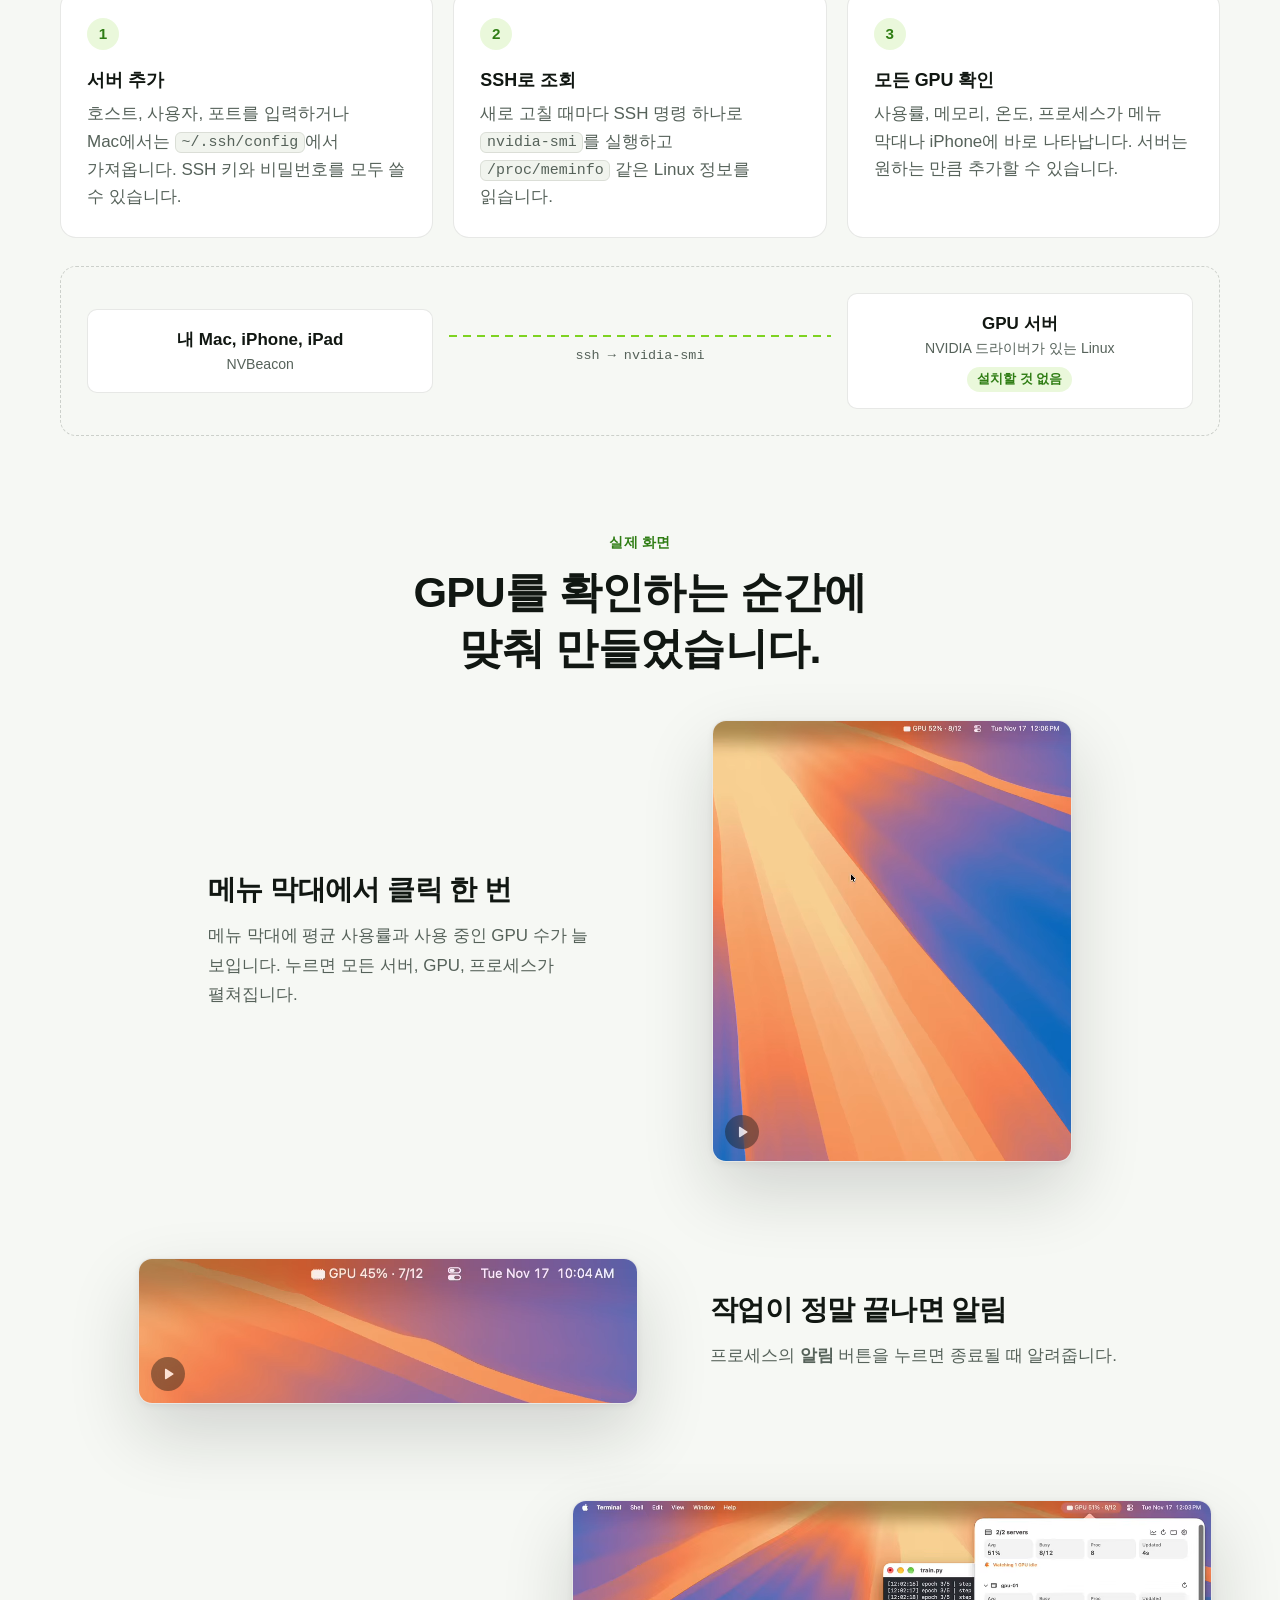
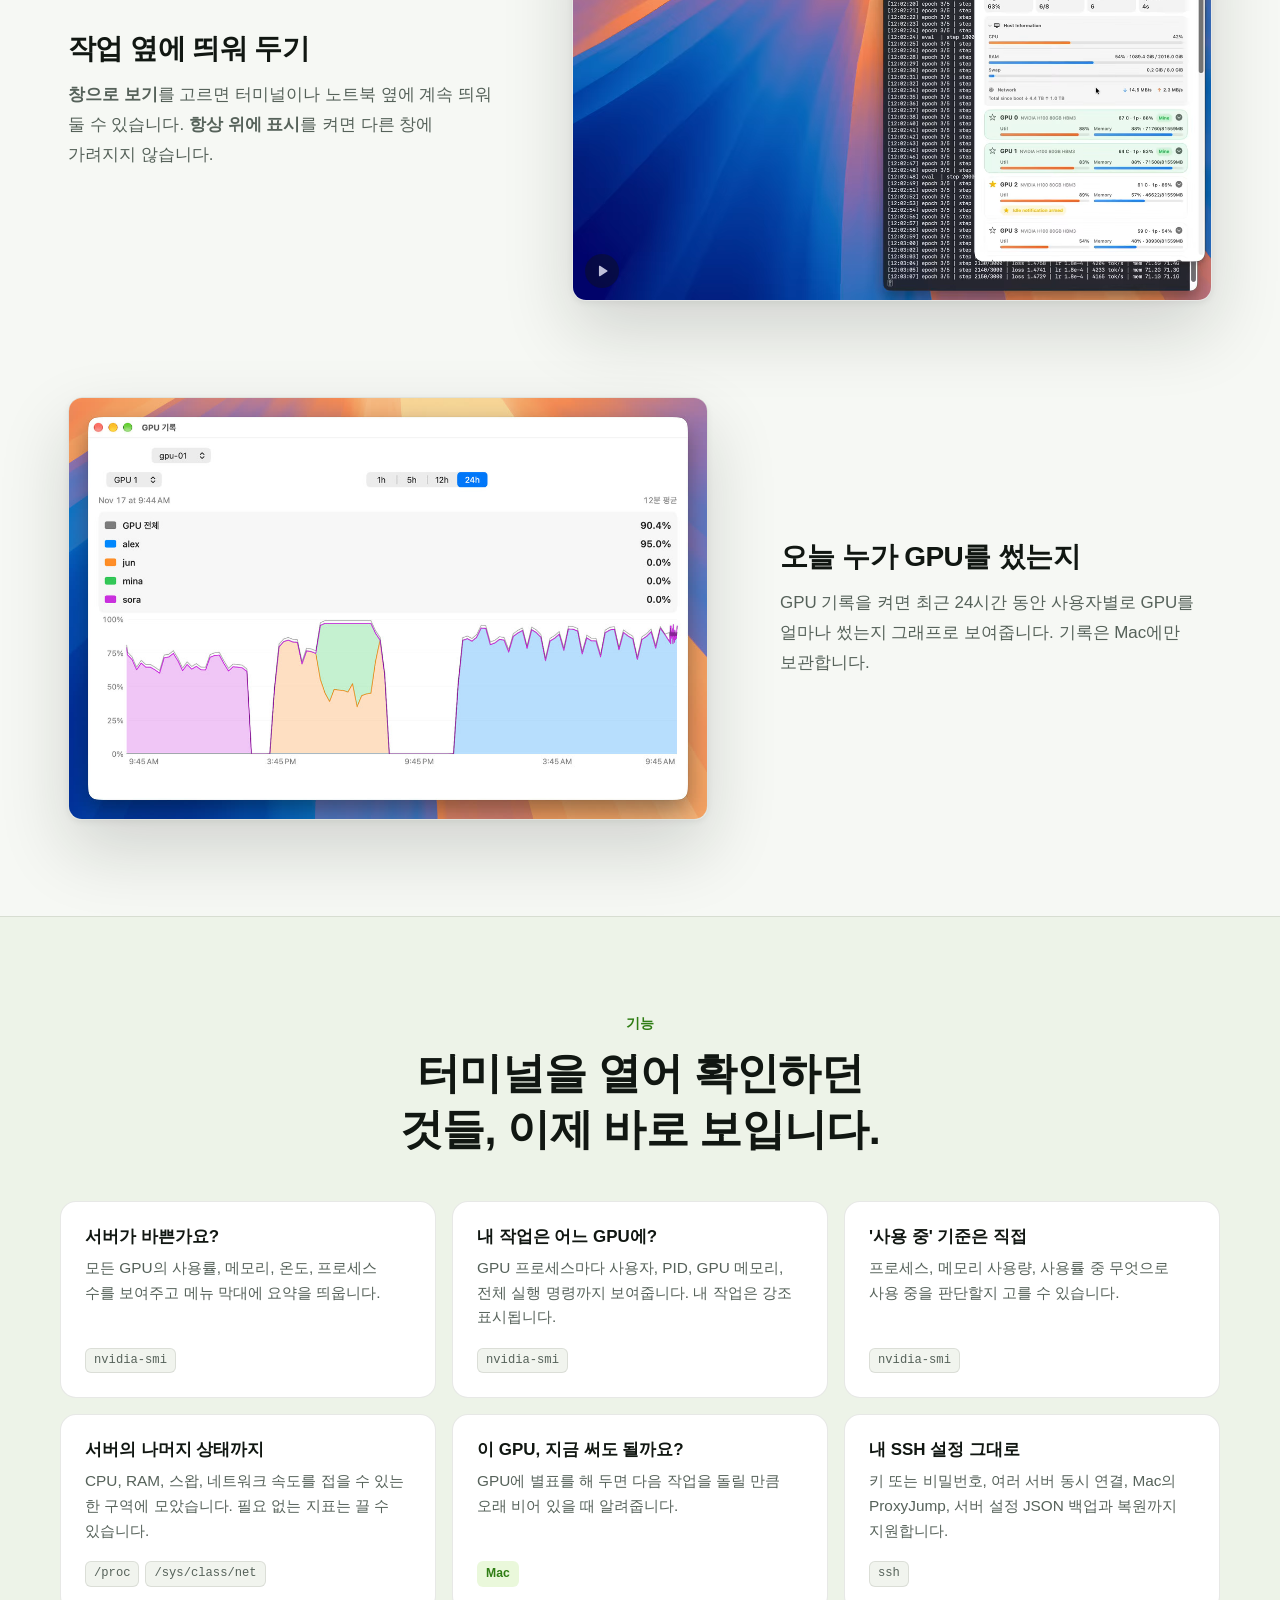
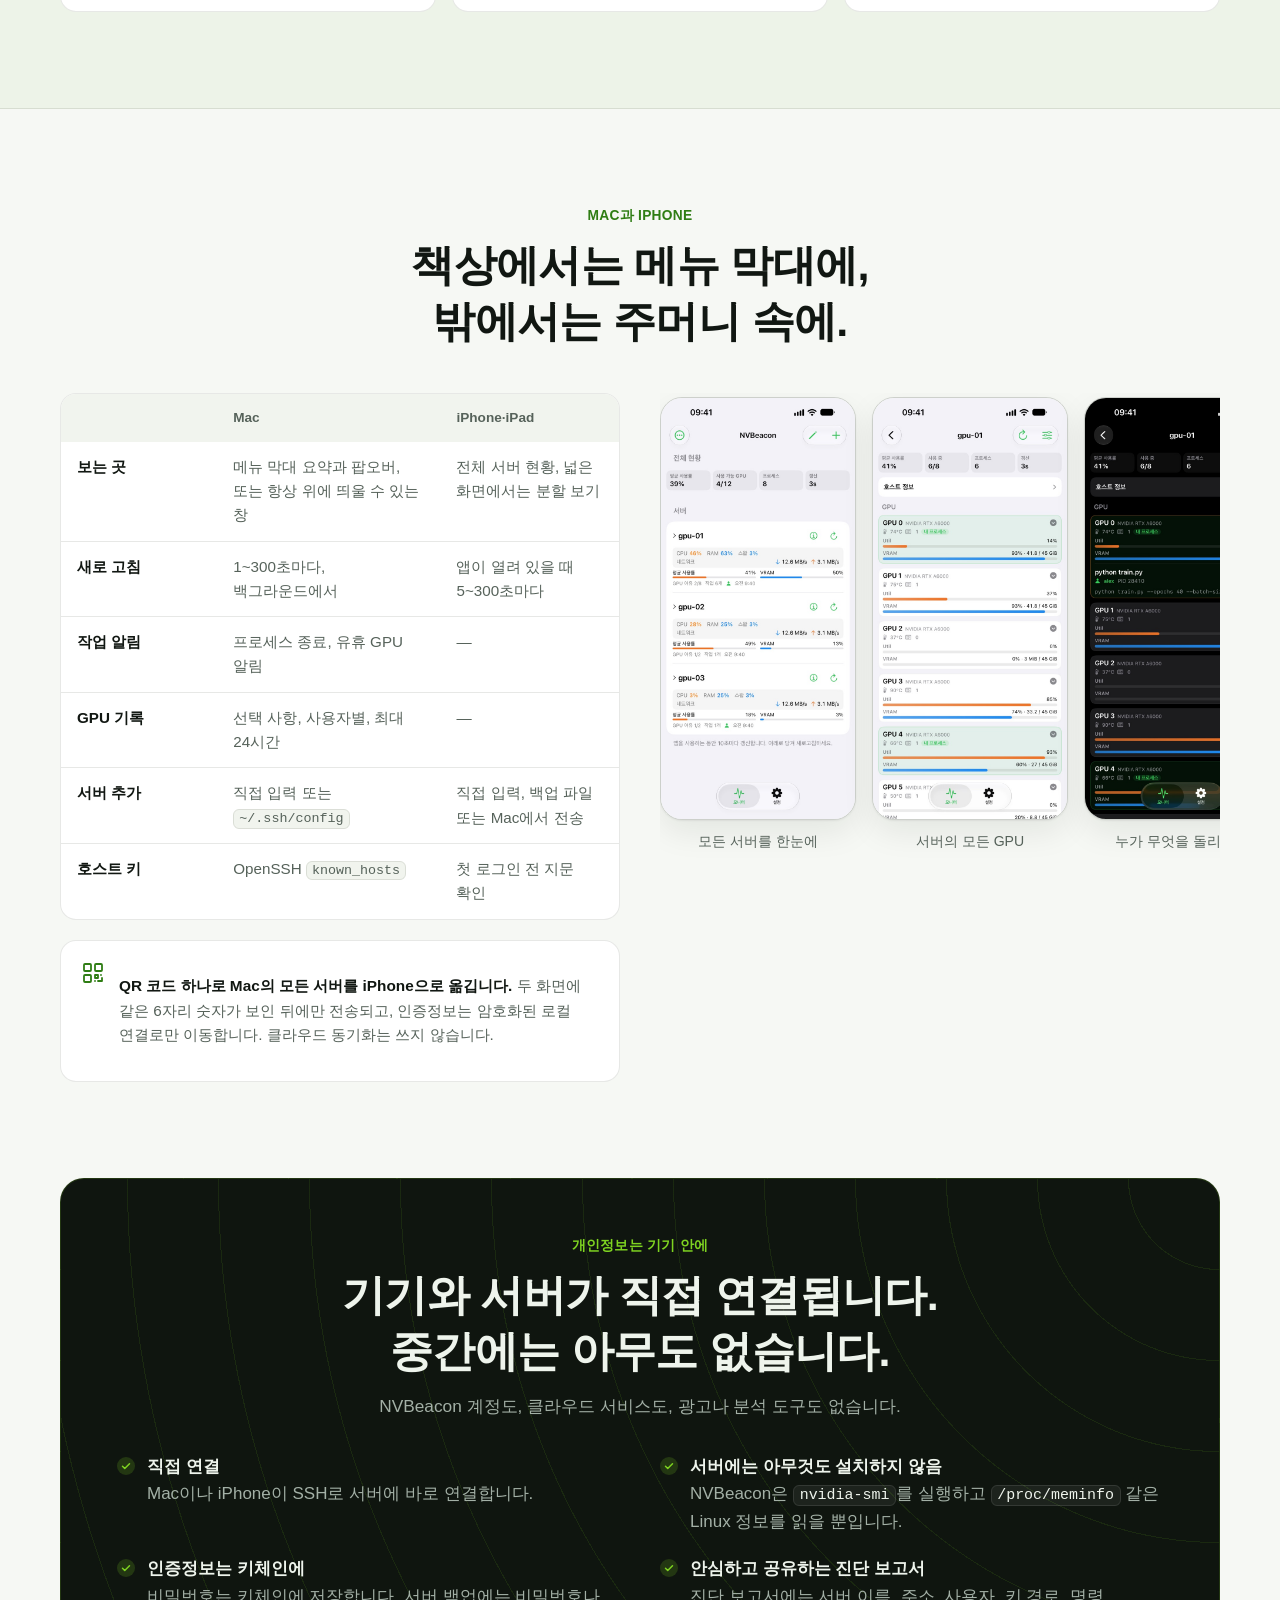
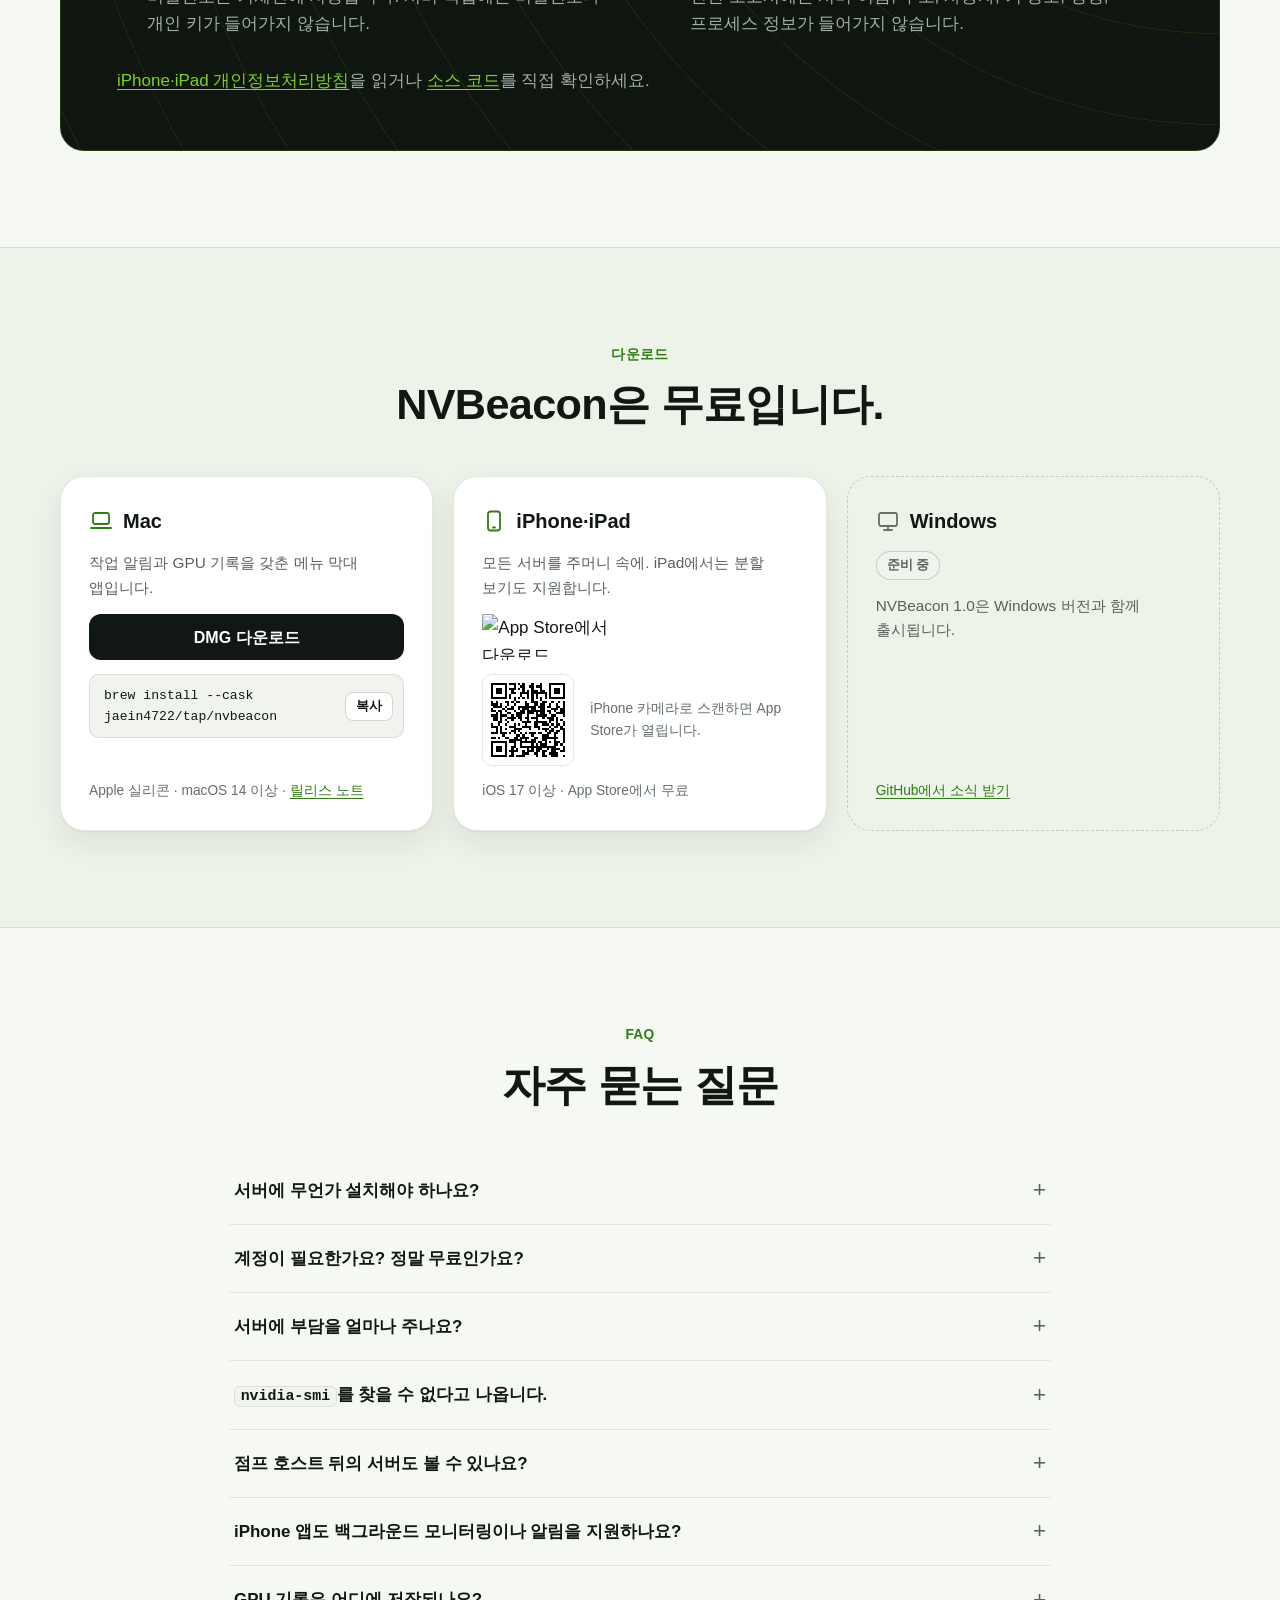
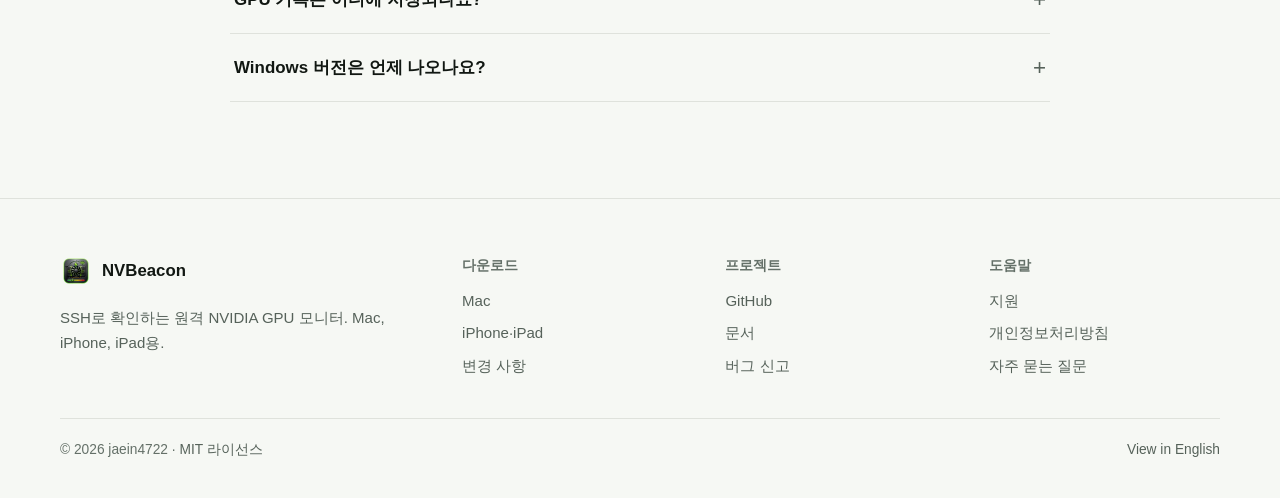
==== commit 2573bf00: "Show the Mac app recordings on the website The hero plays the real demo video instead of the HTML mo" ====
--- a/site/ko/index.html
+++ b/site/ko/index.html
@@ -57,7 +57,7 @@
         <a class="nav-optional" href="#features">기능</a>
         <a href="#download">다운로드</a>
         <a class="nav-optional" href="#faq">FAQ</a>
-        <a href="https://github.com/jaein4722/NVBeacon">GitHub</a>
+        <a class="nav-github" href="https://github.com/jaein4722/NVBeacon">GitHub</a>
         <a class="lang-switch" href="../" hreflang="en" lang="en">English</a>
       </div>
     </nav>
@@ -66,7 +66,7 @@
   <main id="content">
     <section class="hero">
       <div class="beacon" aria-hidden="true"><span></span><span></span><span></span></div>
-      <div class="page-shell hero-grid">
+      <div class="page-shell hero-inner">
         <div class="hero-copy">
           <p class="eyebrow">무료 · 오픈 소스 · 서버 설치 없음</p>
           <h1>GPU 서버를<br><em>한눈에.</em></h1>
@@ -91,102 +91,9 @@
         </div>
 
         <div class="hero-visual">
-          <div class="mock" role="region" aria-label="예시 데이터로 보여주는 Mac용 NVBeacon 팝오버">
-            <div class="mk-caption"><span class="mk-caption-dot" aria-hidden="true"></span><span>예시 데이터 · 서버나 GPU를 눌러 펼쳐 보세요</span></div>
-            <div class="mk-menubar" aria-hidden="true">
-              <span class="mk-menus"><i></i><i></i><i></i><i></i></span>
-              <span class="mk-item"><svg viewBox="0 0 24 24"><rect x="5" y="5" width="14" height="14" rx="2.5"/><path d="M9 2.5v2.5M15 2.5v2.5M9 19v2.5M15 19v2.5M2.5 9H5M2.5 15H5M19 9h2.5M19 15h2.5"/></svg>GPU 44% · 9/12</span>
-              <span class="mk-sys"><svg viewBox="0 0 24 24"><path d="M4 9.5a12 12 0 0 1 16 0M7 13a7.5 7.5 0 0 1 10 0M10 16.5a3 3 0 0 1 4 0"/></svg><svg viewBox="0 0 28 24"><rect x="2" y="7" width="21" height="10" rx="3"/><rect x="4.5" y="9.5" width="13" height="5" rx="1.2" class="fill"/><path d="M25.5 10.5v3"/></svg><span>화 오전 9:41</span></span>
-            </div>
-            <div class="mk-popover">
-              <div class="mk-header" aria-hidden="true">
-                <span class="mk-title"><svg viewBox="0 0 24 24"><rect x="4" y="4" width="16" height="6" rx="1.5"/><rect x="4" y="14" width="16" height="6" rx="1.5"/></svg>2/2 서버</span>
-                <span class="mk-tools"><svg viewBox="0 0 24 24"><path d="M20 12a8 8 0 1 1-2.4-5.7M20 4v5h-5"/></svg></span>
-              </div>
-              <div class="mk-pills">
-                <div><span>평균</span><b>44%</b></div>
-                <div><span>사용중</span><b>9/12</b></div>
-                <div><span>프로세스</span><b>9</b></div>
-                <div><span>업데이트</span><b>3s</b></div>
-              </div>
-              <div class="mk-scroll">
-              <details class="mk-server" open>
-                <summary class="mk-server-head"><svg class="chev" viewBox="0 0 24 24" aria-hidden="true"><path d="M9 6l6 6-6 6"/></svg><b>gpu-01</b><span>GPU 6/8 · 39%</span></summary>
-                <div class="mk-host"><span>CPU <b class="o">46%</b></span><span>RAM <b class="b">63%</b></span><span>Swap <b class="b">3%</b></span><span class="net">네트워크 ↓ 12.6 MB/s ↑ 3.1 MB/s</span></div>
-                  <details class="mk-gpu mine">
-                    <summary><span class="mk-star"><svg viewBox="0 0 24 24" aria-hidden="true"><path d="M12 3.5l2.6 5.3 5.9.9-4.3 4.1 1 5.8L12 16.9l-5.2 2.7 1-5.8-4.3-4.1 5.9-.9z"/></svg></span><span class="mk-gpu-body"><span class="mk-gpu-head"><b>GPU 0</b><span class="mk-model">NVIDIA RTX A6000</span><span class="mk-badge">내 프로세스</span><span class="mk-stats">74°C · 1p · 14%</span><span class="mk-expand" aria-hidden="true"><svg viewBox="0 0 24 24"><circle cx="12" cy="12" r="9" class="fill"/><path d="M8.5 10.5L12 14l3.5-3.5" class="cut"/></svg></span></span><span class="mk-bars"><span class="mk-bar"><span>Util</span><em>14%</em><i style="--v:14%"></i></span><span class="mk-bar mem"><span>Memory</span><em>93%</em><i style="--v:93%"></i></span></span></span></summary>
-                      <div class="mk-procs">
-                        <div class="mk-proc"><span class="mk-proc-user me">alex</span><span class="mk-proc-main"><span class="mk-proc-name">python train.py <span class="mk-badge">내 프로세스</span></span><span class="mk-proc-pid">PID 28410</span></span><span class="mk-proc-mem">41.8 GiB</span><span class="mk-notify on"><svg viewBox="0 0 24 24" aria-hidden="true"><path d="M6 16V11a6 6 0 0 1 12 0v5l1.5 2h-15zM10 20.5a2 2 0 0 0 4 0"/></svg>감시 중</span><code class="mk-proc-cmd">python train.py --epochs 40 --batch-size 32</code></div>
-                      </div>
-                  </details>
-                  <details class="mk-gpu">
-                    <summary><span class="mk-star"><svg viewBox="0 0 24 24" aria-hidden="true"><path d="M12 3.5l2.6 5.3 5.9.9-4.3 4.1 1 5.8L12 16.9l-5.2 2.7 1-5.8-4.3-4.1 5.9-.9z"/></svg></span><span class="mk-gpu-body"><span class="mk-gpu-head"><b>GPU 1</b><span class="mk-model">NVIDIA RTX A6000</span><span class="mk-stats">75°C · 1p · 37%</span><span class="mk-expand" aria-hidden="true"><svg viewBox="0 0 24 24"><circle cx="12" cy="12" r="9" class="fill"/><path d="M8.5 10.5L12 14l3.5-3.5" class="cut"/></svg></span></span><span class="mk-bars"><span class="mk-bar"><span>Util</span><em>37%</em><i style="--v:37%"></i></span><span class="mk-bar mem"><span>Memory</span><em>93%</em><i style="--v:93%"></i></span></span></span></summary>
-                      <div class="mk-procs">
-                        <div class="mk-proc"><span class="mk-proc-user">minji</span><span class="mk-proc-main"><span class="mk-proc-name">python finetune.py</span><span class="mk-proc-pid">PID 30122</span></span><span class="mk-proc-mem">41.8 GiB</span><span class="mk-notify"><svg viewBox="0 0 24 24" aria-hidden="true"><path d="M6 16V11a6 6 0 0 1 12 0v5l1.5 2h-15zM10 20.5a2 2 0 0 0 4 0"/></svg>알림</span><code class="mk-proc-cmd">python finetune.py --lr 2e-5</code></div>
-                      </div>
-                  </details>
-                  <details class="mk-gpu">
-                    <summary><span class="mk-star on"><svg viewBox="0 0 24 24" aria-hidden="true"><path d="M12 3.5l2.6 5.3 5.9.9-4.3 4.1 1 5.8L12 16.9l-5.2 2.7 1-5.8-4.3-4.1 5.9-.9z"/></svg></span><span class="mk-gpu-body"><span class="mk-gpu-head"><b>GPU 2</b><span class="mk-model">NVIDIA RTX A6000</span><span class="mk-stats">37°C · 0p · 0%</span><span class="mk-expand" aria-hidden="true"><svg viewBox="0 0 24 24"><circle cx="12" cy="12" r="9" class="fill"/><path d="M8.5 10.5L12 14l3.5-3.5" class="cut"/></svg></span></span><span class="mk-bars"><span class="mk-bar"><span>Util</span><em>0%</em><i style="--v:0%"></i></span><span class="mk-bar mem"><span>Memory</span><em>0%</em><i style="--v:0%"></i></span></span><span class="mk-armed"><svg viewBox="0 0 24 24" aria-hidden="true"><path d="M12 3.5l2.6 5.3 5.9.9-4.3 4.1 1 5.8L12 16.9l-5.2 2.7 1-5.8-4.3-4.1 5.9-.9z"/></svg>유휴 알림 설정됨</span></span></summary>
-                      <div class="mk-procs"><p class="mk-empty">이 GPU에서 실행 중인 연산 프로세스가 없습니다.</p></div>
-                  </details>
-                  <details class="mk-gpu">
-                    <summary><span class="mk-star"><svg viewBox="0 0 24 24" aria-hidden="true"><path d="M12 3.5l2.6 5.3 5.9.9-4.3 4.1 1 5.8L12 16.9l-5.2 2.7 1-5.8-4.3-4.1 5.9-.9z"/></svg></span><span class="mk-gpu-body"><span class="mk-gpu-head"><b>GPU 3</b><span class="mk-model">NVIDIA RTX A6000</span><span class="mk-stats">90°C · 1p · 85%</span><span class="mk-expand" aria-hidden="true"><svg viewBox="0 0 24 24"><circle cx="12" cy="12" r="9" class="fill"/><path d="M8.5 10.5L12 14l3.5-3.5" class="cut"/></svg></span></span><span class="mk-bars"><span class="mk-bar"><span>Util</span><em>85%</em><i style="--v:85%"></i></span><span class="mk-bar mem"><span>Memory</span><em>74%</em><i style="--v:74%"></i></span></span></span></summary>
-                      <div class="mk-procs">
-                        <div class="mk-proc"><span class="mk-proc-user">jun</span><span class="mk-proc-main"><span class="mk-proc-name">torchrun</span><span class="mk-proc-pid">PID 31877</span></span><span class="mk-proc-mem">33.2 GiB</span><span class="mk-notify"><svg viewBox="0 0 24 24" aria-hidden="true"><path d="M6 16V11a6 6 0 0 1 12 0v5l1.5 2h-15zM10 20.5a2 2 0 0 0 4 0"/></svg>알림</span><code class="mk-proc-cmd">torchrun --nproc_per_node 2 pretrain.py</code></div>
-                      </div>
-                  </details>
-                  <details class="mk-gpu mine">
-                    <summary><span class="mk-star"><svg viewBox="0 0 24 24" aria-hidden="true"><path d="M12 3.5l2.6 5.3 5.9.9-4.3 4.1 1 5.8L12 16.9l-5.2 2.7 1-5.8-4.3-4.1 5.9-.9z"/></svg></span><span class="mk-gpu-body"><span class="mk-gpu-head"><b>GPU 4</b><span class="mk-model">NVIDIA RTX A6000</span><span class="mk-badge">내 프로세스</span><span class="mk-stats">66°C · 1p · 93%</span><span class="mk-expand" aria-hidden="true"><svg viewBox="0 0 24 24"><circle cx="12" cy="12" r="9" class="fill"/><path d="M8.5 10.5L12 14l3.5-3.5" class="cut"/></svg></span></span><span class="mk-bars"><span class="mk-bar"><span>Util</span><em>93%</em><i style="--v:93%"></i></span><span class="mk-bar mem"><span>Memory</span><em>60%</em><i style="--v:60%"></i></span></span></span></summary>
-                      <div class="mk-procs">
-                        <div class="mk-proc"><span class="mk-proc-user me">alex</span><span class="mk-proc-main"><span class="mk-proc-name">python eval.py <span class="mk-badge">내 프로세스</span></span><span class="mk-proc-pid">PID 28533</span></span><span class="mk-proc-mem">27.0 GiB</span><span class="mk-notify"><svg viewBox="0 0 24 24" aria-hidden="true"><path d="M6 16V11a6 6 0 0 1 12 0v5l1.5 2h-15zM10 20.5a2 2 0 0 0 4 0"/></svg>알림</span><code class="mk-proc-cmd">python eval.py --split val</code></div>
-                      </div>
-                  </details>
-                  <details class="mk-gpu">
-                    <summary><span class="mk-star"><svg viewBox="0 0 24 24" aria-hidden="true"><path d="M12 3.5l2.6 5.3 5.9.9-4.3 4.1 1 5.8L12 16.9l-5.2 2.7 1-5.8-4.3-4.1 5.9-.9z"/></svg></span><span class="mk-gpu-body"><span class="mk-gpu-head"><b>GPU 5</b><span class="mk-model">NVIDIA RTX A6000</span><span class="mk-stats">41°C · 0p · 0%</span><span class="mk-expand" aria-hidden="true"><svg viewBox="0 0 24 24"><circle cx="12" cy="12" r="9" class="fill"/><path d="M8.5 10.5L12 14l3.5-3.5" class="cut"/></svg></span></span><span class="mk-bars"><span class="mk-bar"><span>Util</span><em>0%</em><i style="--v:0%"></i></span><span class="mk-bar mem"><span>Memory</span><em>0%</em><i style="--v:0%"></i></span></span></span></summary>
-                      <div class="mk-procs"><p class="mk-empty">이 GPU에서 실행 중인 연산 프로세스가 없습니다.</p></div>
-                  </details>
-                  <details class="mk-gpu">
-                    <summary><span class="mk-star"><svg viewBox="0 0 24 24" aria-hidden="true"><path d="M12 3.5l2.6 5.3 5.9.9-4.3 4.1 1 5.8L12 16.9l-5.2 2.7 1-5.8-4.3-4.1 5.9-.9z"/></svg></span><span class="mk-gpu-body"><span class="mk-gpu-head"><b>GPU 6</b><span class="mk-model">NVIDIA RTX A6000</span><span class="mk-stats">58°C · 1p · 22%</span><span class="mk-expand" aria-hidden="true"><svg viewBox="0 0 24 24"><circle cx="12" cy="12" r="9" class="fill"/><path d="M8.5 10.5L12 14l3.5-3.5" class="cut"/></svg></span></span><span class="mk-bars"><span class="mk-bar"><span>Util</span><em>22%</em><i style="--v:22%"></i></span><span class="mk-bar mem"><span>Memory</span><em>20%</em><i style="--v:20%"></i></span></span></span></summary>
-                      <div class="mk-procs">
-                        <div class="mk-proc"><span class="mk-proc-user">sam</span><span class="mk-proc-main"><span class="mk-proc-name">jupyter-kernel</span><span class="mk-proc-pid">PID 29960</span></span><span class="mk-proc-mem">8.8 GiB</span><span class="mk-notify"><svg viewBox="0 0 24 24" aria-hidden="true"><path d="M6 16V11a6 6 0 0 1 12 0v5l1.5 2h-15zM10 20.5a2 2 0 0 0 4 0"/></svg>알림</span><code class="mk-proc-cmd">python -m ipykernel_launcher</code></div>
-                      </div>
-                  </details>
-                  <details class="mk-gpu">
-                    <summary><span class="mk-star"><svg viewBox="0 0 24 24" aria-hidden="true"><path d="M12 3.5l2.6 5.3 5.9.9-4.3 4.1 1 5.8L12 16.9l-5.2 2.7 1-5.8-4.3-4.1 5.9-.9z"/></svg></span><span class="mk-gpu-body"><span class="mk-gpu-head"><b>GPU 7</b><span class="mk-model">NVIDIA RTX A6000</span><span class="mk-stats">79°C · 1p · 64%</span><span class="mk-expand" aria-hidden="true"><svg viewBox="0 0 24 24"><circle cx="12" cy="12" r="9" class="fill"/><path d="M8.5 10.5L12 14l3.5-3.5" class="cut"/></svg></span></span><span class="mk-bars"><span class="mk-bar"><span>Util</span><em>64%</em><i style="--v:64%"></i></span><span class="mk-bar mem"><span>Memory</span><em>73%</em><i style="--v:73%"></i></span></span></span></summary>
-                      <div class="mk-procs">
-                        <div class="mk-proc"><span class="mk-proc-user">jun</span><span class="mk-proc-main"><span class="mk-proc-name">torchrun</span><span class="mk-proc-pid">PID 31878</span></span><span class="mk-proc-mem">33.0 GiB</span><span class="mk-notify"><svg viewBox="0 0 24 24" aria-hidden="true"><path d="M6 16V11a6 6 0 0 1 12 0v5l1.5 2h-15zM10 20.5a2 2 0 0 0 4 0"/></svg>알림</span><code class="mk-proc-cmd">torchrun --nproc_per_node 2 pretrain.py</code></div>
-                      </div>
-                  </details>
-              </details>
-              <details class="mk-server">
-                <summary class="mk-server-head"><svg class="chev" viewBox="0 0 24 24" aria-hidden="true"><path d="M9 6l6 6-6 6"/></svg><b>gpu-02</b><span>GPU 3/4 · 53%</span></summary>
-                <div class="mk-host"><span>CPU <b class="o">28%</b></span><span>RAM <b class="b">25%</b></span><span>Swap <b class="b">3%</b></span><span class="net">네트워크 ↓ 4.2 MB/s ↑ 0.8 MB/s</span></div>
-                  <details class="mk-gpu">
-                    <summary><span class="mk-star"><svg viewBox="0 0 24 24" aria-hidden="true"><path d="M12 3.5l2.6 5.3 5.9.9-4.3 4.1 1 5.8L12 16.9l-5.2 2.7 1-5.8-4.3-4.1 5.9-.9z"/></svg></span><span class="mk-gpu-body"><span class="mk-gpu-head"><b>GPU 0</b><span class="mk-model">NVIDIA GeForce RTX 4090</span><span class="mk-stats">68°C · 1p · 71%</span><span class="mk-expand" aria-hidden="true"><svg viewBox="0 0 24 24"><circle cx="12" cy="12" r="9" class="fill"/><path d="M8.5 10.5L12 14l3.5-3.5" class="cut"/></svg></span></span><span class="mk-bars"><span class="mk-bar"><span>Util</span><em>71%</em><i style="--v:71%"></i></span><span class="mk-bar mem"><span>Memory</span><em>77%</em><i style="--v:77%"></i></span></span></span></summary>
-                      <div class="mk-procs">
-                        <div class="mk-proc"><span class="mk-proc-user">minji</span><span class="mk-proc-main"><span class="mk-proc-name">python sweep.py</span><span class="mk-proc-pid">PID 11204</span></span><span class="mk-proc-mem">18.4 GiB</span><span class="mk-notify"><svg viewBox="0 0 24 24" aria-hidden="true"><path d="M6 16V11a6 6 0 0 1 12 0v5l1.5 2h-15zM10 20.5a2 2 0 0 0 4 0"/></svg>알림</span><code class="mk-proc-cmd">python sweep.py --trial 7</code></div>
-                      </div>
-                  </details>
-                  <details class="mk-gpu">
-                    <summary><span class="mk-star"><svg viewBox="0 0 24 24" aria-hidden="true"><path d="M12 3.5l2.6 5.3 5.9.9-4.3 4.1 1 5.8L12 16.9l-5.2 2.7 1-5.8-4.3-4.1 5.9-.9z"/></svg></span><span class="mk-gpu-body"><span class="mk-gpu-head"><b>GPU 1</b><span class="mk-model">NVIDIA GeForce RTX 4090</span><span class="mk-stats">35°C · 0p · 0%</span><span class="mk-expand" aria-hidden="true"><svg viewBox="0 0 24 24"><circle cx="12" cy="12" r="9" class="fill"/><path d="M8.5 10.5L12 14l3.5-3.5" class="cut"/></svg></span></span><span class="mk-bars"><span class="mk-bar"><span>Util</span><em>0%</em><i style="--v:0%"></i></span><span class="mk-bar mem"><span>Memory</span><em>0%</em><i style="--v:0%"></i></span></span></span></summary>
-                      <div class="mk-procs"><p class="mk-empty">이 GPU에서 실행 중인 연산 프로세스가 없습니다.</p></div>
-                  </details>
-                  <details class="mk-gpu">
-                    <summary><span class="mk-star"><svg viewBox="0 0 24 24" aria-hidden="true"><path d="M12 3.5l2.6 5.3 5.9.9-4.3 4.1 1 5.8L12 16.9l-5.2 2.7 1-5.8-4.3-4.1 5.9-.9z"/></svg></span><span class="mk-gpu-body"><span class="mk-gpu-head"><b>GPU 2</b><span class="mk-model">NVIDIA GeForce RTX 4090</span><span class="mk-stats">74°C · 1p · 88%</span><span class="mk-expand" aria-hidden="true"><svg viewBox="0 0 24 24"><circle cx="12" cy="12" r="9" class="fill"/><path d="M8.5 10.5L12 14l3.5-3.5" class="cut"/></svg></span></span><span class="mk-bars"><span class="mk-bar"><span>Util</span><em>88%</em><i style="--v:88%"></i></span><span class="mk-bar mem"><span>Memory</span><em>90%</em><i style="--v:90%"></i></span></span></span></summary>
-                      <div class="mk-procs">
-                        <div class="mk-proc"><span class="mk-proc-user">sam</span><span class="mk-proc-main"><span class="mk-proc-name">python train_vit.py</span><span class="mk-proc-pid">PID 11391</span></span><span class="mk-proc-mem">21.7 GiB</span><span class="mk-notify"><svg viewBox="0 0 24 24" aria-hidden="true"><path d="M6 16V11a6 6 0 0 1 12 0v5l1.5 2h-15zM10 20.5a2 2 0 0 0 4 0"/></svg>알림</span><code class="mk-proc-cmd">python train_vit.py</code></div>
-                      </div>
-                  </details>
-                  <details class="mk-gpu">
-                    <summary><span class="mk-star"><svg viewBox="0 0 24 24" aria-hidden="true"><path d="M12 3.5l2.6 5.3 5.9.9-4.3 4.1 1 5.8L12 16.9l-5.2 2.7 1-5.8-4.3-4.1 5.9-.9z"/></svg></span><span class="mk-gpu-body"><span class="mk-gpu-head"><b>GPU 3</b><span class="mk-model">NVIDIA GeForce RTX 4090</span><span class="mk-stats">63°C · 1p · 52%</span><span class="mk-expand" aria-hidden="true"><svg viewBox="0 0 24 24"><circle cx="12" cy="12" r="9" class="fill"/><path d="M8.5 10.5L12 14l3.5-3.5" class="cut"/></svg></span></span><span class="mk-bars"><span class="mk-bar"><span>Util</span><em>52%</em><i style="--v:52%"></i></span><span class="mk-bar mem"><span>Memory</span><em>40%</em><i style="--v:40%"></i></span></span></span></summary>
-                      <div class="mk-procs">
-                        <div class="mk-proc"><span class="mk-proc-user">jun</span><span class="mk-proc-main"><span class="mk-proc-name">python infer.py</span><span class="mk-proc-pid">PID 11455</span></span><span class="mk-proc-mem">9.6 GiB</span><span class="mk-notify"><svg viewBox="0 0 24 24" aria-hidden="true"><path d="M6 16V11a6 6 0 0 1 12 0v5l1.5 2h-15zM10 20.5a2 2 0 0 0 4 0"/></svg>알림</span><code class="mk-proc-cmd">python infer.py --port 8000</code></div>
-                      </div>
-                  </details>
-              </details>
-              </div>
-            </div>
-          </div>
+          <figure class="hero-demo">
+            <div class="video-frame"><video controls autoplay muted loop playsinline preload="metadata" width="1920" height="1200" poster="../assets/mac/demo-poster.jpg" aria-label="NVBeacon 데모: 메뉴 막대 항목을 누르면 모든 서버와 GPU가 담긴 팝오버가 열리고, GPU를 펼치면 누가 무엇을 돌리는지 보입니다"><source src="../assets/mac/demo.webm" type="video/webm"><source src="../assets/mac/demo.mp4" type="video/mp4"></video></div>
+          </figure>
           <div class="phone-shot">
             <picture>
               <source srcset="../assets/iphone/ko/03-gpu-details-dark.jpg" media="(prefers-color-scheme: dark)">
@@ -220,12 +127,11 @@
 
     <section class="section" id="how-it-works">
       <div class="page-shell">
-        <div class="section-heading">
+        <div class="section-heading center" data-reveal>
           <p class="kicker">작동 방식</p>
           <h2>SSH만 있으면 됩니다.</h2>
-          <p>서버에 로그인해 <code>nvidia-smi</code>를 실행할 수 있다면 NVBeacon을 바로 쓸 수 있습니다.</p>
-        </div>
-        <ol class="steps" data-reveal>
+        </div>
+        <ol class="steps" data-reveal="stagger">
           <li>
             <h3>서버 추가</h3>
             <p>호스트, 사용자, 포트를 입력하거나 Mac에서는 <code>~/.ssh/config</code>에서 가져옵니다. SSH 키와 비밀번호를 모두 쓸 수 있습니다.</p>
@@ -247,13 +153,40 @@
       </div>
     </section>
 
+    <section class="section flush-top" id="in-action">
+      <div class="page-shell">
+        <div class="section-heading center" data-reveal>
+          <p class="kicker">실제 화면</p>
+          <h2>GPU를 확인하는 순간에 맞춰 만들었습니다.</h2>
+        </div>
+        <div class="showcase">
+          <article class="show-row media-tall" data-reveal="stagger">
+            <div class="show-text"><h3>메뉴 막대에서 클릭 한 번</h3><p>메뉴 막대에 평균 사용률과 사용 중인 GPU 수가 늘 보입니다. 누르면 모든 서버, GPU, 프로세스가 펼쳐집니다.</p></div>
+            <figure class="show-media tall"><div class="video-frame"><video controls muted loop playsinline preload="none" data-autoplay width="720" height="884" poster="../assets/mac/clip-popover-poster.jpg" aria-label="메뉴 막대 항목을 눌러 NVBeacon 팝오버를 열고 닫는 모습"><source src="../assets/mac/clip-popover.webm" type="video/webm"><source src="../assets/mac/clip-popover.mp4" type="video/mp4"></video></div></figure>
+          </article>
+          <article class="show-row reverse media-banner" data-reveal="stagger">
+            <div class="show-text"><h3>작업이 정말 끝나면 알림</h3><p>프로세스의 <strong>알림</strong> 버튼을 누르면 종료될 때 알려줍니다.</p></div>
+            <figure class="show-media"><div class="video-frame"><video controls muted loop playsinline preload="none" data-autoplay width="1000" height="290" poster="../assets/mac/clip-alert-poster.jpg" aria-label="gpu-01의 GPU 0에서 python이 끝났다는 macOS 알림"><source src="../assets/mac/clip-alert.webm" type="video/webm"><source src="../assets/mac/clip-alert.mp4" type="video/mp4"></video></div></figure>
+          </article>
+          <article class="show-row" data-reveal="stagger">
+            <div class="show-text"><h3>작업 옆에 띄워 두기</h3><p><strong>창으로 보기</strong>를 고르면 터미널이나 노트북 옆에 계속 띄워 둘 수 있습니다. <strong>항상 위에 표시</strong>를 켜면 다른 창에 가려지지 않습니다.</p></div>
+            <figure class="show-media"><div class="video-frame"><video controls muted loop playsinline preload="none" data-autoplay width="1280" height="800" poster="../assets/mac/clip-window-poster.jpg" aria-label="팝오버가 창으로 바뀌어 학습 중인 터미널 옆으로 옮겨지는 모습"><source src="../assets/mac/clip-window.webm" type="video/webm"><source src="../assets/mac/clip-window.mp4" type="video/mp4"></video></div></figure>
+          </article>
+          <article class="show-row reverse" data-reveal="stagger">
+            <div class="show-text"><h3>오늘 누가 GPU를 썼는지</h3><p>GPU 기록을 켜면 최근 24시간 동안 사용자별로 GPU를 얼마나 썼는지 그래프로 보여줍니다. 기록은 Mac에만 보관합니다.</p></div>
+            <figure class="show-media shot"><picture><img src="../assets/mac/ko/history-light.jpg" width="1200" height="792" loading="lazy" alt="GPU 기록 창: 사용자 네 명이 24시간 동안 GPU 하나를 나눠 쓴 그래프"></picture></figure>
+          </article>
+        </div>
+      </div>
+    </section>
+
     <section class="section tinted" id="features">
       <div class="page-shell">
-        <div class="section-heading">
+        <div class="section-heading center" data-reveal>
           <p class="kicker">기능</p>
           <h2>터미널을 열어 확인하던 것들, 이제 바로 보입니다.</h2>
         </div>
-        <div class="feature-grid" data-reveal>
+        <div class="feature-grid" data-reveal="stagger">
           <article class="feature">
             <h3>서버가 바쁜가요?</h3>
             <p>모든 GPU의 사용률, 메모리, 온도, 프로세스 수를 보여주고 메뉴 막대에 요약을 띄웁니다.</p>
@@ -275,21 +208,11 @@
             <div class="labels"><span class="label">/proc</span><span class="label">/sys/class/net</span></div>
           </article>
           <article class="feature">
-            <h3>학습이 끝났나요?</h3>
-            <p>프로세스를 지켜보다가 실제로 종료되면 알림을 보냅니다.</p>
-            <div class="labels"><span class="label platform">Mac</span></div>
-          </article>
-          <article class="feature">
             <h3>이 GPU, 지금 써도 될까요?</h3>
             <p>GPU에 별표를 해 두면 다음 작업을 돌릴 만큼 오래 비어 있을 때 알려줍니다.</p>
             <div class="labels"><span class="label platform">Mac</span></div>
           </article>
           <article class="feature">
-            <h3>오늘 누가 GPU를 썼나요?</h3>
-            <p>원할 때만 켜는 사용자별 GPU 기록을 최근 24시간 동안 Mac에만 보관합니다.</p>
-            <div class="labels"><span class="label platform">Mac</span></div>
-          </article>
-          <article class="feature">
             <h3>내 SSH 설정 그대로</h3>
             <p>키 또는 비밀번호, 여러 서버 동시 연결, Mac의 ProxyJump, 서버 설정 JSON 백업과 복원까지 지원합니다.</p>
             <div class="labels"><span class="label">ssh</span></div>
@@ -300,10 +223,9 @@
 
     <section class="section" id="platforms">
       <div class="page-shell">
-        <div class="section-heading">
+        <div class="section-heading center" data-reveal>
           <p class="kicker">Mac과 iPhone</p>
           <h2>책상에서는 메뉴 막대에, 밖에서는 주머니 속에.</h2>
-          <p>같은 서버를 두 기기에서, 기기에 맞는 기능으로 확인합니다.</p>
         </div>
         <div class="compare-wrap" data-reveal>
           <div>
@@ -313,12 +235,12 @@
                   <tr><th scope="col"><span class="visually-hidden">항목</span></th><th scope="col">Mac</th><th scope="col">iPhone·iPad</th></tr>
                 </thead>
                 <tbody>
-                  <tr><th scope="row">보는 곳</th><td>메뉴 막대 요약과 팝오버</td><td>전체 서버 현황, 넓은 화면에서는 분할 보기</td></tr>
-                  <tr><th scope="row">새로 고침</th><td>1~300초마다, 백그라운드에서</td><td>앱이 열려 있을 때 5~300초마다</td></tr>
-                  <tr><th scope="row">작업 알림</th><td>프로세스 종료, 유휴 GPU 알림</td><td>—</td></tr>
-                  <tr><th scope="row">GPU 기록</th><td>선택 사항, 사용자별, 최대 24시간</td><td>—</td></tr>
-                  <tr><th scope="row">서버 추가</th><td>직접 입력 또는 <code>~/.ssh/config</code></td><td>직접 입력, 백업 파일 또는 Mac에서 전송</td></tr>
-                  <tr><th scope="row">호스트 키</th><td>OpenSSH <code>known_hosts</code></td><td>첫 로그인 전 지문 확인</td></tr>
+                  <tr><th scope="row">보는 곳</th><td data-label="Mac">메뉴 막대 요약과 팝오버, 또는 항상 위에 띄울 수 있는 창</td><td data-label="iPhone·iPad">전체 서버 현황, 넓은 화면에서는 분할 보기</td></tr>
+                  <tr><th scope="row">새로 고침</th><td data-label="Mac">1~300초마다, 백그라운드에서</td><td data-label="iPhone·iPad">앱이 열려 있을 때 5~300초마다</td></tr>
+                  <tr><th scope="row">작업 알림</th><td data-label="Mac">프로세스 종료, 유휴 GPU 알림</td><td data-label="iPhone·iPad">—</td></tr>
+                  <tr><th scope="row">GPU 기록</th><td data-label="Mac">선택 사항, 사용자별, 최대 24시간</td><td data-label="iPhone·iPad">—</td></tr>
+                  <tr><th scope="row">서버 추가</th><td data-label="Mac">직접 입력 또는 <code>~/.ssh/config</code></td><td data-label="iPhone·iPad">직접 입력, 백업 파일 또는 Mac에서 전송</td></tr>
+                  <tr><th scope="row">호스트 키</th><td data-label="Mac">OpenSSH <code>known_hosts</code></td><td data-label="iPhone·iPad">첫 로그인 전 지문 확인</td></tr>
                 </tbody>
               </table>
             </div>
@@ -341,7 +263,7 @@
     <section class="section flush-top" id="privacy">
       <div class="page-shell">
         <div class="privacy-band" data-reveal>
-          <div class="section-heading">
+          <div class="section-heading center" data-reveal>
             <p class="kicker">개인정보는 기기 안에</p>
             <h2>기기와 서버가 직접 연결됩니다. 중간에는 아무도 없습니다.</h2>
             <p>NVBeacon 계정도, 클라우드 서비스도, 광고나 분석 도구도 없습니다.</p>
@@ -359,11 +281,11 @@
 
     <section class="section tinted" id="download">
       <div class="page-shell">
-        <div class="section-heading center">
+        <div class="section-heading center" data-reveal>
           <p class="kicker">다운로드</p>
           <h2>NVBeacon은 무료입니다.</h2>
         </div>
-        <div class="download-grid" data-reveal>
+        <div class="download-grid" data-reveal="stagger">
           <article class="download-card">
             <h3>
               <svg viewBox="0 0 24 24" fill="none" stroke="currentColor" stroke-width="1.8" stroke-linecap="round" stroke-linejoin="round" aria-hidden="true"><rect x="4" y="4" width="16" height="11" rx="2"/><path d="M2 19h20"/></svg>
@@ -402,17 +324,16 @@
             <p class="meta"><a href="https://github.com/jaein4722/NVBeacon">GitHub에서 소식 받기</a></p>
           </article>
         </div>
-        <p class="download-note">서버에는 SSH 접속과 <code>nvidia-smi</code>만 있으면 됩니다.</p>
       </div>
     </section>
 
     <section class="section" id="faq">
       <div class="page-shell">
-        <div class="section-heading center">
+        <div class="section-heading center" data-reveal>
           <p class="kicker">FAQ</p>
           <h2>자주 묻는 질문</h2>
         </div>
-        <div class="faq" data-reveal>
+        <div class="faq" data-reveal="stagger">
           <details>
             <summary>서버에 무언가 설치해야 하나요?</summary>
             <p>아니요. NVBeacon은 SSH로 접속해 <code>nvidia-smi</code>를 실행하고 <code>/proc/meminfo</code> 같은 Linux 정보를 읽습니다. 로그인해서 <code>nvidia-smi</code>를 실행할 수 있는 계정만 있으면 됩니다.</p>
@@ -427,7 +348,7 @@
           </details>
           <details>
             <summary><span><code>nvidia-smi</code>를 찾을 수 없다고 나옵니다.</span></summary>
-            <p>비대화형 SSH 셸은 <code>PATH</code>가 짧은 경우가 많습니다. Mac 앱의 설정 → 고급에서 해당 서버의 GPU 조회 명령을 <code>/usr/bin/nvidia-smi</code> 같은 절대 경로로 지정하세요.</p>
+            <p>비대화형 SSH 셸은 <code>PATH</code>가 짧은 경우가 많습니다. Mac 앱의 설정 → 서버에서 해당 서버를 선택하고 GPU 조회 명령을 <code>/usr/bin/nvidia-smi</code> 같은 절대 경로로 지정하세요.</p>
           </details>
           <details>
             <summary>점프 호스트 뒤의 서버도 볼 수 있나요?</summary>
@@ -468,7 +389,7 @@
         <div class="footer-col">
           <h2>프로젝트</h2>
           <ul>
-            <li><a href="https://github.com/jaein4722/NVBeacon">GitHub</a></li>
+            <li><a class="nav-github" href="https://github.com/jaein4722/NVBeacon">GitHub</a></li>
             <li><a href="https://github.com/jaein4722/NVBeacon#readme">문서</a></li>
             <li><a href="https://github.com/jaein4722/NVBeacon/issues">버그 신고</a></li>
           </ul>
--- a/site/styles.css
+++ b/site/styles.css
@@ -10,7 +10,7 @@
   --border-strong: rgba(20, 32, 18, 0.18);
   --text: #111712;
   --muted: #56625a;
-  --faint: #737e76;
+  --faint: #647068;
   --lime: #7ed321;
   --accent: #2f7d14;
   --accent-soft: rgba(126, 211, 33, 0.16);
@@ -151,6 +151,8 @@
   font-weight: 700;
   font-size: 1.05rem;
   letter-spacing: -0.01em;
+  flex-shrink: 0;
+  white-space: nowrap;
 }
 .brand img { width: 32px; height: 32px; border-radius: 8px; }
 
@@ -203,7 +205,7 @@
   overflow: hidden;
   border-bottom: 1px solid var(--border);
   background:
-    radial-gradient(ellipse at 78% 40%, var(--accent-soft), transparent 55%),
+    radial-gradient(ellipse at 50% 62%, var(--accent-soft), transparent 60%),
     var(--bg);
 }
 
@@ -211,21 +213,20 @@
   content: "";
   position: absolute;
   inset: 0;
-  background: repeating-radial-gradient(circle at 76% 46%, transparent 0 118px, var(--ring) 118px 119.5px);
-  -webkit-mask-image: radial-gradient(circle at 76% 46%, #000 0, #000 30%, transparent 70%);
-  mask-image: radial-gradient(circle at 76% 46%, #000 0, #000 30%, transparent 70%);
+  background: repeating-radial-gradient(circle at 50% 64%, transparent 0 118px, var(--ring) 118px 119.5px);
+  -webkit-mask-image: radial-gradient(circle at 50% 64%, #000 0, #000 30%, transparent 70%);
+  mask-image: radial-gradient(circle at 50% 64%, #000 0, #000 30%, transparent 70%);
   pointer-events: none;
 }
 
-.hero-grid {
+.hero-inner {
   position: relative;
-  display: grid;
-  grid-template-columns: minmax(0, 1.05fr) minmax(0, 1fr);
-  align-items: center;
-  gap: 48px;
   padding: 72px 0 80px;
-}
-
+  text-align: center;
+}
+.hero-copy { max-width: 46rem; margin: 0 auto; }
+
+.eyebrow { text-wrap: balance; }
 .eyebrow {
   display: inline-flex;
   align-items: center;
@@ -254,12 +255,13 @@
   letter-spacing: -0.035em;
   font-weight: 800;
 }
+.hero h1 { text-wrap: balance; }
 .hero h1 em { font-style: normal; color: var(--accent); }
 :lang(ko) .hero h1 { letter-spacing: -0.02em; line-height: 1.2; font-size: clamp(2.2rem, 5vw, 3.6rem); }
 
 .hero-text {
-  max-width: 34rem;
-  margin: 22px 0 0;
+  max-width: 38rem;
+  margin: 22px auto 0;
   font-size: 1.16rem;
   color: var(--muted);
 }
@@ -269,13 +271,28 @@
   display: flex;
   flex-wrap: wrap;
   align-items: center;
+  justify-content: center;
   gap: 12px;
   margin-top: 30px;
 }
 
+/* The Mac button and the App Store badge share one height. On phones too narrow
+   for both at full size they scale down together and stay on one line. */
+.hero-actions { --cta-h: min(46px, calc((100vw - 48px) / 7.5)); gap: calc(var(--cta-h) * 12 / 46); }
+.hero-actions .button {
+  min-height: var(--cta-h);
+  padding: 0 calc(var(--cta-h) * 20 / 46);
+  gap: calc(var(--cta-h) * 8 / 46);
+  border-radius: calc(var(--cta-h) * 12 / 46);
+  font-size: calc(var(--cta-h) * 16 / 46);
+}
+.hero-actions .button svg { width: calc(var(--cta-h) * 18 / 46); height: calc(var(--cta-h) * 18 / 46); }
+.hero-actions .store-badge img { height: var(--cta-h); }
+
 .platform-line {
   display: flex;
   flex-wrap: wrap;
+  justify-content: center;
   gap: 6px 16px;
   margin: 18px 0 0;
   padding: 0;
@@ -295,293 +312,30 @@
 
 .hero-visual {
   position: relative;
-  justify-self: center;
-  width: min(100%, 500px);
-  padding-bottom: 64px;
-}
-
-/* HTML mock-up of the Mac menu bar and popover (example data). */
-
-.mock {
-  --mk-bar: rgba(255, 255, 255, 0.78);
-  --mk-active: rgba(0, 0, 0, 0.09);
-  --mk-pop: #f6f6f5;
-  --mk-row: #ffffff;
-  --mk-line: rgba(0, 0, 0, 0.08);
-  --mk-text: #1d1d1f;
-  --mk-muted: #6e6e73;
-  --mk-pill: rgba(0, 0, 0, 0.045);
-  --mk-track: rgba(0, 0, 0, 0.08);
-  --mk-star: #e9b600;
-  --mk-green: #2f9e44;
-  position: relative;
-  font-family: -apple-system, BlinkMacSystemFont, "Apple SD Gothic Neo", "Segoe UI", sans-serif;
-  font-size: 12px;
-  line-height: 1.35;
-  color: var(--mk-text);
-  letter-spacing: 0;
-  word-break: normal;
-}
-@media (prefers-color-scheme: dark) {
-  .mock {
-    --mk-bar: rgba(38, 38, 38, 0.82);
-    --mk-active: rgba(255, 255, 255, 0.16);
-    --mk-pop: #232323;
-    --mk-row: #2c2c2c;
-    --mk-line: rgba(255, 255, 255, 0.08);
-    --mk-text: #f2f2f2;
-    --mk-muted: #9b9ba0;
-    --mk-pill: rgba(255, 255, 255, 0.06);
-    --mk-track: rgba(255, 255, 255, 0.11);
-    --mk-star: #ffd60a;
-    --mk-green: #4cd964;
-  }
-}
-.mock svg { fill: none; stroke: currentColor; stroke-width: 2; stroke-linecap: round; stroke-linejoin: round; }
-
-.mk-menubar {
-  display: flex;
-  align-items: center;
-  gap: 1em;
-  height: 2.6em;
-  padding: 0 0.9em;
-  border-radius: 0.8em;
-  background: var(--mk-bar);
-  -webkit-backdrop-filter: blur(18px) saturate(180%);
-  backdrop-filter: blur(18px) saturate(180%);
-  border: 1px solid var(--mk-line);
-  box-shadow: var(--shadow);
-  font-size: 1.04em;
-  white-space: nowrap;
-}
-.mk-menus { flex: 1; display: flex; gap: 0.9em; min-width: 0; overflow: hidden; }
-.mk-menus i { flex: none; width: 2.4em; height: 0.55em; border-radius: 0.3em; background: var(--mk-track); }
-.mk-menus i:first-child { width: 1.2em; }
-.mk-item {
-  display: inline-flex;
-  align-items: center;
-  gap: 0.35em;
-  padding: 0.25em 0.6em;
-  border-radius: 0.45em;
-  background: var(--mk-active);
-  font-weight: 500;
-}
-.mk-item svg { width: 1.15em; height: 1.15em; }
-.mk-sys { display: inline-flex; align-items: center; gap: 0.8em; }
-.mk-sys svg { width: 1.25em; height: 1.25em; }
-.mk-sys svg + svg { width: 1.5em; }
-.mk-sys .fill { fill: currentColor; stroke: none; }
-
-.mk-popover {
-  position: relative;
-  width: 76%;
-  margin: 1em 0 0 auto;
-  padding: 1em;
-  border-radius: 1.1em;
-  background: var(--mk-pop);
-  border: 1px solid var(--mk-line);
-  box-shadow: var(--shadow-lg);
-}
-.mk-popover::before {
-  content: "";
-  position: absolute;
-  top: -0.5em;
-  right: 52%;
-  width: 1em;
-  height: 1em;
-  background: var(--mk-pop);
-  border-left: 1px solid var(--mk-line);
-  border-top: 1px solid var(--mk-line);
-  transform: rotate(45deg);
-}
-
-.mk-header { display: flex; align-items: center; justify-content: space-between; }
-.mk-title { display: inline-flex; align-items: center; gap: 0.45em; font-weight: 650; font-size: 1.12em; }
-.mk-title svg { width: 1.15em; height: 1.15em; }
-.mk-tools { display: inline-flex; gap: 0.9em; }
-.mk-tools svg { width: 1.1em; height: 1.1em; }
-
-.mk-pills { display: grid; grid-template-columns: repeat(4, minmax(0, 1fr)); gap: 0.45em; margin-top: 0.7em; }
-.mk-pills div { padding: 0.4em 0.6em; border-radius: 0.6em; background: var(--mk-pill); }
-.mk-pills span { display: block; font-size: 0.86em; color: var(--mk-muted); }
-.mk-pills b { font-size: 1.08em; font-weight: 650; font-variant-numeric: tabular-nums; }
-
-.mk-server { margin-top: 0.8em; padding-top: 0.8em; border-top: 1px solid var(--mk-line); }
-.mk-server.collapsed { margin-top: 0.6em; padding-top: 0.6em; }
-.mk-server-head { display: flex; align-items: center; gap: 0.45em; }
-.mk-server-head b { font-size: 1.06em; font-weight: 650; }
-.mk-server-head span { margin-left: auto; color: var(--mk-muted); font-size: 0.92em; font-variant-numeric: tabular-nums; }
-.mk-server-head .chev { width: 0.95em; height: 0.95em; color: var(--mk-muted); }
-.mk-server-head .chev.open { transform: rotate(90deg); }
-
-.mk-host {
-  display: flex;
-  flex-wrap: wrap;
-  gap: 0.2em 0.8em;
-  margin: 0.6em 0 0.2em;
-  padding: 0.45em 0.65em;
-  border-radius: 0.6em;
-  background: var(--mk-pill);
-  font-size: 0.9em;
-  color: var(--mk-muted);
-  font-variant-numeric: tabular-nums;
-}
-.mk-host b { font-weight: 600; }
-.mk-host b.o { color: #e8782a; }
-.mk-host b.b { color: #3d8bef; }
-.mk-host .net { margin-left: auto; }
-
-.mk-gpu {
-  display: flex;
-  gap: 0.6em;
-  margin-top: 0.45em;
-  padding: 0.6em 0.7em;
-  border-radius: 0.8em;
-  background: var(--mk-row);
-  border: 1px solid var(--mk-line);
-}
-.mk-gpu.mine { background: color-mix(in srgb, var(--mk-green) 9%, var(--mk-row)); border-color: color-mix(in srgb, var(--mk-green) 40%, transparent); }
-.mk-star { flex: none; color: var(--mk-muted); }
-.mk-star svg { width: 1.15em; height: 1.15em; stroke-width: 1.8; }
-.mk-star.on { color: var(--mk-star); }
-.mk-star.on svg { fill: currentColor; }
-.mk-gpu-body { flex: 1; min-width: 0; }
-.mk-gpu-head { display: flex; align-items: baseline; gap: 0.45em; white-space: nowrap; }
-.mk-gpu-head b { font-size: 1.04em; font-weight: 650; }
-.mk-model { color: var(--mk-muted); font-size: 0.86em; overflow: hidden; text-overflow: ellipsis; }
-.mk-badge {
-  padding: 0.05em 0.5em;
-  border-radius: 999px;
-  font-size: 0.78em;
-  font-weight: 650;
-  color: var(--mk-green);
-  background: color-mix(in srgb, var(--mk-green) 15%, transparent);
-}
-.mk-stats { margin-left: auto; color: var(--mk-muted); font-size: 0.86em; font-variant-numeric: tabular-nums; }
-.mk-bars { display: grid; grid-template-columns: 1fr 1fr; gap: 0.8em; margin-top: 0.35em; }
-.mk-bar { display: grid; grid-template-columns: 1fr auto; row-gap: 0.25em; font-size: 0.86em; }
-.mk-bar span { color: var(--mk-muted); }
-.mk-bar em { font-style: normal; font-weight: 600; font-variant-numeric: tabular-nums; }
-.mk-bar i { grid-column: 1 / -1; position: relative; height: 0.42em; border-radius: 1em; background: var(--mk-track); overflow: hidden; }
-.mk-bar i::after { content: ""; position: absolute; inset: 0 auto 0 0; width: var(--v); border-radius: inherit; background: linear-gradient(90deg, #f4a35f, #ea7427); }
-.mk-bar.mem i::after { background: linear-gradient(90deg, #5ea3f5, #2f7fe8); }
-.mk-armed {
-  display: inline-flex;
-  align-items: center;
-  gap: 0.3em;
-  margin-top: 0.45em;
-  padding: 0.12em 0.6em;
-  border-radius: 999px;
-  font-size: 0.78em;
-  font-weight: 650;
-  color: var(--mk-star);
-  background: color-mix(in srgb, var(--mk-star) 14%, transparent);
-}
-.mk-armed svg { width: 0.95em; height: 0.95em; fill: currentColor; stroke: none; }
-.mk-more { margin-top: 0.45em; text-align: center; font-size: 0.9em; color: var(--mk-muted); }
-
-/* Expand and collapse in the mock-up (native <details>, no script) */
-
-.mk-scroll {
-  max-height: 27em;
-  margin: 0 -0.4em;
-  padding: 0 0.4em;
-  overflow-y: auto;
-  overscroll-behavior: contain;
-  scrollbar-width: thin;
-}
-.mock summary { list-style: none; cursor: pointer; }
-.mock summary::-webkit-details-marker { display: none; }
-.mock summary:focus-visible { outline: 2px solid #3d8bef; outline-offset: 2px; border-radius: 0.5em; }
-.mk-server[open] > summary .chev { transform: rotate(90deg); }
-.mk-server > summary:hover b { text-decoration: underline; text-underline-offset: 2px; }
-
-.mk-gpu { display: block; }
-.mk-gpu > summary { display: flex; gap: 0.6em; }
-.mk-gpu-body { display: block; }
-.mk-star { display: inline-block; height: 1.3em; }
-.mk-expand { flex: none; display: inline-grid; place-items: center; color: var(--mk-muted); }
-.mk-expand svg { width: 1.25em; height: 1.25em; stroke: none; }
-.mk-expand .fill { fill: currentColor; opacity: 0.35; }
-.mk-expand .cut { fill: none; stroke: var(--mk-row); stroke-width: 2.4; }
-.mk-gpu[open] .mk-expand svg { transform: rotate(180deg); }
-.mk-gpu > summary:hover .mk-expand .fill { opacity: 0.6; }
-.mk-bars, .mk-bar { display: grid; }
-.mk-gpu .mk-armed { display: flex; width: max-content; }
-
-.mk-procs { display: grid; gap: 0.6em; margin: 0.55em 0 0 1.75em; padding-top: 0.55em; border-top: 1px solid var(--mk-line); }
-.mk-proc {
-  display: grid;
-  grid-template-columns: 3.6em minmax(0, 1fr) auto auto;
-  align-items: start;
-  gap: 0.15em 0.6em;
-  font-size: 0.9em;
-}
-.mk-proc-user { font-weight: 650; color: var(--mk-muted); overflow: hidden; text-overflow: ellipsis; white-space: nowrap; }
-.mk-proc-user.me { color: var(--mk-green); }
-.mk-proc-main { display: grid; min-width: 0; }
-.mk-proc-name { font-weight: 650; white-space: nowrap; overflow: hidden; text-overflow: ellipsis; }
-.mk-proc-name .mk-badge { font-size: 0.82em; }
-.mk-proc-pid, .mk-proc-mem { color: var(--mk-muted); font-size: 0.9em; font-variant-numeric: tabular-nums; white-space: nowrap; }
-.mk-notify {
-  display: inline-flex;
-  align-items: center;
-  gap: 0.3em;
-  padding: 0.2em 0.6em;
-  border-radius: 999px;
-  font-size: 0.86em;
-  font-weight: 650;
-  color: var(--mk-muted);
-  background: var(--mk-pill);
-  border: 1px solid var(--mk-line);
-  white-space: nowrap;
-}
-.mk-notify svg { width: 1em; height: 1em; }
-.mk-notify.on { color: #e8782a; background: rgba(232, 120, 42, 0.16); border-color: rgba(232, 120, 42, 0.35); }
-.mk-notify.on svg { fill: currentColor; }
-.mk-proc-cmd {
-  grid-column: 2 / -1;
-  padding: 0;
-  border: 0;
-  background: none;
-  font-size: 0.86em;
-  color: var(--mk-muted);
-  white-space: nowrap;
-  overflow: hidden;
-  text-overflow: ellipsis;
-}
-.mk-empty { margin: 0; font-size: 0.9em; color: var(--mk-muted); }
-
-.mk-caption {
-  display: flex;
-  align-items: center;
-  justify-content: flex-end;
-  gap: 0.5em;
-  margin: 0 0 0.6em;
-  font-family: var(--sans);
-  font-size: 0.95em;
-  color: var(--faint);
-}
-.mk-caption-dot { width: 0.55em; height: 0.55em; border-radius: 50%; background: var(--lime); }
+  width: min(100%, 960px);
+  margin: 52px auto 0;
+}
+.hero-demo { margin: 0; }
+.hero-demo figcaption { margin-top: 14px; font-size: 0.88rem; color: var(--faint); }
 
 .phone-shot {
   position: absolute;
-  left: -3%;
-  bottom: 0;
-  width: 29%;
-  padding: 6px;
-  border-radius: 30px;
+  right: -12%;
+  bottom: 18px;
+  width: 15%;
+  padding: 5px;
+  border-radius: 28px;
   background: #0d110e;
   box-shadow: var(--shadow-lg);
 }
-.phone-shot img { display: block; width: 100%; border-radius: 24px; }
+.phone-shot img { display: block; width: 100%; height: auto; border-radius: 23px; }
 
 /* ---------- Trust strip ---------- */
 
 .trust {
   display: grid;
   grid-template-columns: repeat(4, minmax(0, 1fr));
-  margin: 0;
+  margin: 0 auto;
   padding: 0;
   list-style: none;
 }
@@ -615,6 +369,7 @@
   color: var(--accent);
 }
 :lang(ko) .section-heading .kicker { letter-spacing: 0.02em; }
+.section-heading h2, .show-text h3, .feature h3 { text-wrap: balance; }
 .section-heading h2 {
   margin: 0;
   font-size: clamp(1.9rem, 3.6vw, 2.7rem);
@@ -705,7 +460,7 @@
 
 .feature-grid {
   display: grid;
-  grid-template-columns: repeat(4, minmax(0, 1fr));
+  grid-template-columns: repeat(3, minmax(0, 1fr));
   gap: 16px;
 }
 .feature {
@@ -739,6 +494,7 @@
   gap: 40px;
   align-items: start;
 }
+.compare-wrap > * { min-width: 0; }
 .table-scroll { overflow-x: auto; }
 .compare {
   width: 100%;
@@ -1023,6 +779,20 @@
 
 /* ---------- Responsive ---------- */
 
+/* On the narrowest phones the header keeps the brand, one link and the language switch. */
+@media (max-width: 420px) {
+  .topbar { gap: 8px; }
+  .topbar-links .nav-github { display: none; }
+  .eyebrow { font-size: 0.78rem; padding: 5px 10px; gap: 7px; }
+  .topbar-links a { padding: 6px 6px; }
+  .lang-switch { margin-left: 2px; }
+}
+
+/* The phone sits beside the demo only where there is room for it. */
+@media (max-width: 1240px) {
+  .phone-shot { display: none; }
+}
+
 @media (max-width: 1020px) {
   .feature-grid { grid-template-columns: repeat(2, minmax(0, 1fr)); }
   .trust { grid-template-columns: repeat(2, minmax(0, 1fr)); }
@@ -1035,12 +805,15 @@
 }
 
 @media (max-width: 860px) {
-  .hero-grid { grid-template-columns: 1fr; gap: 40px; padding: 48px 0 56px; }
-  .hero-visual { width: min(100%, 420px); }
-  .steps { grid-template-columns: 1fr; }
+  .hero-inner { padding: 48px 0 56px; }
+  .hero-visual { margin-top: 40px; }
   .privacy-band { padding: 36px 26px; }
   .privacy-list { grid-template-columns: 1fr; }
   .topbar-links .nav-optional { display: none; }
+}
+
+@media (max-width: 680px) {
+  .steps { grid-template-columns: 1fr; }
 }
 
 @media (max-width: 560px) {
@@ -1055,12 +828,7 @@
   .flow-link::before { width: 2px; height: 26px; margin: 0 auto 8px; background: repeating-linear-gradient(180deg, var(--lime) 0 6px, transparent 6px 11px); }
   .footer-grid { grid-template-columns: repeat(2, 1fr); }
   .qr-row { display: none; }
-  .mock { font-size: 10.5px; }
-  .mk-popover { width: 88%; margin-right: 0; }
-  .mk-model { display: none; }
-  .mk-sys svg { display: none; }
   .phone-shot { display: none; }
-  .hero-visual { padding-bottom: 0; }
   .document-shell { width: calc(100% - 32px); padding-top: 20px; }
   .topbar-links { font-size: 0.9rem; }
   .topbar-links a { padding: 6px 7px; }
@@ -1068,7 +836,7 @@
 
 /* ---------- Motion (off when the visitor prefers reduced motion) ---------- */
 
-.beacon { position: absolute; left: 76%; top: 46%; width: 0; height: 0; pointer-events: none; }
+.beacon { position: absolute; left: 50%; top: 64%; width: 0; height: 0; pointer-events: none; }
 .beacon span {
   position: absolute;
   left: -130px;
@@ -1083,38 +851,105 @@
   .beacon span { border-color: rgba(126, 211, 33, 0.34); }
 }
 
-.feature-video {
-  margin: 0;
+.video-frame {
+  position: relative;
   overflow: hidden;
-  border-radius: var(--radius);
+  border-radius: 14px;
   border: 1px solid var(--border);
   background: var(--surface);
-  box-shadow: var(--shadow);
-}
-.feature-video video { display: block; width: 100%; height: auto; }
-.feature-video figcaption { padding: 12px 16px; font-size: 0.9rem; color: var(--muted); }
+  box-shadow: var(--shadow-lg);
+}
+.video-frame video { display: block; width: 100%; height: auto; }
+
+.video-toggle {
+  position: absolute;
+  left: 12px;
+  bottom: 12px;
+  display: grid;
+  place-items: center;
+  width: 34px;
+  height: 34px;
+  padding: 0;
+  border: 0;
+  border-radius: 50%;
+  color: #fff;
+  background: rgba(17, 20, 18, 0.55);
+  -webkit-backdrop-filter: blur(6px);
+  backdrop-filter: blur(6px);
+  cursor: pointer;
+  opacity: 0.75;
+  transition: opacity 0.15s ease;
+}
+.video-toggle:hover, .video-toggle:focus-visible { opacity: 1; }
+.video-toggle:focus-visible { outline: 2px solid var(--lime); outline-offset: 2px; }
+.video-toggle svg { width: 14px; height: 14px; fill: currentColor; }
+
+/* In action: alternating rows of text and a clip or screenshot */
+.showcase { display: grid; gap: 96px; }
+/* Each row is a centred pair: text up to 27rem beside media of its own width,
+   so a narrow clip sits next to its text instead of floating in a wide column. */
+.show-row {
+  --media: 640px;
+  display: grid;
+  grid-template-columns: minmax(0, 27rem) minmax(0, var(--media));
+  justify-content: center;
+  align-items: center;
+  gap: 72px;
+}
+.show-row.reverse { grid-template-columns: minmax(0, var(--media)) minmax(0, 27rem); }
+.show-row.reverse .show-text { order: 2; }
+.show-row.media-tall { --media: 360px; }
+.show-row.media-banner { --media: 500px; }
+.show-text h3 { margin: 0; font-size: clamp(1.4rem, 2.4vw, 1.75rem); letter-spacing: -0.02em; line-height: 1.25; }
+.show-text p { margin: 14px 0 0; font-size: 1.06rem; color: var(--muted); }
+:lang(ko) .show-text p { line-height: 1.75; }
+.show-media { margin: 0; }
+.show-media.shot img {
+  display: block;
+  width: 100%;
+  height: auto;
+  border-radius: 14px;
+  border: 1px solid var(--border);
+  box-shadow: var(--shadow-lg);
+}
+
+@media (max-width: 860px) {
+  .showcase { gap: 64px; }
+  .show-row, .show-row.reverse { grid-template-columns: minmax(0, 1fr); gap: 24px; }
+  .show-row.reverse .show-text { order: 0; }
+  .show-row.media-tall .show-media { width: min(100%, 320px); justify-self: center; }
+  }
 
 @media (prefers-reduced-motion: no-preference) {
   .beacon span { animation: beacon 7.5s cubic-bezier(0.2, 0.6, 0.3, 1) infinite; }
   .beacon span:nth-child(2) { animation-delay: 2.5s; }
   .beacon span:nth-child(3) { animation-delay: 5s; }
 
-  .eyebrow::before, .mk-caption-dot { animation: dot-pulse 2.4s ease-out infinite; }
-
-  .mk-bar i::after { transform-origin: left center; animation: bar-live 3.4s ease-in-out infinite alternate; }
-  .mk-gpu:nth-child(2n) .mk-bar i::after { animation-duration: 2.7s; animation-delay: -1.1s; }
-  .mk-gpu:nth-child(3n) .mk-bar i::after { animation-duration: 4.1s; animation-delay: -2.3s; }
-  .mk-bar.mem i::after { animation-name: mem-live; animation-duration: 6.5s; }
+  .eyebrow::before { animation: dot-pulse 2.4s ease-out infinite; }
 
   .flow-link::before { background-size: 14px 2px; animation: flow-dash 0.9s linear infinite; }
 
-  @supports (animation-timeline: view()) {
-    [data-reveal] {
-      animation: reveal linear both;
-      animation-timeline: view();
-      animation-range: entry 0% entry 40%;
-    }
+}
+
+/* Slide up into place: the hero on load, everything marked data-reveal as it scrolls in.
+   site.js adds .is-in; without JavaScript or with reduced motion nothing is hidden. */
+@media (prefers-reduced-motion: no-preference) {
+  .hero-copy > * { animation: rise 0.8s cubic-bezier(0.2, 0.7, 0.2, 1) both; }
+  .hero-copy > :nth-child(2) { animation-delay: 0.07s; }
+  .hero-copy > :nth-child(3) { animation-delay: 0.14s; }
+  .hero-copy > :nth-child(4) { animation-delay: 0.21s; }
+  .hero-copy > :nth-child(5) { animation-delay: 0.28s; }
+  .hero-visual { animation: rise 1s 0.32s cubic-bezier(0.2, 0.7, 0.2, 1) both; }
+
+  .js [data-reveal]:not([data-reveal="stagger"]),
+  .js [data-reveal="stagger"] > * {
+    opacity: 0;
+    transform: translateY(36px);
+    transition: opacity 0.7s cubic-bezier(0.2, 0.7, 0.2, 1), transform 0.9s cubic-bezier(0.2, 0.7, 0.2, 1);
+    transition-delay: calc(var(--i, 0) * 90ms);
   }
+  .js [data-reveal].is-in:not([data-reveal="stagger"]),
+  .js [data-reveal="stagger"].is-in > * { opacity: 1; transform: none; }
 }
 
 @keyframes beacon {
@@ -1126,11 +961,9 @@
   0% { box-shadow: 0 0 0 0 rgba(126, 211, 33, 0.45); }
   70%, 100% { box-shadow: 0 0 0 7px rgba(126, 211, 33, 0); }
 }
-@keyframes bar-live { from { transform: scaleX(0.86); } to { transform: scaleX(1.05); } }
-@keyframes mem-live { from { transform: scaleX(0.97); } to { transform: scaleX(1.01); } }
 @keyframes flow-dash { to { background-position: 14px 0; } }
 @keyframes flow-dash-v { to { background-position: 0 11px; } }
-@keyframes reveal { from { opacity: 0; transform: translateY(28px); } to { opacity: 1; transform: none; } }
+@keyframes rise { from { opacity: 0; transform: translateY(26px); } to { opacity: 1; transform: none; } }
 
 @media (max-width: 860px) {
   .beacon { left: 50%; top: 74%; }
@@ -1138,3 +971,36 @@
 @media (max-width: 560px) and (prefers-reduced-motion: no-preference) {
   .flow-link::before { background-size: 2px 11px; animation-name: flow-dash-v; }
 }
+
+/* Printing shows every section in place, without motion or hidden reveal states. */
+@media print {
+  *, *::before, *::after { animation: none !important; transition: none !important; }
+  [data-reveal], [data-reveal] > * { opacity: 1 !important; transform: none !important; }
+  .site-header { position: static; }
+  .video-toggle { display: none; }
+}
+
+/* Phones: each comparison row becomes a block with the row name on top
+   and the Mac and iPhone values side by side under small labels. */
+@media (max-width: 560px) {
+  .compare thead { display: none; }
+  .compare, .compare tbody { display: block; }
+  .compare tr {
+    display: grid;
+    grid-template-columns: minmax(0, 1fr) minmax(0, 1fr);
+    gap: 4px 16px;
+    padding: 14px 16px;
+    border-bottom: 1px solid var(--border);
+  }
+  .compare tr:last-child { border-bottom: 0; }
+  .compare th, .compare td { display: block; padding: 0; border: 0; width: auto; }
+  .compare tbody th { grid-column: 1 / -1; width: auto; margin-bottom: 4px; }
+  .compare td::before {
+    content: attr(data-label);
+    display: block;
+    margin-bottom: 2px;
+    font-size: 0.78rem;
+    font-weight: 600;
+    color: var(--faint);
+  }
+}
